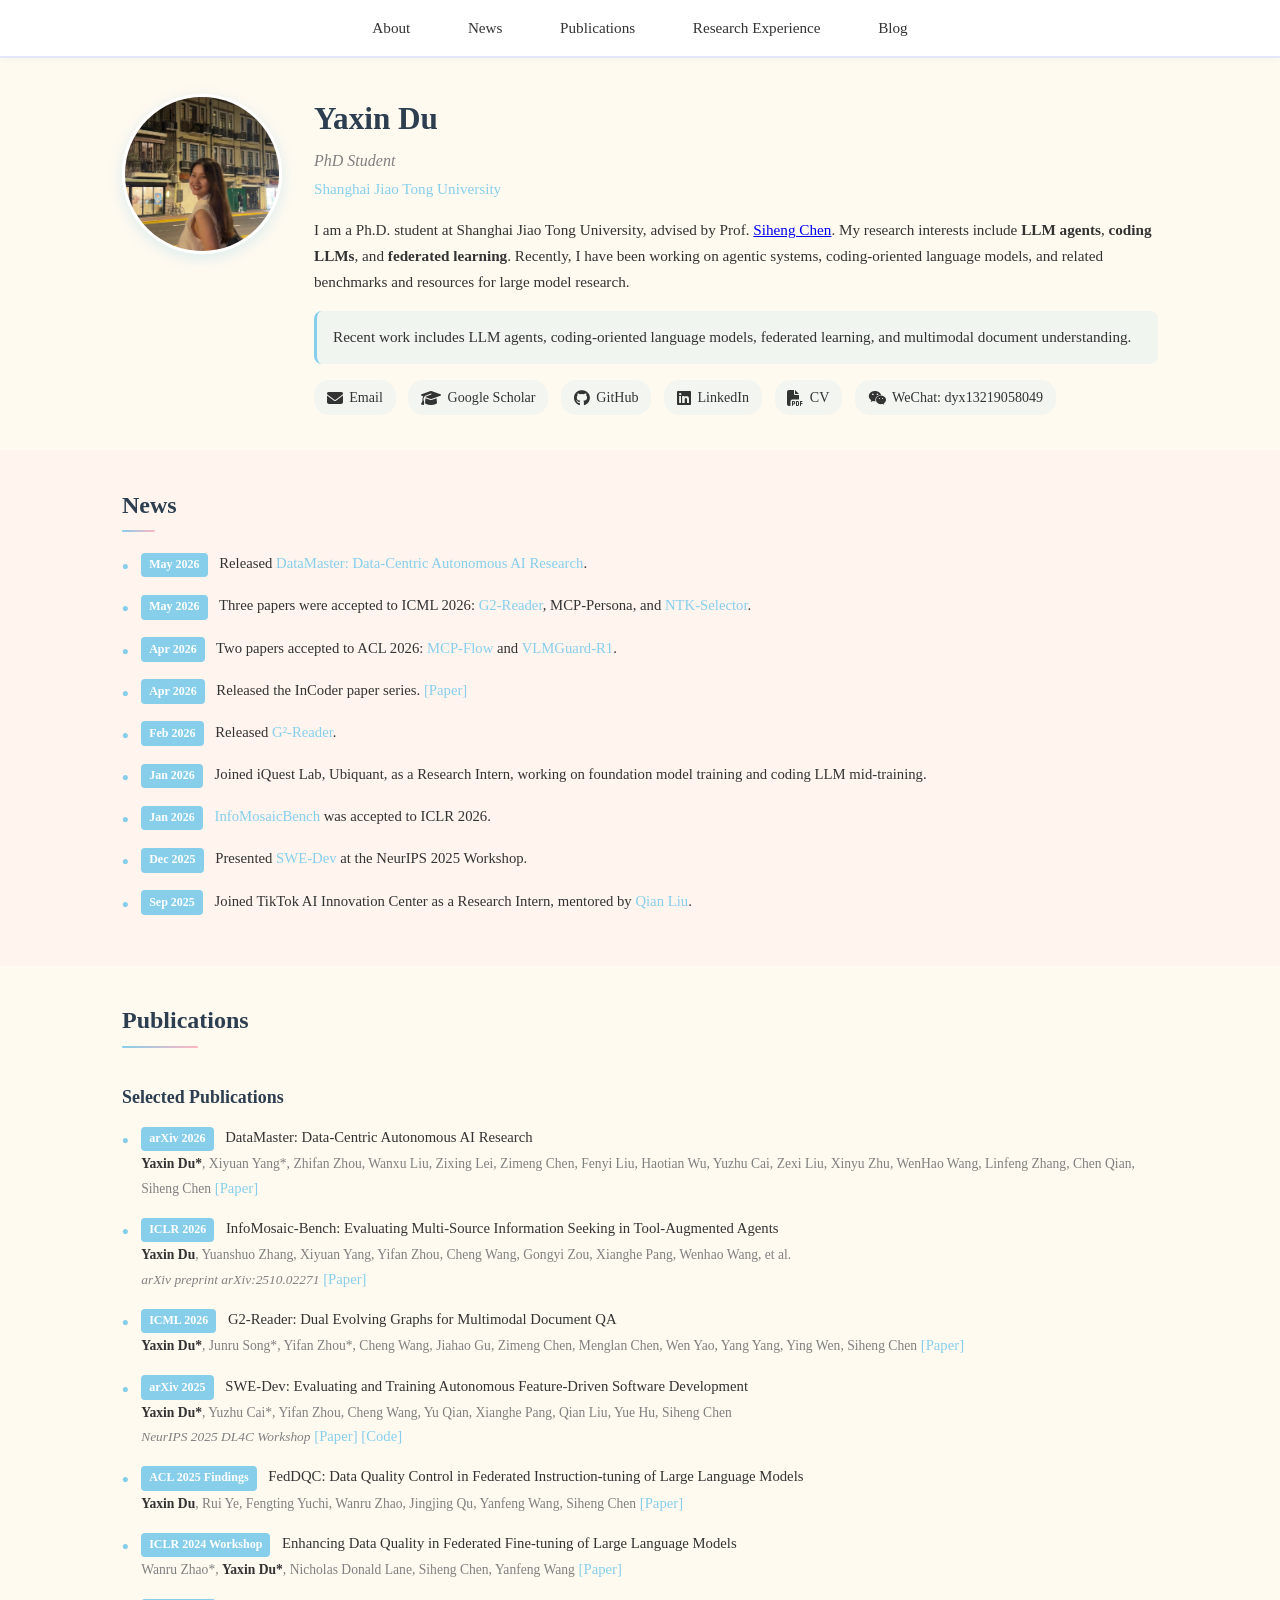
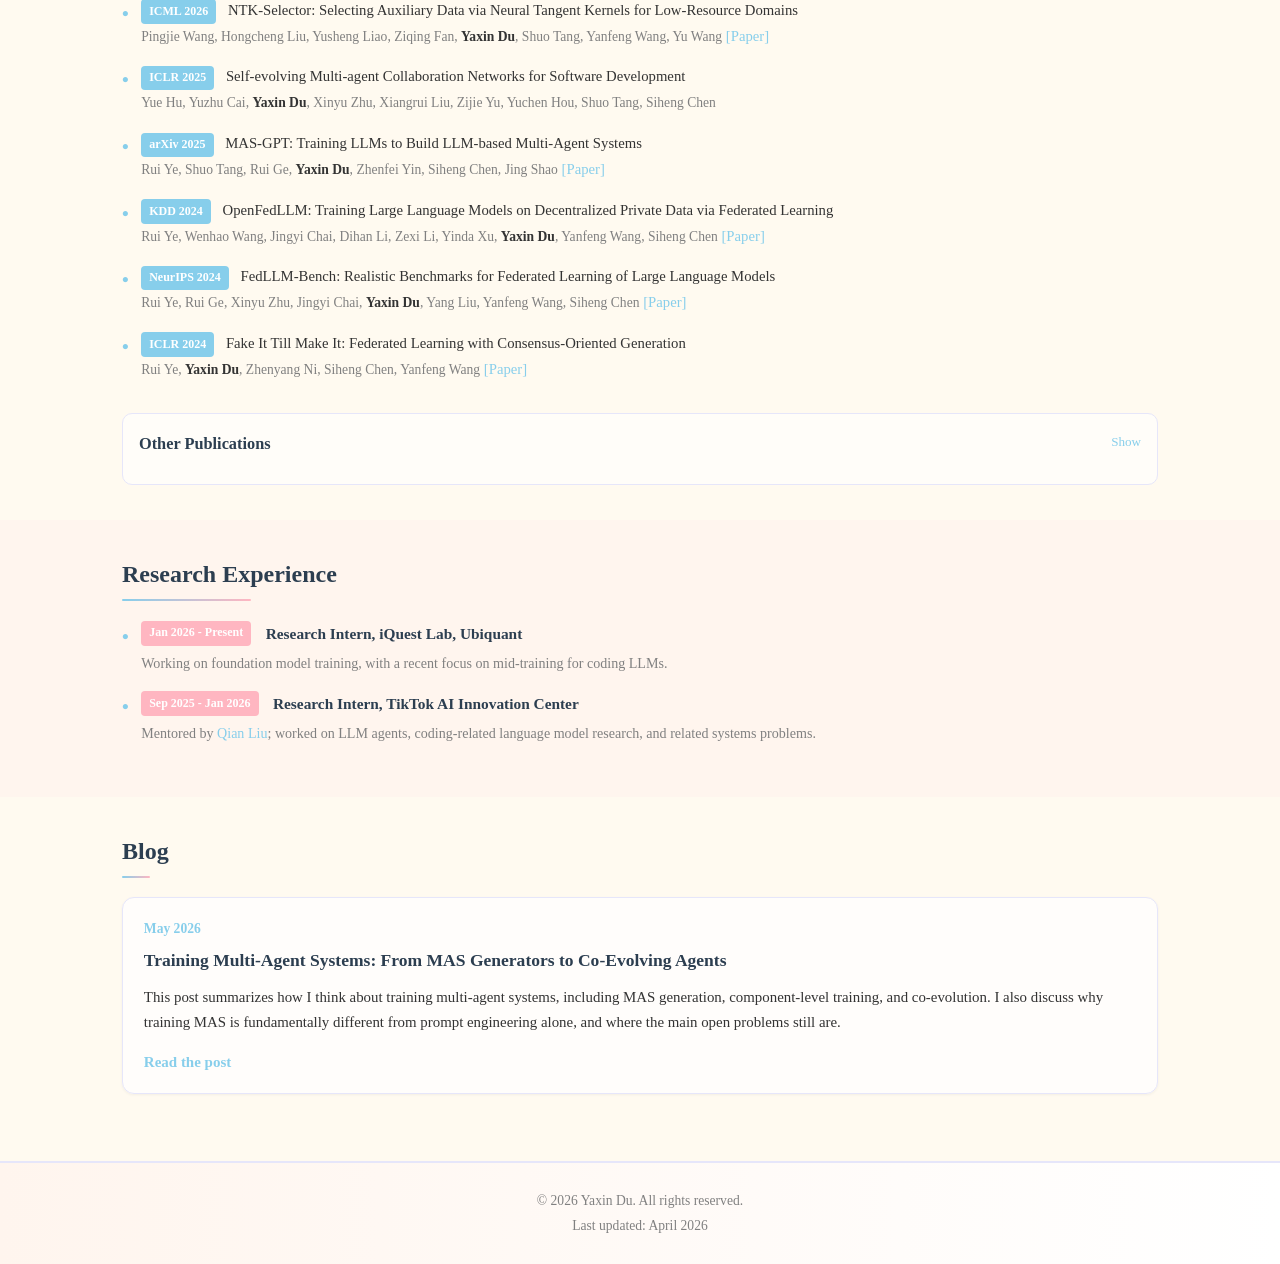
==== index.html @ 0b0bafc1 "Add blog post on multi-agent training" ====
<!DOCTYPE html>
<html lang="en">
<head>
    <meta charset="UTF-8">
    <meta name="viewport" content="width=device-width, initial-scale=1.0">
    <title>Yaxin Du - Academic Homepage</title>
    <link rel="stylesheet" href="style.css">
    <link rel="stylesheet" href="https://cdnjs.cloudflare.com/ajax/libs/font-awesome/6.4.0/css/all.min.css">
</head>
<body>
    <header>
        <nav>
            <ul>
                <li><a href="#about">About</a></li>
                <li><a href="#news">News</a></li>
                <li><a href="#publications">Publications</a></li>
                <li><a href="#experience">Research Experience</a></li>
                <li><a href="#blog">Blog</a></li>
            </ul>
        </nav>
    </header>

    <main>
        <section id="about" class="section">
            <div class="container">
                <div class="about-content">
                    <div class="profile-image">
                        <img src="profile.jpeg" alt="Yaxin Du">
                    </div>
                    <div class="profile-info">
                        <h1>Yaxin Du</h1>
                        <p class="title">PhD Student</p>
                        <p class="affiliation">Shanghai Jiao Tong University</p>
                        <p class="bio">
                            I am a Ph.D. student at Shanghai Jiao Tong University, advised by Prof.
                            <a href="https://siheng-chen.github.io/" target="_blank" rel="noopener noreferrer">Siheng Chen</a>.
                            My research interests include <strong>LLM agents</strong>, <strong>coding LLMs</strong>,
                            and <strong>federated learning</strong>. Recently, I have been working on agentic systems,
                            coding-oriented language models, and related benchmarks and resources for large model research.
                        </p>
                        <p class="conference-note">
                            Recent work includes LLM agents, coding-oriented language models, federated learning, and multimodal document understanding.
                        </p>
                        <div class="social-links">
                            <a href="mailto:dorothydu@sjtu.edu.cn">
                                <i class="fas fa-envelope"></i> Email
                            </a>
                            <a href="https://scholar.google.com/citations?user=i_7WSl0AAAAJ&hl=en" target="_blank" rel="noopener noreferrer">
                                <i class="fas fa-graduation-cap"></i> Google Scholar
                            </a>
                            <a href="https://github.com/DorothyDUUU" target="_blank" rel="noopener noreferrer">
                                <i class="fab fa-github"></i> GitHub
                            </a>
                            <a href="https://www.linkedin.com/in/yaxin-du-44197320b/" target="_blank" rel="noopener noreferrer">
                                <i class="fab fa-linkedin"></i> LinkedIn
                            </a>
                            <a href="files/Yaxin_Du_CV_2027.pdf" target="_blank" rel="noopener noreferrer">
                                <i class="fas fa-file-pdf"></i> CV
                            </a>
                            <span class="social-wechat">
                                <i class="fab fa-weixin"></i> WeChat: dyx13219058049
                            </span>
                        </div>
                    </div>
                </div>
            </div>
        </section>

        <section id="news" class="section">
            <div class="container">
                <h2>News</h2>
                <ul class="news-list">
                    <li>
                        <span class="news-date">May 2026</span>
                        Released
                        <a href="https://arxiv.org/abs/2605.10906" target="_blank" rel="noopener noreferrer">DataMaster: Data-Centric Autonomous AI Research</a>.
                    </li>
                    <li>
                        <span class="news-date">May 2026</span>
                        Three papers were accepted to ICML 2026:
                        <a href="https://arxiv.org/pdf/2601.22055" target="_blank" rel="noopener noreferrer">G2-Reader</a>,
                        MCP-Persona, and
                        <a href="https://arxiv.org/pdf/2511.07380" target="_blank" rel="noopener noreferrer">NTK-Selector</a>.
                    </li>
                    <li>
                        <span class="news-date">Apr 2026</span>
                        Two papers accepted to ACL 2026:
                        <a href="https://arxiv.org/pdf/2510.24284" target="_blank" rel="noopener noreferrer">MCP-Flow</a>
                        and
                        <a href="https://arxiv.org/pdf/2504.12661" target="_blank" rel="noopener noreferrer">VLMGuard-R1</a>.
                    </li>
                    <li>
                        <span class="news-date">Apr 2026</span>
                        Released the InCoder paper series.
                        <a href="https://huggingface.co/papers/2603.16790" target="_blank" rel="noopener noreferrer">[Paper]</a>
                    </li>
                    <li>
                        <span class="news-date">Feb 2026</span>
                        Released
                        <a href="https://arxiv.org/pdf/2601.22055" target="_blank" rel="noopener noreferrer">G²-Reader</a>.
                    </li>
                    <li>
                        <span class="news-date">Jan 2026</span>
                        Joined iQuest Lab, Ubiquant, as a Research Intern, working on foundation model training and coding LLM mid-training.
                    </li>
                    <li>
                        <span class="news-date">Jan 2026</span>
                        <a href="https://arxiv.org/pdf/2510.02271" target="_blank" rel="noopener noreferrer">InfoMosaicBench</a>
                        was accepted to ICLR 2026.
                    </li>
                    <li>
                        <span class="news-date">Dec 2025</span>
                        Presented
                        <a href="https://arxiv.org/pdf/2505.16975" target="_blank" rel="noopener noreferrer">SWE-Dev</a>
                        at the NeurIPS 2025 Workshop.
                    </li>
                    <li>
                        <span class="news-date">Sep 2025</span>
                        Joined TikTok AI Innovation Center as a Research Intern, mentored by
                        <a href="https://scholar.google.com/citations?user=bcbeUo0AAAAJ&hl=en&oi=ao" target="_blank" rel="noopener noreferrer">Qian Liu</a>.
                    </li>
                </ul>
            </div>
        </section>

        <section id="publications" class="section">
            <div class="container">
                <h2>Publications</h2>

                <div class="publication-group">
                    <h3>Selected Publications</h3>
                    <ul class="publications-list-simple">
                        <li>
                            <span class="venue">arXiv 2026</span> DataMaster: Data-Centric Autonomous AI Research<br>
                            <span class="authors"><strong>Yaxin Du*</strong>, Xiyuan Yang*, Zhifan Zhou, Wanxu Liu, Zixing Lei, Zimeng Chen, Fenyi Liu, Haotian Wu, Yuzhu Cai, Zexi Liu, Xinyu Zhu, WenHao Wang, Linfeng Zhang, Chen Qian, Siheng Chen</span>
                            <a href="https://arxiv.org/abs/2605.10906" target="_blank" rel="noopener noreferrer">[Paper]</a>
                        </li>
                        <li>
                            <span class="venue">ICLR 2026</span> InfoMosaic-Bench: Evaluating Multi-Source Information Seeking in Tool-Augmented Agents<br>
                            <span class="authors"><strong>Yaxin Du</strong>, Yuanshuo Zhang, Xiyuan Yang, Yifan Zhou, Cheng Wang, Gongyi Zou, Xianghe Pang, Wenhao Wang, et al.</span><br>
                            <span class="citation-note">arXiv preprint arXiv:2510.02271</span>
                            <a href="https://arxiv.org/pdf/2510.02271" target="_blank" rel="noopener noreferrer">[Paper]</a>
                        </li>
                        <li>
                            <span class="venue">ICML 2026</span> G2-Reader: Dual Evolving Graphs for Multimodal Document QA<br>
                            <span class="authors"><strong>Yaxin Du*</strong>, Junru Song*, Yifan Zhou*, Cheng Wang, Jiahao Gu, Zimeng Chen, Menglan Chen, Wen Yao, Yang Yang, Ying Wen, Siheng Chen</span>
                            <a href="https://arxiv.org/pdf/2601.22055" target="_blank" rel="noopener noreferrer">[Paper]</a>
                        </li>
                        <li>
                            <span class="venue">arXiv 2025</span> SWE-Dev: Evaluating and Training Autonomous Feature-Driven Software Development<br>
                            <span class="authors"><strong>Yaxin Du*</strong>, Yuzhu Cai*, Yifan Zhou, Cheng Wang, Yu Qian, Xianghe Pang, Qian Liu, Yue Hu, Siheng Chen</span><br>
                            <span class="citation-note">NeurIPS 2025 DL4C Workshop</span>
                            <a href="https://arxiv.org/pdf/2505.16975" target="_blank" rel="noopener noreferrer">[Paper]</a>
                            <a href="https://github.com/DorothyDUUU/SWE-Dev" target="_blank" rel="noopener noreferrer">[Code]</a>
                        </li>
                        <li>
                            <span class="venue">ACL 2025 Findings</span> FedDQC: Data Quality Control in Federated Instruction-tuning of Large Language Models<br>
                            <span class="authors"><strong>Yaxin Du</strong>, Rui Ye, Fengting Yuchi, Wanru Zhao, Jingjing Qu, Yanfeng Wang, Siheng Chen</span>
                            <a href="https://aclanthology.org/2025.findings-acl.791.pdf" target="_blank" rel="noopener noreferrer">[Paper]</a>
                        </li>
                        <li>
                            <span class="venue">ICLR 2024 Workshop</span> Enhancing Data Quality in Federated Fine-tuning of Large Language Models<br>
                            <span class="authors">Wanru Zhao*, <strong>Yaxin Du*</strong>, Nicholas Donald Lane, Siheng Chen, Yanfeng Wang</span>
                            <a href="https://arxiv.org/pdf/2403.04529" target="_blank" rel="noopener noreferrer">[Paper]</a>
                        </li>
                        <li>
                            <span class="venue">ICML 2026</span> NTK-Selector: Selecting Auxiliary Data via Neural Tangent Kernels for Low-Resource Domains<br>
                            <span class="authors">Pingjie Wang, Hongcheng Liu, Yusheng Liao, Ziqing Fan, <strong>Yaxin Du</strong>, Shuo Tang, Yanfeng Wang, Yu Wang</span>
                            <a href="https://arxiv.org/pdf/2511.07380" target="_blank" rel="noopener noreferrer">[Paper]</a>
                        </li>
                        <li>
                            <span class="venue">ICLR 2025</span> Self-evolving Multi-agent Collaboration Networks for Software Development<br>
                            <span class="authors">Yue Hu, Yuzhu Cai, <strong>Yaxin Du</strong>, Xinyu Zhu, Xiangrui Liu, Zijie Yu, Yuchen Hou, Shuo Tang, Siheng Chen</span>
                        </li>
                        <li>
                            <span class="venue">arXiv 2025</span> MAS-GPT: Training LLMs to Build LLM-based Multi-Agent Systems<br>
                            <span class="authors">Rui Ye, Shuo Tang, Rui Ge, <strong>Yaxin Du</strong>, Zhenfei Yin, Siheng Chen, Jing Shao</span>
                            <a href="https://arxiv.org/abs/2503.03686" target="_blank" rel="noopener noreferrer">[Paper]</a>
                        </li>
                        <li>
                            <span class="venue">KDD 2024</span> OpenFedLLM: Training Large Language Models on Decentralized Private Data via Federated Learning<br>
                            <span class="authors">Rui Ye, Wenhao Wang, Jingyi Chai, Dihan Li, Zexi Li, Yinda Xu, <strong>Yaxin Du</strong>, Yanfeng Wang, Siheng Chen</span>
                            <a href="https://dl.acm.org/doi/pdf/10.1145/3637528.3671582" target="_blank" rel="noopener noreferrer">[Paper]</a>
                        </li>
                        <li>
                            <span class="venue">NeurIPS 2024</span> FedLLM-Bench: Realistic Benchmarks for Federated Learning of Large Language Models<br>
                            <span class="authors">Rui Ye, Rui Ge, Xinyu Zhu, Jingyi Chai, <strong>Yaxin Du</strong>, Yang Liu, Yanfeng Wang, Siheng Chen</span>
                            <a href="https://proceedings.neurips.cc/paper_files/paper/2024/file/c8cdab0e890c59255c27977072fdb0f0-Paper-Datasets_and_Benchmarks_Track.pdf" target="_blank" rel="noopener noreferrer">[Paper]</a>
                        </li>
                        <li>
                            <span class="venue">ICLR 2024</span> Fake It Till Make It: Federated Learning with Consensus-Oriented Generation<br>
                            <span class="authors">Rui Ye, <strong>Yaxin Du</strong>, Zhenyang Ni, Siheng Chen, Yanfeng Wang</span>
                            <a href="https://arxiv.org/pdf/2312.05966" target="_blank" rel="noopener noreferrer">[Paper]</a>
                        </li>
                    </ul>
                </div>

                <div class="publication-group">
                    <details class="publication-details">
                        <summary>Other Publications</summary>
                        <ul class="publications-list-simple muted-list">
                            <li>
                                <span class="venue">arXiv 2025</span> VLMGuard-R1: Proactive Safety Alignment for VLMs via Reasoning-Driven Prompt Optimization<br>
                                <span class="authors">M. Chen, X. Pang, J. Dong, W. H. Wang, <strong>Y. Du</strong>, S. Chen</span>
                                <a href="https://arxiv.org/pdf/2504.12661" target="_blank" rel="noopener noreferrer">[Paper]</a>
                            </li>
                            <li>
                                <span class="venue">arXiv 2025</span> BrowseMaster: Towards Scalable Web Browsing via Tool-Augmented Programmatic Agent Pair<br>
                                <span class="authors">X. Pang, S. Tang, R. Ye, <strong>Y. Du</strong>, <strong>Y. Du</strong>, S. Chen</span>
                                <a href="https://arxiv.org/abs/2508.09129" target="_blank" rel="noopener noreferrer">[Paper]</a>
                            </li>
                            <li>
                                <span class="venue">ACL 2026</span> MCP-Flow: Facilitating LLM Agents to Master Real-World, Diverse and Scaling MCP Tools<br>
                                <span class="authors">W. Wang, P. Niu, Z. Xu, Z. Chen, J. Du, <strong>Y. Du</strong>, X. Pang, K. Huang, Y. Wang, et al.</span>
                                <a href="https://arxiv.org/pdf/2510.24284" target="_blank" rel="noopener noreferrer">[Paper]</a>
                            </li>
                            <li>
                                <span class="venue">arXiv 2025</span> Federated Instruction Tuning of LLMs with Domain Coverage Augmentation<br>
                                <span class="authors">Z. Wang, <strong>Y. Du</strong>, Z. Qian, S. Chen</span>
                            </li>
                            <li>
                                <span class="venue">IET RSN 2024</span> Radar-based Human Activity Recognition Using Denoising Techniques to Enhance Classification Accuracy<br>
                                <span class="authors">R. Yu, <strong>Y. Du</strong>, J. Li, A. Napolitano, J. Le Kernec</span>
                            </li>
                            <li>
                                <span class="venue">arXiv 2026</span> InCoder-32B: Code Foundation Model for Industrial Scenarios<br>
                                <span class="authors">J. Yang, W. Zhang, J. Wu, J. Cheng, S. Guo, H. Wang, W. Gu, <strong>Y. Du</strong>, J. Li, F. Xu, et al.</span>
                                <a href="https://huggingface.co/papers/2603.16790" target="_blank" rel="noopener noreferrer">[Paper]</a>
                            </li>
                            <li>
                                <span class="venue">arXiv 2026</span> InCoder-32B-Thinking: Industrial Code World Model for Thinking<br>
                                <span class="authors">J. Yang, W. Zhang, J. Wu, J. Cheng, T. Zheng, F. Xu, W. Gu, L. Jing, <strong>Y. Du</strong>, J. Li, et al.</span>
                                <a href="https://arxiv.org/abs/2604.03144" target="_blank" rel="noopener noreferrer">[Paper]</a>
                            </li>
                            <li>
                                <span class="venue">RadarConf 2022</span> A ViT Approach for Short-range Behaviour Recognition Using Radar Signals<br>
                                <span class="authors"><strong>Y. Du</strong>, B. Li, J. Li, F. Fioranelli, J. Le Kernec</span>
                            </li>
                            <li>
                                <span class="venue">CIE Radar 2021</span> Radar-based Human Activity Classification with Cyclostationarity<br>
                                <span class="authors"><strong>Y. Du</strong>, J. Li, Z. Li, R. Yu, A. Napolitano, F. Fioranelli, J. Le Kernec</span>
                            </li>
                        </ul>
                    </details>
                </div>
            </div>
        </section>

        <section id="experience" class="section">
            <div class="container">
                <h2>Research Experience</h2>
                <ul class="internship-list">
                    <li>
                        <div class="experience-header">
                            <span class="intern-period">Jan 2026 - Present</span>
                            <span class="intern-company">Research Intern, iQuest Lab, Ubiquant</span>
                        </div>
                        <span class="intern-role">Working on foundation model training, with a recent focus on mid-training for coding LLMs.</span>
                    </li>
                    <li>
                        <div class="experience-header">
                            <span class="intern-period">Sep 2025 - Jan 2026</span>
                            <span class="intern-company">Research Intern, TikTok AI Innovation Center</span>
                        </div>
                        <span class="intern-role">
                            Mentored by
                            <a href="https://scholar.google.com/citations?user=bcbeUo0AAAAJ&hl=en&oi=ao" target="_blank" rel="noopener noreferrer">Qian Liu</a>;
                            worked on LLM agents, coding-related language model research, and related systems problems.
                        </span>
                    </li>
                </ul>
            </div>
        </section>

        <section id="blog" class="section">
            <div class="container">
                <h2>Blog</h2>
                <div class="blog-card">
                    <p class="blog-meta">May 2026</p>
                    <h3>Training Multi-Agent Systems: From MAS Generators to Co-Evolving Agents</h3>
                    <p class="blog-summary">
                        This post summarizes how I think about training multi-agent systems, including MAS generation,
                        component-level training, and co-evolution. I also discuss why training MAS is fundamentally
                        different from prompt engineering alone, and where the main open problems still are.
                    </p>
                    <a class="blog-link" href="blog/multi-agent-training.html">Read the post</a>
                </div>
            </div>
        </section>
    </main>

    <footer>
        <div class="container">
            <p>&copy; 2026 Yaxin Du. All rights reserved.</p>
            <p>Last updated: April 2026</p>
        </div>
    </footer>
</body>
</html>
---- style.css ----
/* Reset and Base Styles */
* {
    margin: 0;
    padding: 0;
    box-sizing: border-box;
}

:root {
    --primary-color: #2c3e50;
    --secondary-color: #87ceeb;
    --accent-color: #ffb6c1;
    --text-color: #333333;
    --text-light: #808080;
    --bg-color: #fffaf0;
    --bg-light: #fff5ee;
    --border-color: #e6e6fa;
    --shadow: 0 1px 3px rgba(0, 0, 0, 0.05);
}

body {
    font-family: 'Georgia', 'Times New Roman', serif, -apple-system, BlinkMacSystemFont, 'Segoe UI', 'Roboto';
    line-height: 1.6;
    color: var(--text-color);
    background-color: var(--bg-color);
    font-size: 15px;
}

header {
    background-color: white;
    padding: 1rem 0;
    position: sticky;
    top: 0;
    z-index: 1000;
    box-shadow: 0 2px 8px rgba(135, 206, 235, 0.1);
    border-bottom: 2px solid var(--border-color);
}

nav ul {
    display: flex;
    justify-content: center;
    list-style: none;
    gap: 2rem;
}

nav a {
    color: var(--text-color);
    text-decoration: none;
    font-weight: 500;
    transition: all 0.3s ease;
    padding: 0.4rem 0.8rem;
    font-size: 0.95rem;
    border-radius: 15px;
}

nav a:hover {
    color: var(--secondary-color);
    background-color: rgba(135, 206, 235, 0.1);
}

.container {
    max-width: 1100px;
    margin: 0 auto;
    padding: 0 2rem;
}

.section {
    padding: 2.2rem 0;
}

.section:nth-child(even) {
    background-color: var(--bg-light);
}

.section h2 {
    font-size: 1.5rem;
    margin-bottom: 1.2rem;
    color: var(--primary-color);
    font-weight: 600;
    position: relative;
    padding-bottom: 0.5rem;
    display: inline-block;
}

.section h2::after {
    content: '';
    position: absolute;
    bottom: 0;
    left: 0;
    width: 60%;
    height: 2px;
    background: linear-gradient(to right, var(--secondary-color), var(--accent-color));
    border-radius: 2px;
}

.about-content {
    display: flex;
    gap: 2rem;
    align-items: start;
}

.profile-image {
    flex-shrink: 0;
}

.profile-image img {
    width: 160px;
    height: 160px;
    border-radius: 50%;
    object-fit: cover;
    box-shadow: 0 4px 15px rgba(135, 206, 235, 0.3);
    border: 3px solid white;
    transition: transform 0.3s ease;
}

.profile-image img:hover {
    transform: scale(1.05);
}

.profile-info h1 {
    font-size: 1.95rem;
    color: var(--primary-color);
    margin-bottom: 0.3rem;
    font-weight: 600;
    font-family: 'Georgia', serif;
}

.profile-info .title {
    font-size: 1rem;
    color: var(--text-light);
    margin-bottom: 0.2rem;
    font-style: italic;
}

.profile-info .affiliation {
    font-size: 0.95rem;
    color: var(--secondary-color);
    margin-bottom: 1rem;
    font-weight: 500;
}

.profile-info .bio,
.conference-note {
    line-height: 1.7;
    margin-bottom: 1rem;
    font-size: 0.95rem;
}

.conference-note {
    padding: 0.85rem 1rem;
    background-color: rgba(135, 206, 235, 0.12);
    border-left: 3px solid var(--secondary-color);
    border-radius: 8px;
}

.social-links {
    display: flex;
    gap: 0.8rem;
    flex-wrap: wrap;
}

.social-links a,
.social-links .social-wechat {
    color: var(--text-color);
    text-decoration: none;
    font-size: 0.88rem;
    transition: all 0.3s ease;
    display: flex;
    align-items: center;
    gap: 0.4rem;
    padding: 0.4rem 0.8rem;
    border-radius: 15px;
    background-color: rgba(135, 206, 235, 0.1);
}

.social-links a:hover {
    color: white;
    background-color: var(--secondary-color);
    transform: translateY(-2px);
}

.social-links i {
    font-size: 1rem;
}

.news-list,
.publications-list-simple,
.internship-list {
    list-style: none;
    padding: 0;
    margin: 0;
}

.news-list li,
.publications-list-simple li,
.internship-list li {
    margin-bottom: 1rem;
    line-height: 1.65;
    font-size: 0.92rem;
    color: var(--text-color);
    padding-left: 1.2rem;
    position: relative;
}

.news-list li::before,
.publications-list-simple li::before,
.internship-list li::before {
    content: "•";
    position: absolute;
    left: 0;
    color: var(--secondary-color);
    font-weight: bold;
    font-size: 1.2rem;
}

.news-date,
.publications-list-simple .venue,
.internship-list .intern-period {
    display: inline-block;
    color: white;
    padding: 0.15rem 0.5rem;
    border-radius: 4px;
    font-size: 0.75rem;
    font-weight: 600;
    margin-right: 0.5rem;
}

.news-date,
.publications-list-simple .venue {
    background-color: var(--secondary-color);
}

.internship-list .intern-period {
    background-color: var(--accent-color);
}

.news-list a,
.publications-list-simple li a,
.internship-list .intern-role a {
    color: var(--secondary-color);
    text-decoration: none;
}

.news-list a:hover,
.publications-list-simple li a:hover,
.internship-list .intern-role a:hover {
    text-decoration: underline;
}

.publications-list-simple .authors {
    font-size: 0.85rem;
    color: var(--text-light);
}

.citation-note {
    font-size: 0.84rem;
    color: var(--text-light);
    font-style: italic;
}

.publications-list-simple .authors strong {
    font-weight: 600;
    color: var(--text-color);
}

.publication-group {
    margin-top: 1rem;
}

.publication-group + .publication-group {
    margin-top: 2rem;
}

.publication-group h3 {
    color: var(--primary-color);
    font-size: 1.12rem;
    margin-bottom: 0.85rem;
}

.publication-subgroup + .publication-subgroup {
    margin-top: 1.5rem;
}

.group-label {
    font-size: 0.82rem;
    text-transform: uppercase;
    letter-spacing: 0.08em;
    color: var(--text-light);
    margin-bottom: 0.75rem;
}

.muted-list li {
    opacity: 0.9;
}

.publication-details {
    margin-top: 1rem;
    border: 1px solid var(--border-color);
    border-radius: 10px;
    background: rgba(255, 255, 255, 0.65);
    padding: 0.2rem 1rem 0.8rem;
}

.publication-details summary {
    cursor: pointer;
    color: var(--primary-color);
    font-size: 1.02rem;
    font-weight: 600;
    padding: 0.85rem 0;
    list-style: none;
}

.publication-details summary::-webkit-details-marker {
    display: none;
}

.publication-details summary::after {
    content: 'Show';
    float: right;
    color: var(--secondary-color);
    font-size: 0.82rem;
    font-weight: 500;
}

.publication-details[open] summary::after {
    content: 'Hide';
}

.blog-card {
    background: rgba(255, 255, 255, 0.72);
    border: 1px solid var(--border-color);
    border-radius: 12px;
    padding: 1.2rem 1.3rem;
    box-shadow: var(--shadow);
}

.blog-card h3,
.blog-post h1 {
    color: var(--primary-color);
    margin-bottom: 0.65rem;
}

.blog-meta {
    color: var(--secondary-color);
    font-size: 0.85rem;
    font-weight: 600;
    margin-bottom: 0.45rem;
}

.blog-summary {
    color: var(--text-color);
    font-size: 0.93rem;
    line-height: 1.7;
    margin-bottom: 0.9rem;
}

.blog-link {
    display: inline-block;
    color: var(--secondary-color);
    text-decoration: none;
    font-weight: 600;
}

.blog-link:hover {
    text-decoration: underline;
}

.blog-post {
    max-width: 860px;
}

.blog-post h1 {
    font-size: 2rem;
    line-height: 1.25;
}

.blog-post h2 {
    display: block;
    margin-top: 1.8rem;
    margin-bottom: 0.8rem;
}

.blog-post p {
    margin-bottom: 1rem;
    line-height: 1.8;
    font-size: 0.98rem;
}

.blog-post code {
    font-family: ui-monospace, SFMono-Regular, Menlo, monospace;
    background: rgba(135, 206, 235, 0.14);
    padding: 0.1rem 0.35rem;
    border-radius: 5px;
}

.experience-header {
    display: flex;
    flex-wrap: wrap;
    align-items: center;
    gap: 0.4rem;
    margin-bottom: 0.3rem;
}

.internship-list .intern-company {
    font-size: 0.96rem;
    font-weight: 600;
    color: var(--primary-color);
}

.internship-list .intern-role {
    font-size: 0.88rem;
    color: var(--text-light);
}

footer {
    background: linear-gradient(to right, var(--bg-light), white);
    color: var(--text-light);
    text-align: center;
    padding: 1.5rem 0;
    margin-top: 2rem;
    border-top: 2px solid var(--border-color);
    font-size: 0.85rem;
}

footer p {
    margin: 0.2rem 0;
}

@media (max-width: 768px) {
    .about-content {
        flex-direction: column;
        align-items: center;
        text-align: center;
    }

    .profile-image img {
        width: 180px;
        height: 180px;
    }

    .social-links {
        justify-content: center;
    }

    nav ul {
        flex-wrap: wrap;
        gap: 1rem;
    }

    .experience-header {
        flex-direction: column;
        align-items: flex-start;
        gap: 0.35rem;
    }

    .section h2 {
        font-size: 1.6rem;
    }

    .profile-info h1 {
        font-size: 2rem;
    }

    .container {
        padding: 0 1.25rem;
    }
}
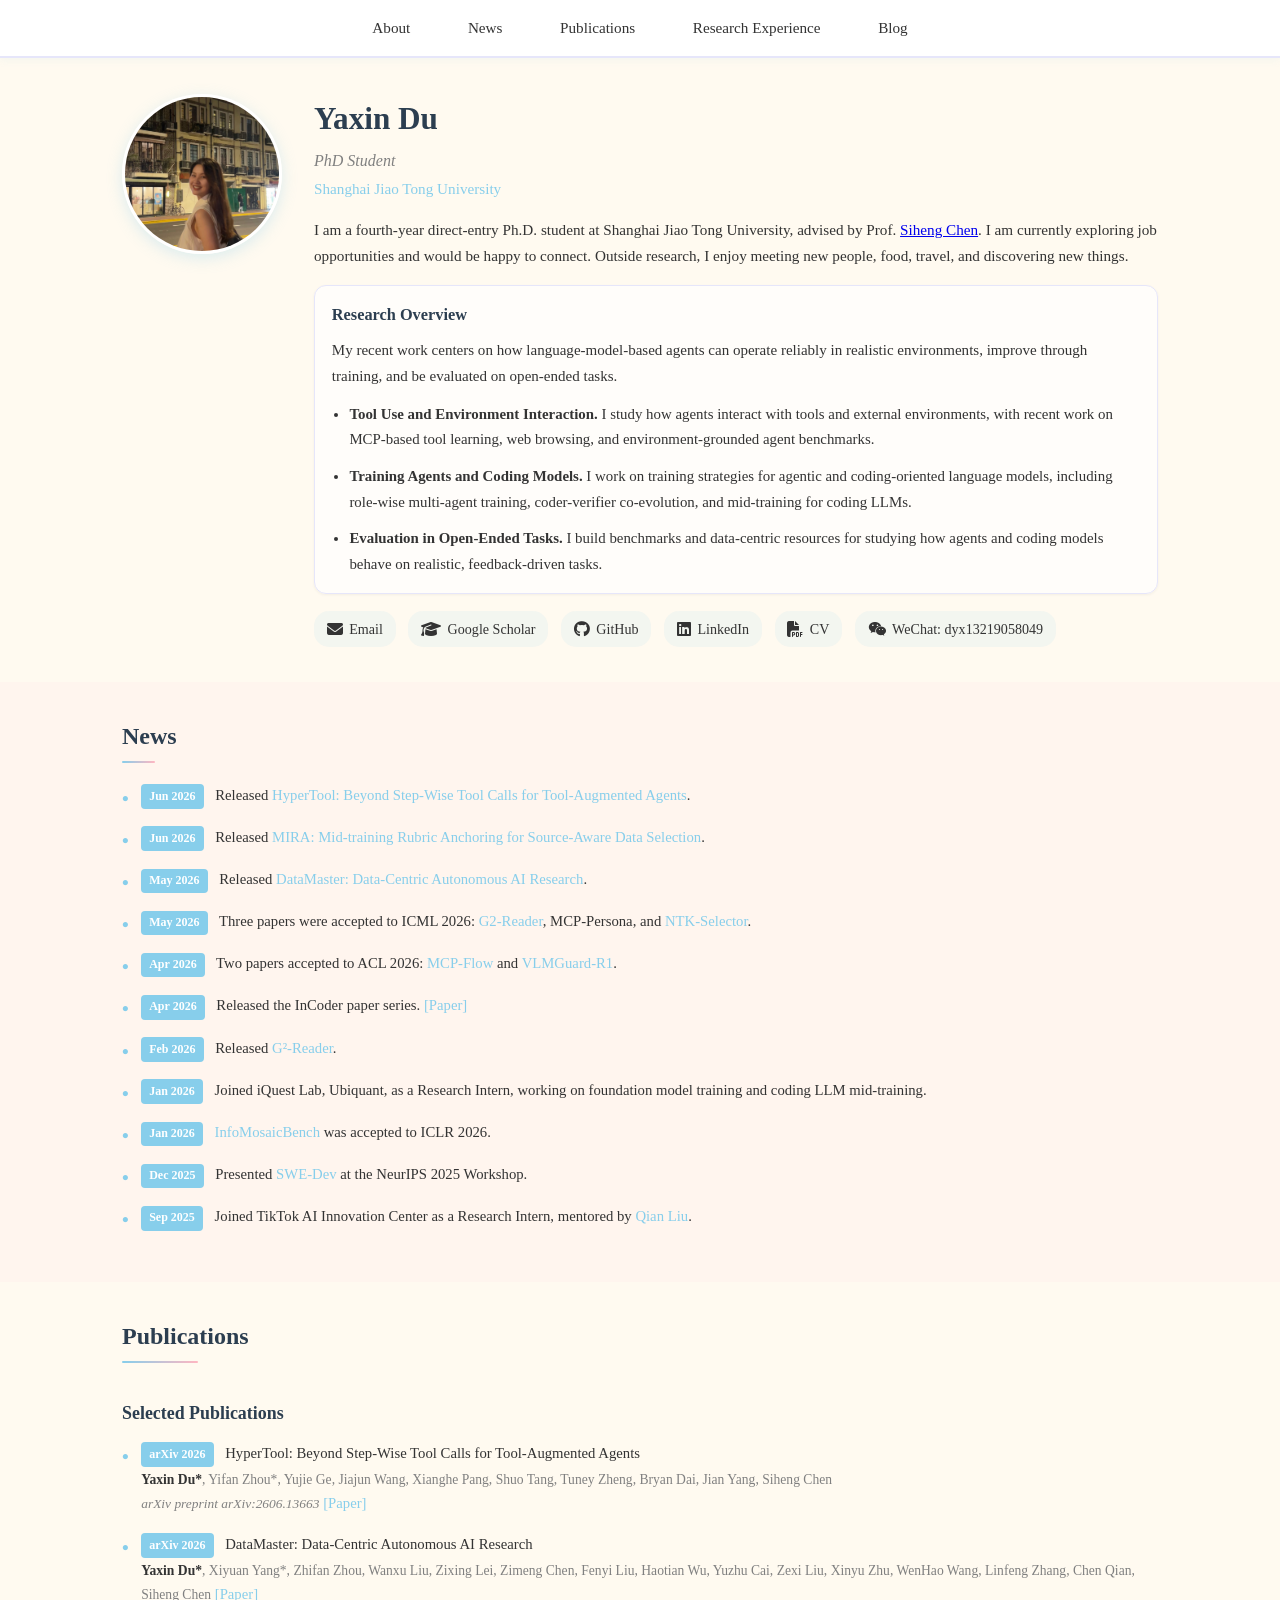
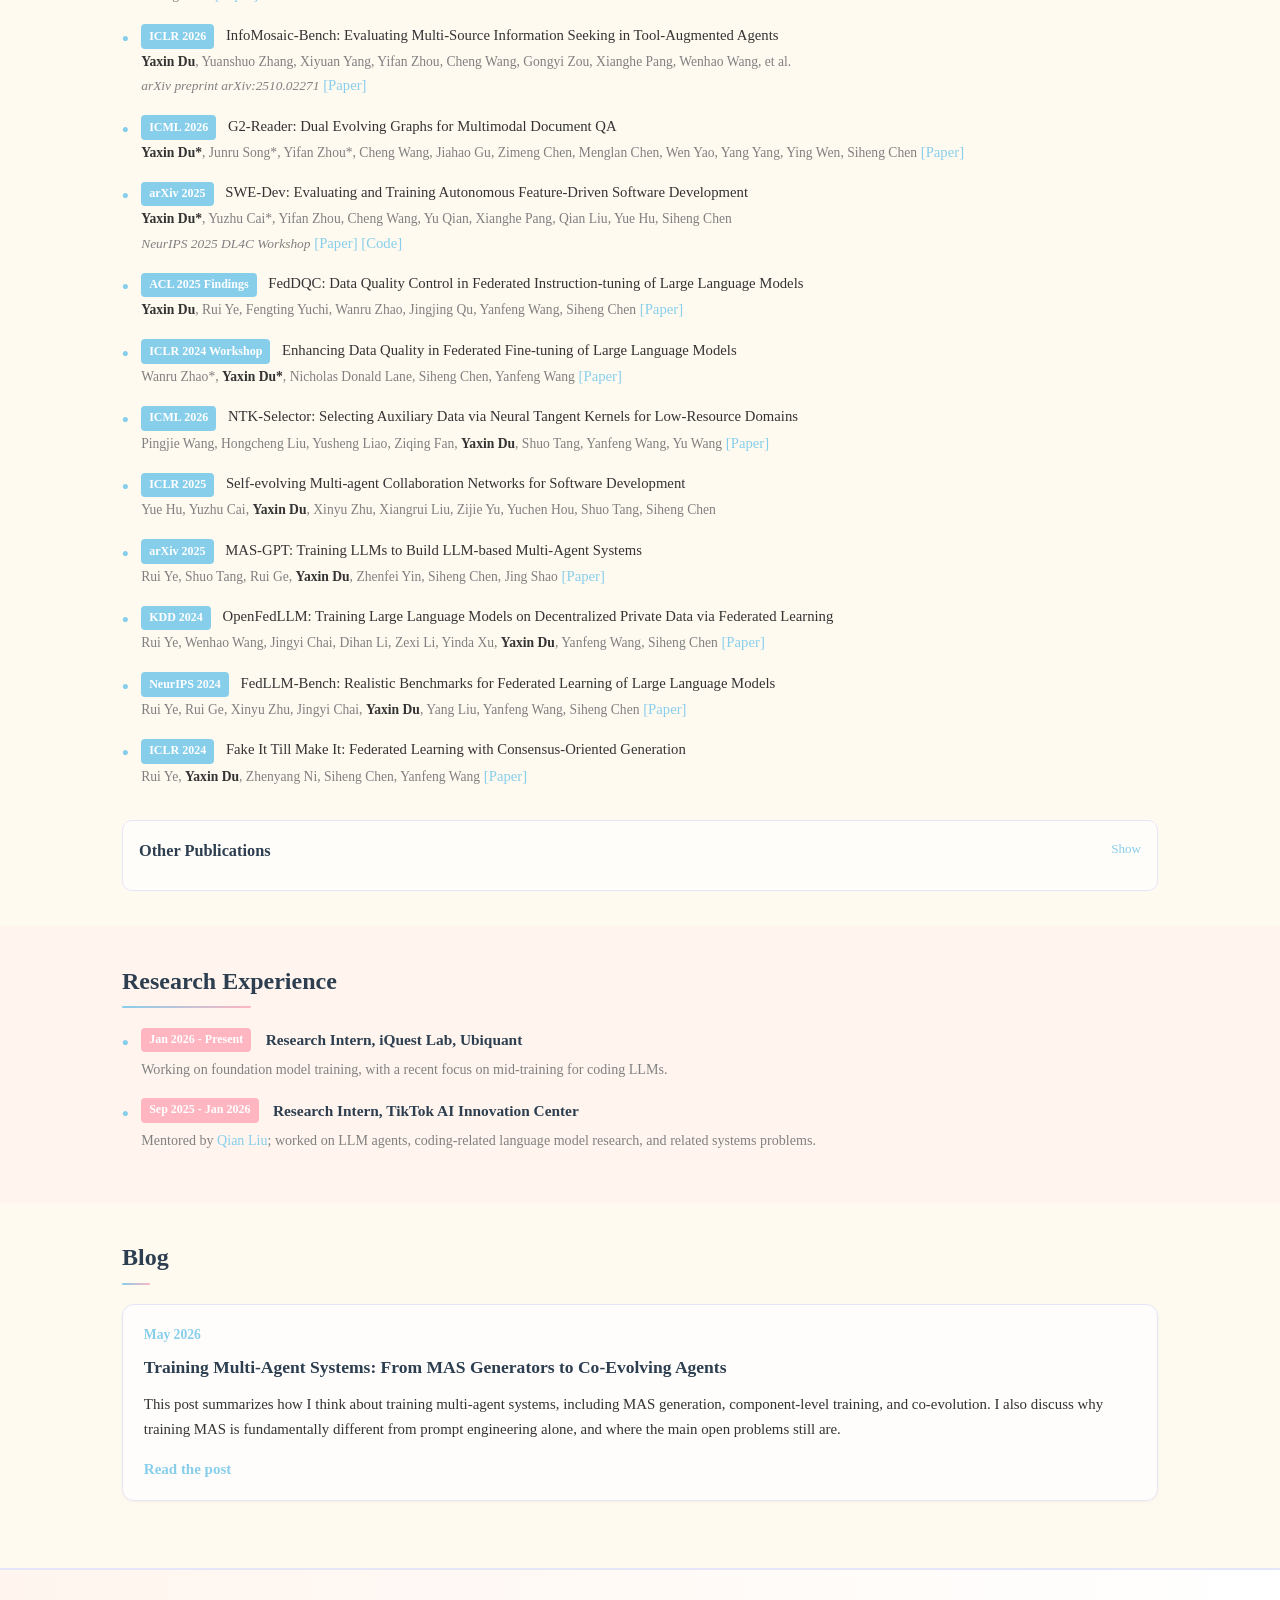
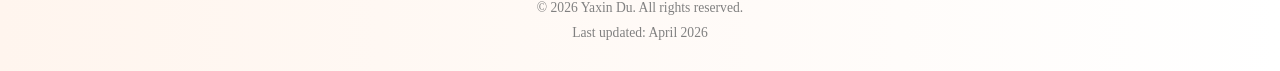
==== commit d77f9b4b: "Update homepage bio, overview, and publications" ====
--- a/index.html
+++ b/index.html
@@ -32,15 +32,35 @@
                         <p class="title">PhD Student</p>
                         <p class="affiliation">Shanghai Jiao Tong University</p>
                         <p class="bio">
-                            I am a Ph.D. student at Shanghai Jiao Tong University, advised by Prof.
+                            I am a fourth-year direct-entry Ph.D. student at Shanghai Jiao Tong University, advised by Prof.
                             <a href="https://siheng-chen.github.io/" target="_blank" rel="noopener noreferrer">Siheng Chen</a>.
-                            My research interests include <strong>LLM agents</strong>, <strong>coding LLMs</strong>,
-                            and <strong>federated learning</strong>. Recently, I have been working on agentic systems,
-                            coding-oriented language models, and related benchmarks and resources for large model research.
+                            I am currently exploring job opportunities and would be happy to connect. Outside research,
+                            I enjoy meeting new people, food, travel, and discovering new things.
                         </p>
-                        <p class="conference-note">
-                            Recent work includes LLM agents, coding-oriented language models, federated learning, and multimodal document understanding.
-                        </p>
+                        <div class="research-overview">
+                            <h3>Research Overview</h3>
+                            <p>
+                                My recent work centers on how language-model-based agents can operate reliably in
+                                realistic environments, improve through training, and be evaluated on open-ended tasks.
+                            </p>
+                            <ul class="research-overview-list">
+                                <li>
+                                    <strong>Tool Use and Environment Interaction.</strong> I study how agents interact
+                                    with tools and external environments, with recent work on MCP-based tool learning,
+                                    web browsing, and environment-grounded agent benchmarks.
+                                </li>
+                                <li>
+                                    <strong>Training Agents and Coding Models.</strong> I work on training strategies
+                                    for agentic and coding-oriented language models, including role-wise multi-agent
+                                    training, coder-verifier co-evolution, and mid-training for coding LLMs.
+                                </li>
+                                <li>
+                                    <strong>Evaluation in Open-Ended Tasks.</strong> I build benchmarks and data-centric
+                                    resources for studying how agents and coding models behave on realistic,
+                                    feedback-driven tasks.
+                                </li>
+                            </ul>
+                        </div>
                         <div class="social-links">
                             <a href="mailto:dorothydu@sjtu.edu.cn">
                                 <i class="fas fa-envelope"></i> Email
@@ -71,6 +91,16 @@
                 <h2>News</h2>
                 <ul class="news-list">
                     <li>
+                        <span class="news-date">Jun 2026</span>
+                        Released
+                        <a href="https://arxiv.org/pdf/2606.13663" target="_blank" rel="noopener noreferrer">HyperTool: Beyond Step-Wise Tool Calls for Tool-Augmented Agents</a>.
+                    </li>
+                    <li>
+                        <span class="news-date">Jun 2026</span>
+                        Released
+                        <a href="https://arxiv.org/abs/2605.30288" target="_blank" rel="noopener noreferrer">MIRA: Mid-training Rubric Anchoring for Source-Aware Data Selection</a>.
+                    </li>
+                    <li>
                         <span class="news-date">May 2026</span>
                         Released
                         <a href="https://arxiv.org/abs/2605.10906" target="_blank" rel="noopener noreferrer">DataMaster: Data-Centric Autonomous AI Research</a>.
@@ -131,6 +161,12 @@
                     <h3>Selected Publications</h3>
                     <ul class="publications-list-simple">
                         <li>
+                            <span class="venue">arXiv 2026</span> HyperTool: Beyond Step-Wise Tool Calls for Tool-Augmented Agents<br>
+                            <span class="authors"><strong>Yaxin Du*</strong>, Yifan Zhou*, Yujie Ge, Jiajun Wang, Xianghe Pang, Shuo Tang, Tuney Zheng, Bryan Dai, Jian Yang, Siheng Chen</span><br>
+                            <span class="citation-note">arXiv preprint arXiv:2606.13663</span>
+                            <a href="https://arxiv.org/pdf/2606.13663" target="_blank" rel="noopener noreferrer">[Paper]</a>
+                        </li>
+                        <li>
                             <span class="venue">arXiv 2026</span> DataMaster: Data-Centric Autonomous AI Research<br>
                             <span class="authors"><strong>Yaxin Du*</strong>, Xiyuan Yang*, Zhifan Zhou, Wanxu Liu, Zixing Lei, Zimeng Chen, Fenyi Liu, Haotian Wu, Yuzhu Cai, Zexi Liu, Xinyu Zhu, WenHao Wang, Linfeng Zhang, Chen Qian, Siheng Chen</span>
                             <a href="https://arxiv.org/abs/2605.10906" target="_blank" rel="noopener noreferrer">[Paper]</a>
@@ -199,6 +235,16 @@
                     <details class="publication-details">
                         <summary>Other Publications</summary>
                         <ul class="publications-list-simple muted-list">
+                            <li>
+                                <span class="venue">arXiv 2026</span> MIRA: Mid-training Rubric Anchoring for Source-Aware Data Selection<br>
+                                <span class="authors">H. Wang, <strong>Y. Du</strong>, J. Yang, J. Wu, S. Liu, Y. Zhang, P. Wang, S. Chen, T. Zheng, M. Zhou, X. Liu</span>
+                                <a href="https://arxiv.org/abs/2605.30288" target="_blank" rel="noopener noreferrer">[Paper]</a>
+                            </li>
+                            <li>
+                                <span class="venue">arXiv 2026</span> EvoMaster: A Foundational Agent Framework for Building Evolving Autonomous Scientific Agents at Scale<br>
+                                <span class="authors">X. Zhu, Y. Cai, Z. Liu, C. Wang, F. Li, W. Jin, W. Liu, Z. Bing, B. Zheng, J. Chai, S. Tang, R. Ye, Y. Du, X. Pang, <strong>Y. Du</strong>, T. Miao, Y. Zhang, R. Liao, Z. Ding, L. Zhang, Y. Wang, W. E, S. Chen</span>
+                                <a href="https://arxiv.org/abs/2604.17406" target="_blank" rel="noopener noreferrer">[Paper]</a>
+                            </li>
                             <li>
                                 <span class="venue">arXiv 2025</span> VLMGuard-R1: Proactive Safety Alignment for VLMs via Reasoning-Driven Prompt Optimization<br>
                                 <span class="authors">M. Chen, X. Pang, J. Dong, W. H. Wang, <strong>Y. Du</strong>, S. Chen</span>
--- a/style.css
+++ b/style.css
@@ -152,6 +152,43 @@
     border-radius: 8px;
 }
 
+.research-overview {
+    margin-bottom: 1.1rem;
+    padding: 1rem 1.05rem 0.95rem;
+    background: rgba(255, 255, 255, 0.66);
+    border: 1px solid var(--border-color);
+    border-radius: 12px;
+    box-shadow: var(--shadow);
+}
+
+.research-overview h3 {
+    color: var(--primary-color);
+    font-size: 1.02rem;
+    margin-bottom: 0.65rem;
+}
+
+.research-overview p {
+    line-height: 1.7;
+    margin-bottom: 0.75rem;
+    font-size: 0.94rem;
+}
+
+.research-overview-list {
+    margin: 0;
+    padding-left: 1.1rem;
+}
+
+.research-overview-list li {
+    margin-bottom: 0.7rem;
+    line-height: 1.72;
+    font-size: 0.93rem;
+    color: var(--text-color);
+}
+
+.research-overview-list li:last-child {
+    margin-bottom: 0;
+}
+
 .social-links {
     display: flex;
     gap: 0.8rem;
@@ -392,6 +429,92 @@
     border-radius: 5px;
 }
 
+.blog-figure {
+    margin: 1.4rem 0 1.7rem;
+    padding: 0.9rem;
+    background: rgba(255, 255, 255, 0.68);
+    border: 1px solid var(--border-color);
+    border-radius: 14px;
+    box-shadow: var(--shadow);
+}
+
+.blog-figure img {
+    display: block;
+    width: 100%;
+    border-radius: 10px;
+}
+
+.blog-figure figcaption {
+    margin-top: 0.75rem;
+    color: var(--text-color);
+    font-size: 0.9rem;
+    line-height: 1.6;
+}
+
+.blog-figure.compact {
+    max-width: 560px;
+    margin-left: auto;
+    margin-right: auto;
+}
+
+.blog-figure.narrow {
+    max-width: 420px;
+    margin-left: auto;
+    margin-right: auto;
+}
+
+.blog-figure-grid {
+    display: grid;
+    grid-template-columns: repeat(2, minmax(0, 1fr));
+    gap: 1rem;
+    margin: 1.1rem 0 1.7rem;
+    align-items: start;
+}
+
+.blog-figure-grid .blog-figure {
+    margin: 0;
+}
+
+.blog-figure-group {
+    margin: 1.2rem 0 1.8rem;
+    padding: 1rem;
+    border: 1px solid var(--border-color);
+    border-radius: 16px;
+    background: rgba(255, 255, 255, 0.45);
+}
+
+.blog-figure-group-title {
+    margin: 0 0 0.8rem;
+    color: var(--primary-color);
+    font-size: 0.95rem;
+    font-weight: 700;
+    letter-spacing: 0.02em;
+}
+
+.blog-note {
+    font-size: 0.92rem;
+    color: var(--text-light);
+    margin-top: -0.2rem;
+    margin-bottom: 1rem;
+}
+
+.blog-gallery {
+    display: grid;
+    grid-template-columns: repeat(auto-fit, minmax(240px, 1fr));
+    gap: 1rem;
+    margin-top: 1rem;
+}
+
+.blog-gallery .blog-figure {
+    margin: 0;
+}
+
+@media (max-width: 760px) {
+    .blog-figure-grid {
+        grid-template-columns: 1fr;
+    }
+}
+
 .experience-header {
     display: flex;
     flex-wrap: wrap;
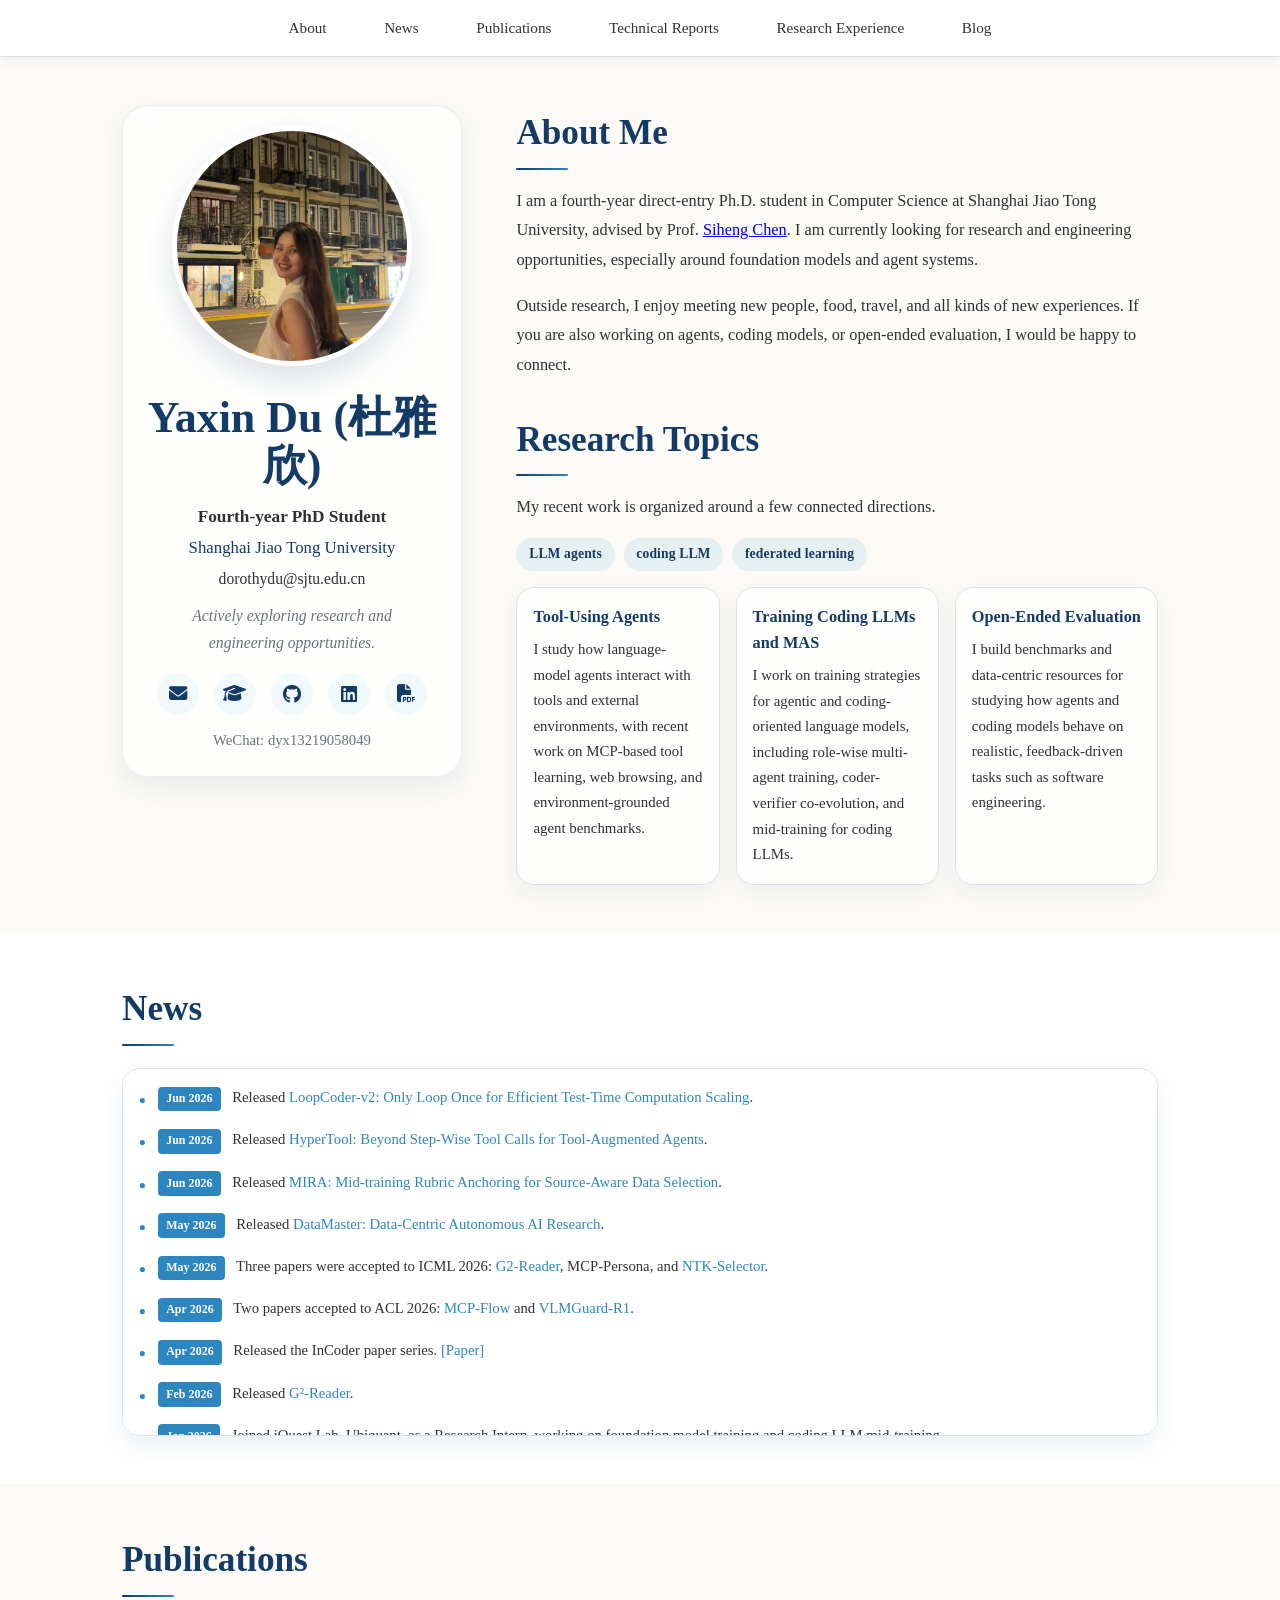
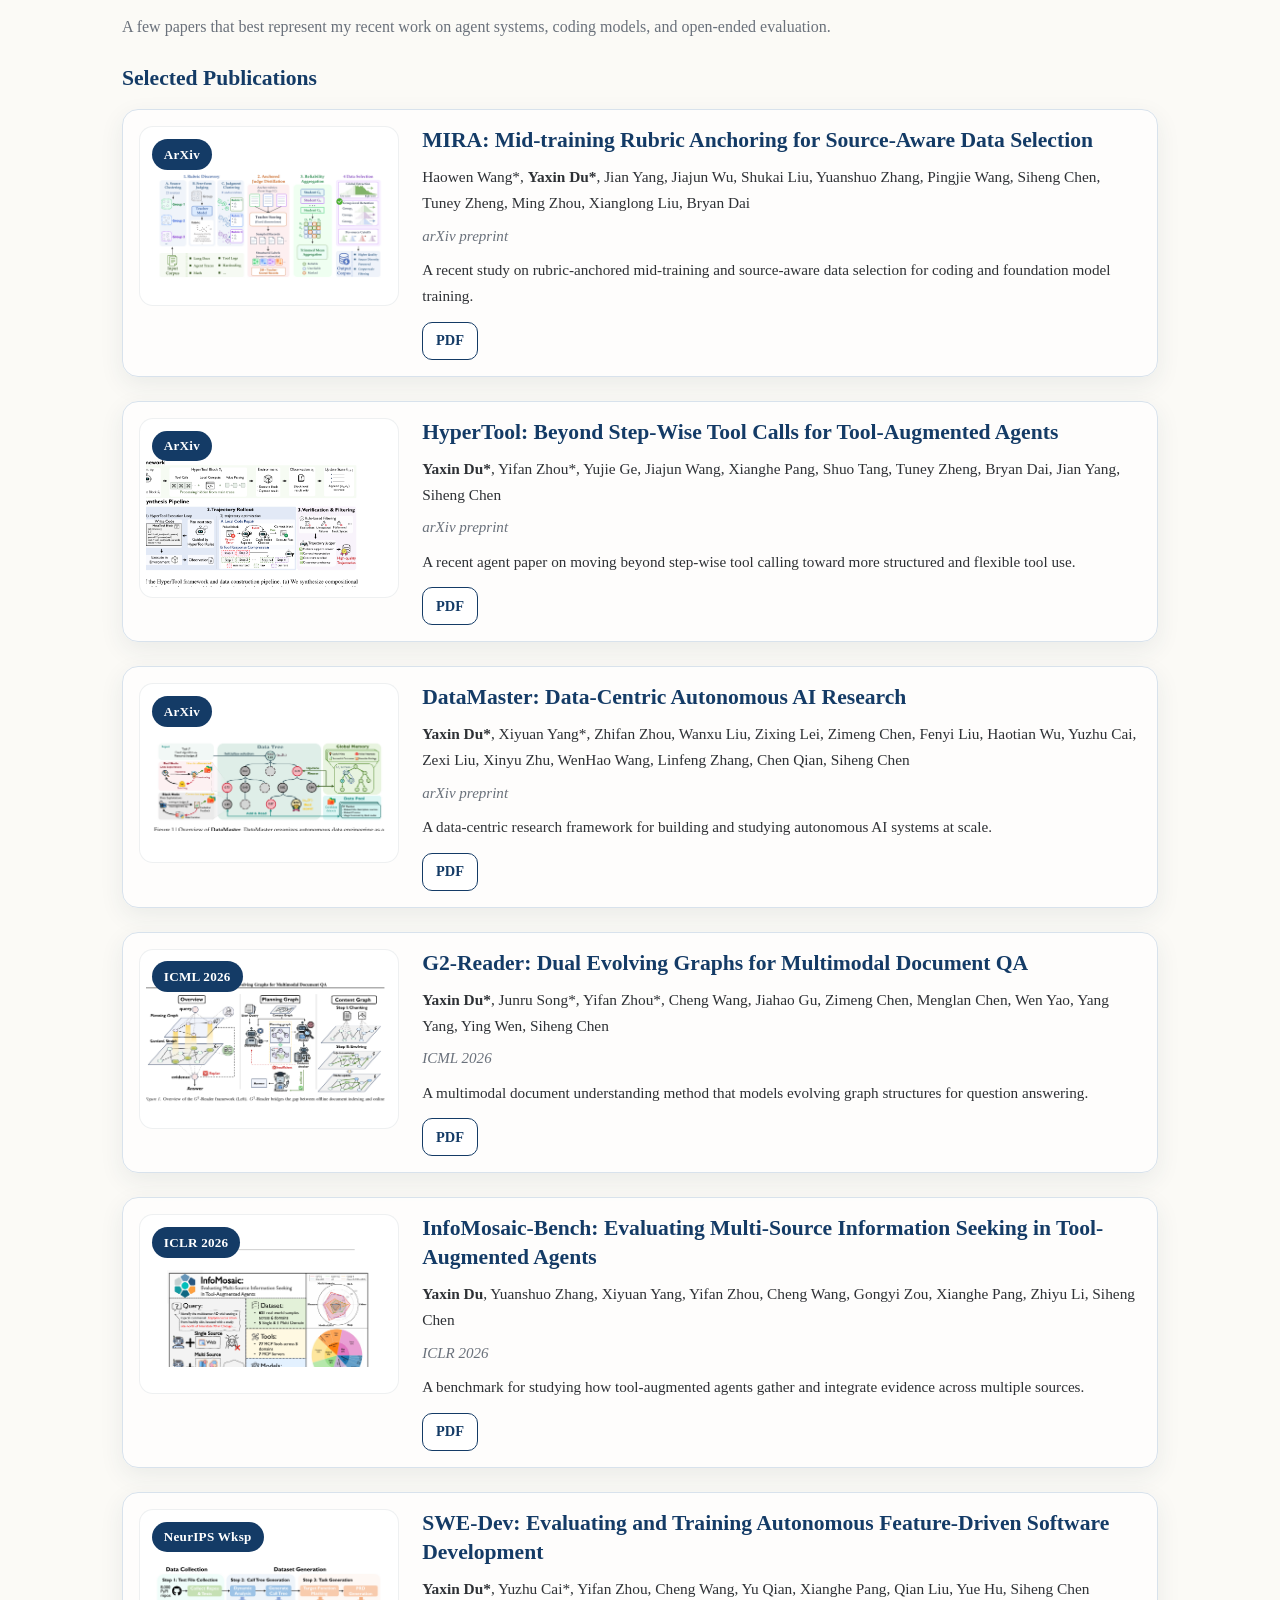
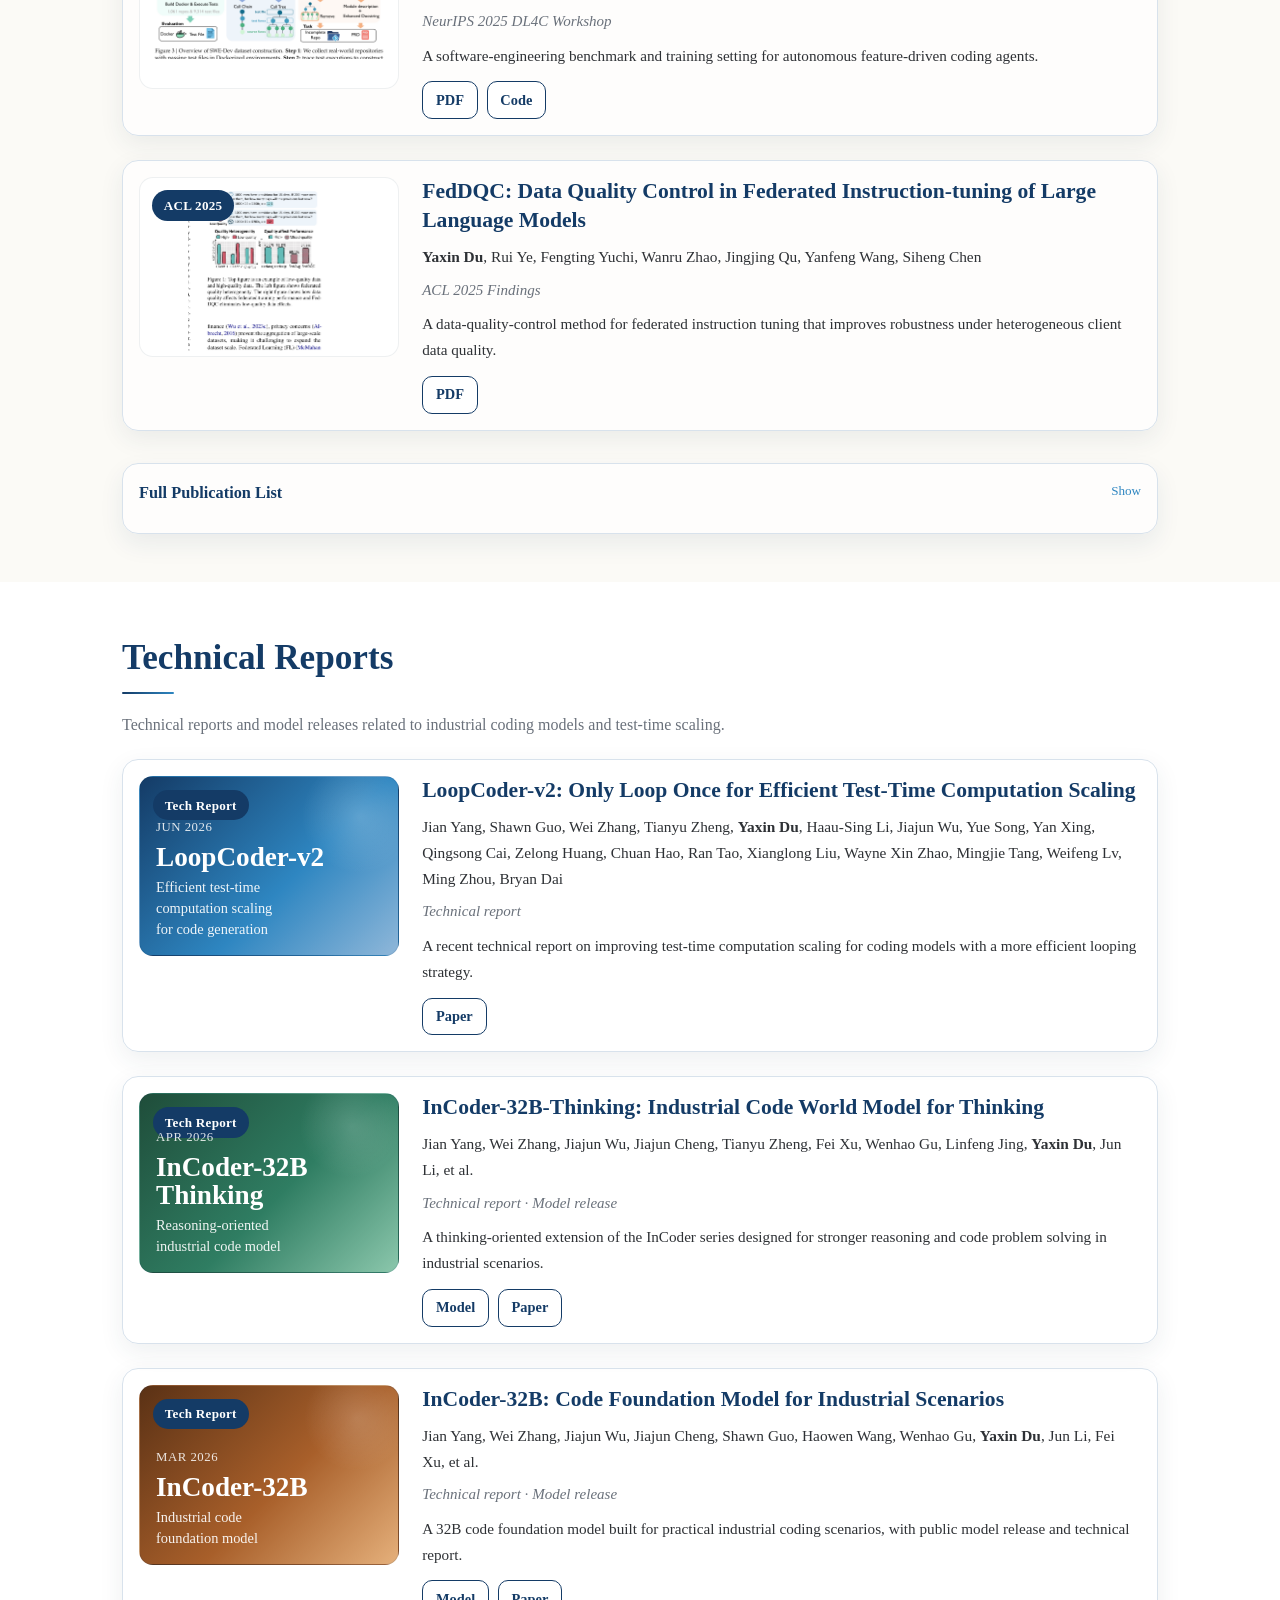
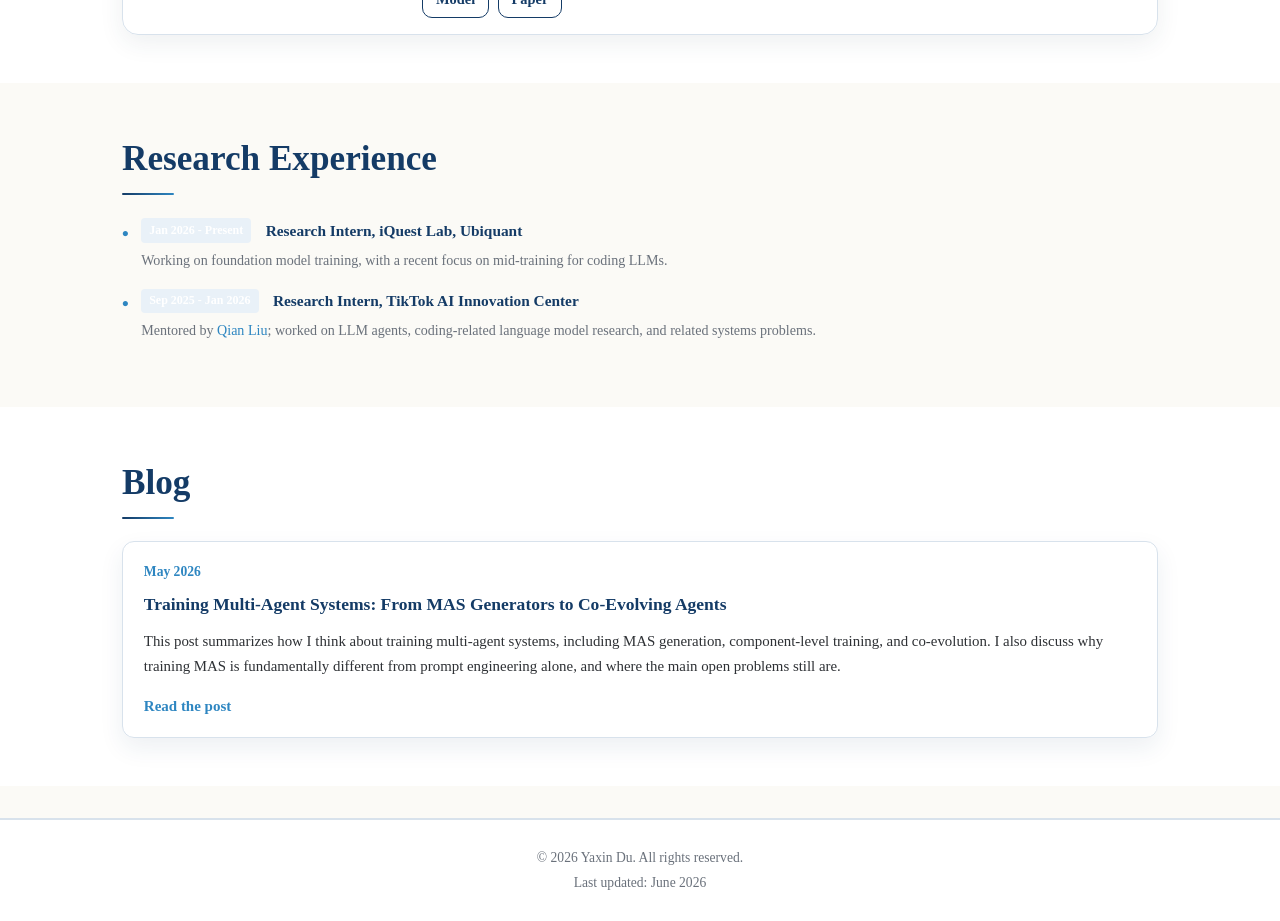
==== commit 18441dd7: "Refresh homepage layout and add technical reports" ====
--- a/index.html
+++ b/index.html
@@ -14,6 +14,7 @@
                 <li><a href="#about">About</a></li>
                 <li><a href="#news">News</a></li>
                 <li><a href="#publications">Publications</a></li>
+                <li><a href="#reports">Technical Reports</a></li>
                 <li><a href="#experience">Research Experience</a></li>
                 <li><a href="#blog">Blog</a></li>
             </ul>
@@ -23,63 +24,90 @@
     <main>
         <section id="about" class="section">
             <div class="container">
-                <div class="about-content">
-                    <div class="profile-image">
-                        <img src="profile.jpeg" alt="Yaxin Du">
-                    </div>
-                    <div class="profile-info">
-                        <h1>Yaxin Du</h1>
-                        <p class="title">PhD Student</p>
-                        <p class="affiliation">Shanghai Jiao Tong University</p>
-                        <p class="bio">
-                            I am a fourth-year direct-entry Ph.D. student at Shanghai Jiao Tong University, advised by Prof.
-                            <a href="https://siheng-chen.github.io/" target="_blank" rel="noopener noreferrer">Siheng Chen</a>.
-                            I am currently exploring job opportunities and would be happy to connect. Outside research,
-                            I enjoy meeting new people, food, travel, and discovering new things.
-                        </p>
-                        <div class="research-overview">
-                            <h3>Research Overview</h3>
-                            <p>
-                                My recent work centers on how language-model-based agents can operate reliably in
-                                realistic environments, improve through training, and be evaluated on open-ended tasks.
+                <div class="about-layout">
+                    <aside class="about-sidebar">
+                        <div class="about-profile-card">
+                            <div class="profile-image">
+                                <img src="profile.jpeg" alt="Yaxin Du">
+                            </div>
+                            <h1>Yaxin Du (杜雅欣)</h1>
+                            <p class="about-role">Fourth-year PhD Student</p>
+                            <p class="about-school">Shanghai Jiao Tong University</p>
+                            <p class="about-email">
+                                <a href="mailto:dorothydu@sjtu.edu.cn">dorothydu@sjtu.edu.cn</a>
                             </p>
-                            <ul class="research-overview-list">
-                                <li>
-                                    <strong>Tool Use and Environment Interaction.</strong> I study how agents interact
-                                    with tools and external environments, with recent work on MCP-based tool learning,
-                                    web browsing, and environment-grounded agent benchmarks.
-                                </li>
-                                <li>
-                                    <strong>Training Agents and Coding Models.</strong> I work on training strategies
-                                    for agentic and coding-oriented language models, including role-wise multi-agent
-                                    training, coder-verifier co-evolution, and mid-training for coding LLMs.
-                                </li>
-                                <li>
-                                    <strong>Evaluation in Open-Ended Tasks.</strong> I build benchmarks and data-centric
-                                    resources for studying how agents and coding models behave on realistic,
-                                    feedback-driven tasks.
-                                </li>
-                            </ul>
-                        </div>
-                        <div class="social-links">
-                            <a href="mailto:dorothydu@sjtu.edu.cn">
-                                <i class="fas fa-envelope"></i> Email
-                            </a>
-                            <a href="https://scholar.google.com/citations?user=i_7WSl0AAAAJ&hl=en" target="_blank" rel="noopener noreferrer">
-                                <i class="fas fa-graduation-cap"></i> Google Scholar
-                            </a>
-                            <a href="https://github.com/DorothyDUUU" target="_blank" rel="noopener noreferrer">
-                                <i class="fab fa-github"></i> GitHub
-                            </a>
-                            <a href="https://www.linkedin.com/in/yaxin-du-44197320b/" target="_blank" rel="noopener noreferrer">
-                                <i class="fab fa-linkedin"></i> LinkedIn
-                            </a>
-                            <a href="files/Yaxin_Du_CV_2027.pdf" target="_blank" rel="noopener noreferrer">
-                                <i class="fas fa-file-pdf"></i> CV
-                            </a>
-                            <span class="social-wechat">
-                                <i class="fab fa-weixin"></i> WeChat: dyx13219058049
-                            </span>
+                            <p class="about-status">Actively exploring research and engineering opportunities.</p>
+                            <div class="about-icon-links">
+                                <a href="mailto:dorothydu@sjtu.edu.cn" aria-label="Email" title="Email">
+                                    <i class="fas fa-envelope"></i>
+                                </a>
+                                <a href="https://scholar.google.com/citations?user=i_7WSl0AAAAJ&hl=en" target="_blank" rel="noopener noreferrer" aria-label="Google Scholar" title="Google Scholar">
+                                    <i class="fas fa-graduation-cap"></i>
+                                </a>
+                                <a href="https://github.com/DorothyDUUU" target="_blank" rel="noopener noreferrer" aria-label="GitHub" title="GitHub">
+                                    <i class="fab fa-github"></i>
+                                </a>
+                                <a href="https://www.linkedin.com/in/yaxin-du-44197320b/" target="_blank" rel="noopener noreferrer" aria-label="LinkedIn" title="LinkedIn">
+                                    <i class="fab fa-linkedin"></i>
+                                </a>
+                                <a href="files/Yaxin_Du_CV_2027.pdf" target="_blank" rel="noopener noreferrer" aria-label="CV" title="CV">
+                                    <i class="fas fa-file-pdf"></i>
+                                </a>
+                            </div>
+                            <p class="about-wechat">WeChat: dyx13219058049</p>
+                        </div>
+                    </aside>
+                    <div class="about-main">
+                        <div class="about-block">
+                            <h2>About Me</h2>
+                            <p class="bio">
+                                I am a fourth-year direct-entry Ph.D. student in Computer Science at Shanghai Jiao Tong
+                                University, advised by Prof.
+                                <a href="https://siheng-chen.github.io/" target="_blank" rel="noopener noreferrer">Siheng Chen</a>.
+                                I am currently looking for research and engineering opportunities, especially around foundation
+                                models and agent systems.
+                            </p>
+                            <p class="bio">
+                                Outside research, I enjoy meeting new people, food, travel, and all kinds of new experiences.
+                                If you are also working on agents, coding models, or open-ended evaluation, I would be happy
+                                to connect.
+                            </p>
+                        </div>
+                        <div class="about-block">
+                            <h2>Research Topics</h2>
+                            <p class="about-topic-intro">
+                                My recent work is organized around a few connected directions.
+                            </p>
+                            <div class="interest-chips">
+                                <span>LLM agents</span>
+                                <span>coding LLM</span>
+                                <span>federated learning</span>
+                            </div>
+                            <div class="research-topic-grid">
+                                <article class="research-topic-card">
+                                    <h3>Tool-Using Agents</h3>
+                                    <p>
+                                        I study how language-model agents interact with tools and external environments,
+                                        with recent work on MCP-based tool learning, web browsing, and environment-grounded
+                                        agent benchmarks.
+                                    </p>
+                                </article>
+                                <article class="research-topic-card">
+                                    <h3>Training Coding LLMs and MAS</h3>
+                                    <p>
+                                        I work on training strategies for agentic and coding-oriented language models,
+                                        including role-wise multi-agent training, coder-verifier co-evolution, and
+                                        mid-training for coding LLMs.
+                                    </p>
+                                </article>
+                                <article class="research-topic-card">
+                                    <h3>Open-Ended Evaluation</h3>
+                                    <p>
+                                        I build benchmarks and data-centric resources for studying how agents and coding
+                                        models behave on realistic, feedback-driven tasks such as software engineering.
+                                    </p>
+                                </article>
+                            </div>
                         </div>
                     </div>
                 </div>
@@ -89,178 +117,324 @@
         <section id="news" class="section">
             <div class="container">
                 <h2>News</h2>
-                <ul class="news-list">
-                    <li>
-                        <span class="news-date">Jun 2026</span>
-                        Released
-                        <a href="https://arxiv.org/pdf/2606.13663" target="_blank" rel="noopener noreferrer">HyperTool: Beyond Step-Wise Tool Calls for Tool-Augmented Agents</a>.
-                    </li>
-                    <li>
-                        <span class="news-date">Jun 2026</span>
-                        Released
-                        <a href="https://arxiv.org/abs/2605.30288" target="_blank" rel="noopener noreferrer">MIRA: Mid-training Rubric Anchoring for Source-Aware Data Selection</a>.
-                    </li>
-                    <li>
-                        <span class="news-date">May 2026</span>
-                        Released
-                        <a href="https://arxiv.org/abs/2605.10906" target="_blank" rel="noopener noreferrer">DataMaster: Data-Centric Autonomous AI Research</a>.
-                    </li>
-                    <li>
-                        <span class="news-date">May 2026</span>
-                        Three papers were accepted to ICML 2026:
-                        <a href="https://arxiv.org/pdf/2601.22055" target="_blank" rel="noopener noreferrer">G2-Reader</a>,
-                        MCP-Persona, and
-                        <a href="https://arxiv.org/pdf/2511.07380" target="_blank" rel="noopener noreferrer">NTK-Selector</a>.
-                    </li>
-                    <li>
-                        <span class="news-date">Apr 2026</span>
-                        Two papers accepted to ACL 2026:
-                        <a href="https://arxiv.org/pdf/2510.24284" target="_blank" rel="noopener noreferrer">MCP-Flow</a>
-                        and
-                        <a href="https://arxiv.org/pdf/2504.12661" target="_blank" rel="noopener noreferrer">VLMGuard-R1</a>.
-                    </li>
-                    <li>
-                        <span class="news-date">Apr 2026</span>
-                        Released the InCoder paper series.
-                        <a href="https://huggingface.co/papers/2603.16790" target="_blank" rel="noopener noreferrer">[Paper]</a>
-                    </li>
-                    <li>
-                        <span class="news-date">Feb 2026</span>
-                        Released
-                        <a href="https://arxiv.org/pdf/2601.22055" target="_blank" rel="noopener noreferrer">G²-Reader</a>.
-                    </li>
-                    <li>
-                        <span class="news-date">Jan 2026</span>
-                        Joined iQuest Lab, Ubiquant, as a Research Intern, working on foundation model training and coding LLM mid-training.
-                    </li>
-                    <li>
-                        <span class="news-date">Jan 2026</span>
-                        <a href="https://arxiv.org/pdf/2510.02271" target="_blank" rel="noopener noreferrer">InfoMosaicBench</a>
-                        was accepted to ICLR 2026.
-                    </li>
-                    <li>
-                        <span class="news-date">Dec 2025</span>
-                        Presented
-                        <a href="https://arxiv.org/pdf/2505.16975" target="_blank" rel="noopener noreferrer">SWE-Dev</a>
-                        at the NeurIPS 2025 Workshop.
-                    </li>
-                    <li>
-                        <span class="news-date">Sep 2025</span>
-                        Joined TikTok AI Innovation Center as a Research Intern, mentored by
-                        <a href="https://scholar.google.com/citations?user=bcbeUo0AAAAJ&hl=en&oi=ao" target="_blank" rel="noopener noreferrer">Qian Liu</a>.
-                    </li>
-                </ul>
+                <div class="news-scroll">
+                    <ul class="news-list">
+                        <li>
+                            <span class="news-date">Jun 2026</span>
+                            Released
+                            <a href="https://arxiv.org/abs/2606.18023" target="_blank" rel="noopener noreferrer">LoopCoder-v2: Only Loop Once for Efficient Test-Time Computation Scaling</a>.
+                        </li>
+                        <li>
+                            <span class="news-date">Jun 2026</span>
+                            Released
+                            <a href="https://arxiv.org/pdf/2606.13663" target="_blank" rel="noopener noreferrer">HyperTool: Beyond Step-Wise Tool Calls for Tool-Augmented Agents</a>.
+                        </li>
+                        <li>
+                            <span class="news-date">Jun 2026</span>
+                            Released
+                            <a href="https://arxiv.org/pdf/2605.30288" target="_blank" rel="noopener noreferrer">MIRA: Mid-training Rubric Anchoring for Source-Aware Data Selection</a>.
+                        </li>
+                        <li>
+                            <span class="news-date">May 2026</span>
+                            Released
+                            <a href="https://arxiv.org/pdf/2605.10906" target="_blank" rel="noopener noreferrer">DataMaster: Data-Centric Autonomous AI Research</a>.
+                        </li>
+                        <li>
+                            <span class="news-date">May 2026</span>
+                            Three papers were accepted to ICML 2026:
+                            <a href="https://arxiv.org/pdf/2601.22055" target="_blank" rel="noopener noreferrer">G2-Reader</a>,
+                            MCP-Persona, and
+                            <a href="https://arxiv.org/pdf/2511.07380" target="_blank" rel="noopener noreferrer">NTK-Selector</a>.
+                        </li>
+                        <li>
+                            <span class="news-date">Apr 2026</span>
+                            Two papers accepted to ACL 2026:
+                            <a href="https://arxiv.org/pdf/2510.24284" target="_blank" rel="noopener noreferrer">MCP-Flow</a>
+                            and
+                            <a href="https://arxiv.org/pdf/2504.12661" target="_blank" rel="noopener noreferrer">VLMGuard-R1</a>.
+                        </li>
+                        <li>
+                            <span class="news-date">Apr 2026</span>
+                            Released the InCoder paper series.
+                            <a href="https://huggingface.co/papers/2603.16790" target="_blank" rel="noopener noreferrer">[Paper]</a>
+                        </li>
+                        <li>
+                            <span class="news-date">Feb 2026</span>
+                            Released
+                            <a href="https://arxiv.org/pdf/2601.22055" target="_blank" rel="noopener noreferrer">G²-Reader</a>.
+                        </li>
+                        <li>
+                            <span class="news-date">Jan 2026</span>
+                            Joined iQuest Lab, Ubiquant, as a Research Intern, working on foundation model training and coding LLM mid-training.
+                        </li>
+                        <li>
+                            <span class="news-date">Jan 2026</span>
+                            <a href="https://arxiv.org/pdf/2510.02271" target="_blank" rel="noopener noreferrer">InfoMosaicBench</a>
+                            was accepted to ICLR 2026.
+                        </li>
+                        <li>
+                            <span class="news-date">Dec 2025</span>
+                            Presented
+                            <a href="https://arxiv.org/pdf/2505.16975" target="_blank" rel="noopener noreferrer">SWE-Dev</a>
+                            at the NeurIPS 2025 Workshop.
+                        </li>
+                        <li>
+                            <span class="news-date">Sep 2025</span>
+                            Joined TikTok AI Innovation Center as a Research Intern, mentored by
+                            <a href="https://scholar.google.com/citations?user=bcbeUo0AAAAJ&hl=en&oi=ao" target="_blank" rel="noopener noreferrer">Qian Liu</a>.
+                        </li>
+                    </ul>
+                </div>
             </div>
         </section>
 
         <section id="publications" class="section">
             <div class="container">
                 <h2>Publications</h2>
+                <p class="publication-lead">
+                    A few papers that best represent my recent work on agent systems, coding models, and open-ended evaluation.
+                </p>
 
                 <div class="publication-group">
                     <h3>Selected Publications</h3>
-                    <ul class="publications-list-simple">
-                        <li>
-                            <span class="venue">arXiv 2026</span> HyperTool: Beyond Step-Wise Tool Calls for Tool-Augmented Agents<br>
-                            <span class="authors"><strong>Yaxin Du*</strong>, Yifan Zhou*, Yujie Ge, Jiajun Wang, Xianghe Pang, Shuo Tang, Tuney Zheng, Bryan Dai, Jian Yang, Siheng Chen</span><br>
-                            <span class="citation-note">arXiv preprint arXiv:2606.13663</span>
-                            <a href="https://arxiv.org/pdf/2606.13663" target="_blank" rel="noopener noreferrer">[Paper]</a>
-                        </li>
-                        <li>
-                            <span class="venue">arXiv 2026</span> DataMaster: Data-Centric Autonomous AI Research<br>
-                            <span class="authors"><strong>Yaxin Du*</strong>, Xiyuan Yang*, Zhifan Zhou, Wanxu Liu, Zixing Lei, Zimeng Chen, Fenyi Liu, Haotian Wu, Yuzhu Cai, Zexi Liu, Xinyu Zhu, WenHao Wang, Linfeng Zhang, Chen Qian, Siheng Chen</span>
-                            <a href="https://arxiv.org/abs/2605.10906" target="_blank" rel="noopener noreferrer">[Paper]</a>
-                        </li>
-                        <li>
-                            <span class="venue">ICLR 2026</span> InfoMosaic-Bench: Evaluating Multi-Source Information Seeking in Tool-Augmented Agents<br>
-                            <span class="authors"><strong>Yaxin Du</strong>, Yuanshuo Zhang, Xiyuan Yang, Yifan Zhou, Cheng Wang, Gongyi Zou, Xianghe Pang, Wenhao Wang, et al.</span><br>
-                            <span class="citation-note">arXiv preprint arXiv:2510.02271</span>
-                            <a href="https://arxiv.org/pdf/2510.02271" target="_blank" rel="noopener noreferrer">[Paper]</a>
-                        </li>
-                        <li>
-                            <span class="venue">ICML 2026</span> G2-Reader: Dual Evolving Graphs for Multimodal Document QA<br>
-                            <span class="authors"><strong>Yaxin Du*</strong>, Junru Song*, Yifan Zhou*, Cheng Wang, Jiahao Gu, Zimeng Chen, Menglan Chen, Wen Yao, Yang Yang, Ying Wen, Siheng Chen</span>
-                            <a href="https://arxiv.org/pdf/2601.22055" target="_blank" rel="noopener noreferrer">[Paper]</a>
-                        </li>
-                        <li>
-                            <span class="venue">arXiv 2025</span> SWE-Dev: Evaluating and Training Autonomous Feature-Driven Software Development<br>
-                            <span class="authors"><strong>Yaxin Du*</strong>, Yuzhu Cai*, Yifan Zhou, Cheng Wang, Yu Qian, Xianghe Pang, Qian Liu, Yue Hu, Siheng Chen</span><br>
-                            <span class="citation-note">NeurIPS 2025 DL4C Workshop</span>
-                            <a href="https://arxiv.org/pdf/2505.16975" target="_blank" rel="noopener noreferrer">[Paper]</a>
-                            <a href="https://github.com/DorothyDUUU/SWE-Dev" target="_blank" rel="noopener noreferrer">[Code]</a>
-                        </li>
-                        <li>
-                            <span class="venue">ACL 2025 Findings</span> FedDQC: Data Quality Control in Federated Instruction-tuning of Large Language Models<br>
-                            <span class="authors"><strong>Yaxin Du</strong>, Rui Ye, Fengting Yuchi, Wanru Zhao, Jingjing Qu, Yanfeng Wang, Siheng Chen</span>
-                            <a href="https://aclanthology.org/2025.findings-acl.791.pdf" target="_blank" rel="noopener noreferrer">[Paper]</a>
-                        </li>
-                        <li>
-                            <span class="venue">ICLR 2024 Workshop</span> Enhancing Data Quality in Federated Fine-tuning of Large Language Models<br>
-                            <span class="authors">Wanru Zhao*, <strong>Yaxin Du*</strong>, Nicholas Donald Lane, Siheng Chen, Yanfeng Wang</span>
-                            <a href="https://arxiv.org/pdf/2403.04529" target="_blank" rel="noopener noreferrer">[Paper]</a>
-                        </li>
-                        <li>
-                            <span class="venue">ICML 2026</span> NTK-Selector: Selecting Auxiliary Data via Neural Tangent Kernels for Low-Resource Domains<br>
-                            <span class="authors">Pingjie Wang, Hongcheng Liu, Yusheng Liao, Ziqing Fan, <strong>Yaxin Du</strong>, Shuo Tang, Yanfeng Wang, Yu Wang</span>
-                            <a href="https://arxiv.org/pdf/2511.07380" target="_blank" rel="noopener noreferrer">[Paper]</a>
-                        </li>
-                        <li>
-                            <span class="venue">ICLR 2025</span> Self-evolving Multi-agent Collaboration Networks for Software Development<br>
-                            <span class="authors">Yue Hu, Yuzhu Cai, <strong>Yaxin Du</strong>, Xinyu Zhu, Xiangrui Liu, Zijie Yu, Yuchen Hou, Shuo Tang, Siheng Chen</span>
-                        </li>
-                        <li>
-                            <span class="venue">arXiv 2025</span> MAS-GPT: Training LLMs to Build LLM-based Multi-Agent Systems<br>
-                            <span class="authors">Rui Ye, Shuo Tang, Rui Ge, <strong>Yaxin Du</strong>, Zhenfei Yin, Siheng Chen, Jing Shao</span>
-                            <a href="https://arxiv.org/abs/2503.03686" target="_blank" rel="noopener noreferrer">[Paper]</a>
-                        </li>
-                        <li>
-                            <span class="venue">KDD 2024</span> OpenFedLLM: Training Large Language Models on Decentralized Private Data via Federated Learning<br>
-                            <span class="authors">Rui Ye, Wenhao Wang, Jingyi Chai, Dihan Li, Zexi Li, Yinda Xu, <strong>Yaxin Du</strong>, Yanfeng Wang, Siheng Chen</span>
-                            <a href="https://dl.acm.org/doi/pdf/10.1145/3637528.3671582" target="_blank" rel="noopener noreferrer">[Paper]</a>
-                        </li>
-                        <li>
-                            <span class="venue">NeurIPS 2024</span> FedLLM-Bench: Realistic Benchmarks for Federated Learning of Large Language Models<br>
-                            <span class="authors">Rui Ye, Rui Ge, Xinyu Zhu, Jingyi Chai, <strong>Yaxin Du</strong>, Yang Liu, Yanfeng Wang, Siheng Chen</span>
-                            <a href="https://proceedings.neurips.cc/paper_files/paper/2024/file/c8cdab0e890c59255c27977072fdb0f0-Paper-Datasets_and_Benchmarks_Track.pdf" target="_blank" rel="noopener noreferrer">[Paper]</a>
-                        </li>
-                        <li>
-                            <span class="venue">ICLR 2024</span> Fake It Till Make It: Federated Learning with Consensus-Oriented Generation<br>
-                            <span class="authors">Rui Ye, <strong>Yaxin Du</strong>, Zhenyang Ni, Siheng Chen, Yanfeng Wang</span>
-                            <a href="https://arxiv.org/pdf/2312.05966" target="_blank" rel="noopener noreferrer">[Paper]</a>
-                        </li>
-                    </ul>
+                    <div class="featured-publications">
+                        <article class="featured-paper">
+                            <div class="featured-paper-media">
+                                <img src="assets/publications/mira.png" alt="MIRA main figure">
+                                <span class="featured-paper-tag">ArXiv</span>
+                            </div>
+                            <div class="featured-paper-body">
+                                <h4>MIRA: Mid-training Rubric Anchoring for Source-Aware Data Selection</h4>
+                                <p class="featured-paper-authors">Haowen Wang*, <strong>Yaxin Du*</strong>, Jian Yang, Jiajun Wu, Shukai Liu, Yuanshuo Zhang, Pingjie Wang, Siheng Chen, Tuney Zheng, Ming Zhou, Xianglong Liu, Bryan Dai</p>
+                                <p class="featured-paper-note">arXiv preprint</p>
+                                <p class="featured-paper-summary">A recent study on rubric-anchored mid-training and source-aware data selection for coding and foundation model training.</p>
+                                <div class="featured-paper-links">
+                                    <a href="https://arxiv.org/pdf/2605.30288" target="_blank" rel="noopener noreferrer">PDF</a>
+                                </div>
+                            </div>
+                        </article>
+
+                        <article class="featured-paper">
+                            <div class="featured-paper-media">
+                                <img src="assets/publications/hypertool.png" alt="HyperTool main figure">
+                                <span class="featured-paper-tag">ArXiv</span>
+                            </div>
+                            <div class="featured-paper-body">
+                                <h4>HyperTool: Beyond Step-Wise Tool Calls for Tool-Augmented Agents</h4>
+                                <p class="featured-paper-authors"><strong>Yaxin Du*</strong>, Yifan Zhou*, Yujie Ge, Jiajun Wang, Xianghe Pang, Shuo Tang, Tuney Zheng, Bryan Dai, Jian Yang, Siheng Chen</p>
+                                <p class="featured-paper-note">arXiv preprint</p>
+                                <p class="featured-paper-summary">A recent agent paper on moving beyond step-wise tool calling toward more structured and flexible tool use.</p>
+                                <div class="featured-paper-links">
+                                    <a href="https://arxiv.org/pdf/2606.13663" target="_blank" rel="noopener noreferrer">PDF</a>
+                                </div>
+                            </div>
+                        </article>
+
+                        <article class="featured-paper">
+                            <div class="featured-paper-media">
+                                <img src="assets/publications/datamaster.png" alt="DataMaster main figure">
+                                <span class="featured-paper-tag">ArXiv</span>
+                            </div>
+                            <div class="featured-paper-body">
+                                <h4>DataMaster: Data-Centric Autonomous AI Research</h4>
+                                <p class="featured-paper-authors"><strong>Yaxin Du*</strong>, Xiyuan Yang*, Zhifan Zhou, Wanxu Liu, Zixing Lei, Zimeng Chen, Fenyi Liu, Haotian Wu, Yuzhu Cai, Zexi Liu, Xinyu Zhu, WenHao Wang, Linfeng Zhang, Chen Qian, Siheng Chen</p>
+                                <p class="featured-paper-note">arXiv preprint</p>
+                                <p class="featured-paper-summary">A data-centric research framework for building and studying autonomous AI systems at scale.</p>
+                                <div class="featured-paper-links">
+                                    <a href="https://arxiv.org/pdf/2605.10906" target="_blank" rel="noopener noreferrer">PDF</a>
+                                </div>
+                            </div>
+                        </article>
+
+                        <article class="featured-paper">
+                            <div class="featured-paper-media">
+                                <img src="assets/publications/g2reader.png" alt="G2-Reader main figure">
+                                <span class="featured-paper-tag">ICML 2026</span>
+                            </div>
+                            <div class="featured-paper-body">
+                                <h4>G2-Reader: Dual Evolving Graphs for Multimodal Document QA</h4>
+                                <p class="featured-paper-authors"><strong>Yaxin Du*</strong>, Junru Song*, Yifan Zhou*, Cheng Wang, Jiahao Gu, Zimeng Chen, Menglan Chen, Wen Yao, Yang Yang, Ying Wen, Siheng Chen</p>
+                                <p class="featured-paper-note">ICML 2026</p>
+                                <p class="featured-paper-summary">A multimodal document understanding method that models evolving graph structures for question answering.</p>
+                                <div class="featured-paper-links">
+                                    <a href="https://arxiv.org/pdf/2601.22055" target="_blank" rel="noopener noreferrer">PDF</a>
+                                </div>
+                            </div>
+                        </article>
+
+                        <article class="featured-paper">
+                            <div class="featured-paper-media">
+                                <img src="assets/publications/infomosaic.png" alt="InfoMosaic-Bench main figure">
+                                <span class="featured-paper-tag">ICLR 2026</span>
+                            </div>
+                            <div class="featured-paper-body">
+                                <h4>InfoMosaic-Bench: Evaluating Multi-Source Information Seeking in Tool-Augmented Agents</h4>
+                                <p class="featured-paper-authors"><strong>Yaxin Du</strong>, Yuanshuo Zhang, Xiyuan Yang, Yifan Zhou, Cheng Wang, Gongyi Zou, Xianghe Pang, Zhiyu Li, Siheng Chen</p>
+                                <p class="featured-paper-note">ICLR 2026</p>
+                                <p class="featured-paper-summary">A benchmark for studying how tool-augmented agents gather and integrate evidence across multiple sources.</p>
+                                <div class="featured-paper-links">
+                                    <a href="https://arxiv.org/pdf/2510.02271" target="_blank" rel="noopener noreferrer">PDF</a>
+                                </div>
+                            </div>
+                        </article>
+
+                        <article class="featured-paper">
+                            <div class="featured-paper-media">
+                                <img src="assets/publications/swedev.png" alt="SWE-Dev main figure">
+                                <span class="featured-paper-tag">NeurIPS Wksp</span>
+                            </div>
+                            <div class="featured-paper-body">
+                                <h4>SWE-Dev: Evaluating and Training Autonomous Feature-Driven Software Development</h4>
+                                <p class="featured-paper-authors"><strong>Yaxin Du*</strong>, Yuzhu Cai*, Yifan Zhou, Cheng Wang, Yu Qian, Xianghe Pang, Qian Liu, Yue Hu, Siheng Chen</p>
+                                <p class="featured-paper-note">NeurIPS 2025 DL4C Workshop</p>
+                                <p class="featured-paper-summary">A software-engineering benchmark and training setting for autonomous feature-driven coding agents.</p>
+                                <div class="featured-paper-links">
+                                    <a href="https://arxiv.org/pdf/2505.16975" target="_blank" rel="noopener noreferrer">PDF</a>
+                                    <a href="https://github.com/DorothyDUUU/SWE-Dev" target="_blank" rel="noopener noreferrer">Code</a>
+                                </div>
+                            </div>
+                        </article>
+
+                        <article class="featured-paper">
+                            <div class="featured-paper-media">
+                                <img src="assets/publications/feddqc.png" alt="FedDQC main figure">
+                                <span class="featured-paper-tag">ACL 2025</span>
+                            </div>
+                            <div class="featured-paper-body">
+                                <h4>FedDQC: Data Quality Control in Federated Instruction-tuning of Large Language Models</h4>
+                                <p class="featured-paper-authors"><strong>Yaxin Du</strong>, Rui Ye, Fengting Yuchi, Wanru Zhao, Jingjing Qu, Yanfeng Wang, Siheng Chen</p>
+                                <p class="featured-paper-note">ACL 2025 Findings</p>
+                                <p class="featured-paper-summary">A data-quality-control method for federated instruction tuning that improves robustness under heterogeneous client data quality.</p>
+                                <div class="featured-paper-links">
+                                    <a href="https://aclanthology.org/2025.findings-acl.791.pdf" target="_blank" rel="noopener noreferrer">PDF</a>
+                                </div>
+                            </div>
+                        </article>
+                    </div>
                 </div>
 
                 <div class="publication-group">
                     <details class="publication-details">
-                        <summary>Other Publications</summary>
-                        <ul class="publications-list-simple muted-list">
-                            <li>
-                                <span class="venue">arXiv 2026</span> MIRA: Mid-training Rubric Anchoring for Source-Aware Data Selection<br>
-                                <span class="authors">H. Wang, <strong>Y. Du</strong>, J. Yang, J. Wu, S. Liu, Y. Zhang, P. Wang, S. Chen, T. Zheng, M. Zhou, X. Liu</span>
-                                <a href="https://arxiv.org/abs/2605.30288" target="_blank" rel="noopener noreferrer">[Paper]</a>
-                            </li>
+                        <summary>Full Publication List</summary>
+                        <div class="publication-subgroup">
+                            <p class="group-label">Recent and Selected</p>
+                            <ul class="publications-list-simple">
+                                <li>
+                                    <span class="venue">arXiv 2026</span> MIRA: Mid-training Rubric Anchoring for Source-Aware Data Selection<br>
+                                    <span class="authors">Haowen Wang*, <strong>Yaxin Du*</strong>, Jian Yang, Jiajun Wu, Shukai Liu, Yuanshuo Zhang, Pingjie Wang, Siheng Chen, Tuney Zheng, Ming Zhou, Xianglong Liu, Bryan Dai</span><br>
+                                    <span class="citation-note">arXiv preprint</span>
+                                    <a href="https://arxiv.org/pdf/2605.30288" target="_blank" rel="noopener noreferrer">[Paper]</a>
+                                </li>
+                                <li>
+                                    <span class="venue">arXiv 2026</span> LoopCoder-v2: Only Loop Once for Efficient Test-Time Computation Scaling<br>
+                                    <span class="authors">Jian Yang, Shawn Guo, Wei Zhang, Tianyu Zheng, <strong>Yaxin Du</strong>, Haau-Sing Li, Jiajun Wu, Yue Song, Yan Xing, Qingsong Cai, Zelong Huang, Chuan Hao, Ran Tao, Xianglong Liu, Wayne Xin Zhao, Mingjie Tang, Weifeng Lv, Ming Zhou, Bryan Dai</span><br>
+                                    <span class="citation-note">arXiv preprint</span>
+                                    <a href="https://arxiv.org/abs/2606.18023" target="_blank" rel="noopener noreferrer">[Paper]</a>
+                                </li>
+                                <li>
+                                    <span class="venue">arXiv 2026</span> HyperTool: Beyond Step-Wise Tool Calls for Tool-Augmented Agents<br>
+                                    <span class="authors"><strong>Yaxin Du*</strong>, Yifan Zhou*, Yujie Ge, Jiajun Wang, Xianghe Pang, Shuo Tang, Tuney Zheng, Bryan Dai, Jian Yang, Siheng Chen</span><br>
+                                    <span class="citation-note">arXiv preprint</span>
+                                    <a href="https://arxiv.org/pdf/2606.13663" target="_blank" rel="noopener noreferrer">[Paper]</a>
+                                </li>
+                                <li>
+                                    <span class="venue">arXiv 2026</span> DataMaster: Data-Centric Autonomous AI Research<br>
+                                    <span class="authors"><strong>Yaxin Du*</strong>, Xiyuan Yang*, Zhifan Zhou, Wanxu Liu, Zixing Lei, Zimeng Chen, Fenyi Liu, Haotian Wu, Yuzhu Cai, Zexi Liu, Xinyu Zhu, Wenhao Wang, Linfeng Zhang, Chen Qian, Siheng Chen</span><br>
+                                    <span class="citation-note">arXiv preprint</span>
+                                    <a href="https://arxiv.org/pdf/2605.10906" target="_blank" rel="noopener noreferrer">[Paper]</a>
+                                </li>
+                                <li>
+                                    <span class="venue">ICML 2026</span> G2-Reader: Dual Evolving Graphs for Multimodal Document QA<br>
+                                    <span class="authors"><strong>Yaxin Du*</strong>, Junru Song*, Yifan Zhou*, Cheng Wang, Jiahao Gu, Zimeng Chen, Menglan Chen, Wen Yao, Yang Yang, Ying Wen, Siheng Chen</span>
+                                    <a href="https://arxiv.org/pdf/2601.22055" target="_blank" rel="noopener noreferrer">[Paper]</a>
+                                </li>
+                                <li>
+                                    <span class="venue">ICML 2026</span> NTK-Selector: Selecting Auxiliary Data via Neural Tangent Kernels for Low-Resource Domains<br>
+                                    <span class="authors">Pingjie Wang, Hongcheng Liu, Yusheng Liao, Ziqing Fan, <strong>Yaxin Du</strong>, Shuo Tang, Yanfeng Wang, Yu Wang</span>
+                                    <a href="https://arxiv.org/pdf/2511.07380" target="_blank" rel="noopener noreferrer">[Paper]</a>
+                                </li>
+                                <li>
+                                    <span class="venue">ICLR 2026</span> InfoMosaic-Bench: Evaluating Multi-Source Information Seeking in Tool-Augmented Agents<br>
+                                    <span class="authors"><strong>Yaxin Du</strong>, Yuanshuo Zhang, Xiyuan Yang, Yifan Zhou, Cheng Wang, Gongyi Zou, Xianghe Pang, Zhiyu Li, Siheng Chen</span>
+                                    <a href="https://arxiv.org/pdf/2510.02271" target="_blank" rel="noopener noreferrer">[Paper]</a>
+                                </li>
+                                <li>
+                                    <span class="venue">arXiv 2025</span> SWE-Dev: Evaluating and Training Autonomous Feature-Driven Software Development<br>
+                                    <span class="authors"><strong>Yaxin Du*</strong>, Yuzhu Cai*, Yifan Zhou, Cheng Wang, Yu Qian, Xianghe Pang, Qian Liu, Yue Hu, Siheng Chen</span><br>
+                                    <span class="citation-note">NeurIPS 2025 DL4C Workshop</span>
+                                    <a href="https://arxiv.org/pdf/2505.16975" target="_blank" rel="noopener noreferrer">[Paper]</a>
+                                    <a href="https://github.com/DorothyDUUU/SWE-Dev" target="_blank" rel="noopener noreferrer">[Code]</a>
+                                </li>
+                                <li>
+                                    <span class="venue">ICLR 2025</span> Self-evolving Multi-agent Collaboration Networks for Software Development<br>
+                                    <span class="authors">Yue Hu, Yuzhu Cai, <strong>Yaxin Du</strong>, Xinyu Zhu, Xiangrui Liu, Zijie Yu, Yuchen Hou, Shuo Tang, Siheng Chen</span>
+                                </li>
+                                <li>
+                                    <span class="venue">arXiv 2025</span> MAS-GPT: Training LLMs to Build LLM-based Multi-Agent Systems<br>
+                                    <span class="authors">Rui Ye, Shuo Tang, Rui Ge, <strong>Yaxin Du</strong>, Zhenfei Yin, Siheng Chen, Jing Shao</span>
+                                    <a href="https://arxiv.org/abs/2503.03686" target="_blank" rel="noopener noreferrer">[Paper]</a>
+                                </li>
+                                <li>
+                                    <span class="venue">ACL 2025 Findings</span> FedDQC: Data Quality Control in Federated Instruction-tuning of Large Language Models<br>
+                                    <span class="authors"><strong>Yaxin Du</strong>, Rui Ye, Fengting Yuchi, Wanru Zhao, Jingjing Qu, Yanfeng Wang, Siheng Chen</span>
+                                    <a href="https://aclanthology.org/2025.findings-acl.791.pdf" target="_blank" rel="noopener noreferrer">[Paper]</a>
+                                </li>
+                                <li>
+                                    <span class="venue">KDD 2024</span> OpenFedLLM: Training Large Language Models on Decentralized Private Data via Federated Learning<br>
+                                    <span class="authors">Rui Ye, Wenhao Wang, Jingyi Chai, Dihan Li, Zexi Li, Yinda Xu, <strong>Yaxin Du</strong>, Yanfeng Wang, Siheng Chen</span>
+                                    <a href="https://dl.acm.org/doi/pdf/10.1145/3637528.3671582" target="_blank" rel="noopener noreferrer">[Paper]</a>
+                                </li>
+                                <li>
+                                    <span class="venue">NeurIPS 2024</span> FedLLM-Bench: Realistic Benchmarks for Federated Learning of Large Language Models<br>
+                                    <span class="authors">Rui Ye, Rui Ge, Xinyu Zhu, Jingyi Chai, <strong>Yaxin Du</strong>, Yang Liu, Yanfeng Wang, Siheng Chen</span>
+                                    <a href="https://proceedings.neurips.cc/paper_files/paper/2024/file/c8cdab0e890c59255c27977072fdb0f0-Paper-Datasets_and_Benchmarks_Track.pdf" target="_blank" rel="noopener noreferrer">[Paper]</a>
+                                </li>
+                                <li>
+                                    <span class="venue">ICLR 2024 Workshop</span> Enhancing Data Quality in Federated Fine-tuning of Large Language Models<br>
+                                    <span class="authors">Wanru Zhao*, <strong>Yaxin Du*</strong>, Nicholas Donald Lane, Siheng Chen, Yanfeng Wang</span>
+                                    <a href="https://arxiv.org/pdf/2403.04529" target="_blank" rel="noopener noreferrer">[Paper]</a>
+                                </li>
+                                <li>
+                                    <span class="venue">ICLR 2024</span> Fake It Till Make It: Federated Learning with Consensus-Oriented Generation<br>
+                                    <span class="authors">Rui Ye, <strong>Yaxin Du</strong>, Zhenyang Ni, Siheng Chen, Yanfeng Wang</span>
+                                    <a href="https://arxiv.org/pdf/2312.05966" target="_blank" rel="noopener noreferrer">[Paper]</a>
+                                </li>
+                            </ul>
+                        </div>
+                        <div class="publication-subgroup">
+                            <p class="group-label">Other Publications</p>
+                            <ul class="publications-list-simple muted-list">
                             <li>
                                 <span class="venue">arXiv 2026</span> EvoMaster: A Foundational Agent Framework for Building Evolving Autonomous Scientific Agents at Scale<br>
                                 <span class="authors">X. Zhu, Y. Cai, Z. Liu, C. Wang, F. Li, W. Jin, W. Liu, Z. Bing, B. Zheng, J. Chai, S. Tang, R. Ye, Y. Du, X. Pang, <strong>Y. Du</strong>, T. Miao, Y. Zhang, R. Liao, Z. Ding, L. Zhang, Y. Wang, W. E, S. Chen</span>
                                 <a href="https://arxiv.org/abs/2604.17406" target="_blank" rel="noopener noreferrer">[Paper]</a>
                             </li>
                             <li>
+                                <span class="venue">arXiv 2026</span> InCoder-32B-Thinking: Industrial Code World Model for Thinking<br>
+                                <span class="authors">J. Yang, W. Zhang, J. Wu, J. Cheng, T. Zheng, F. Xu, W. Gu, L. Jing, <strong>Y. Du</strong>, J. Li, et al.</span>
+                                <a href="https://arxiv.org/abs/2604.03144" target="_blank" rel="noopener noreferrer">[Paper]</a>
+                            </li>
+                            <li>
+                                <span class="venue">arXiv 2026</span> InCoder-32B: Code Foundation Model for Industrial Scenarios<br>
+                                <span class="authors">J. Yang, W. Zhang, J. Wu, J. Cheng, S. Guo, H. Wang, W. Gu, <strong>Y. Du</strong>, J. Li, F. Xu, et al.</span>
+                                <a href="https://huggingface.co/papers/2603.16790" target="_blank" rel="noopener noreferrer">[Paper]</a>
+                            </li>
+                            <li>
+                                <span class="venue">ACL 2026</span> MCP-Flow: Facilitating LLM Agents to Master Real-World, Diverse and Scaling MCP Tools<br>
+                                <span class="authors">W. Wang, P. Niu, Z. Xu, Z. Chen, J. Du, <strong>Y. Du</strong>, X. Pang, K. Huang, Y. Wang, et al.</span>
+                                <a href="https://arxiv.org/pdf/2510.24284" target="_blank" rel="noopener noreferrer">[Paper]</a>
+                            </li>
+                            <li>
+                                <span class="venue">arXiv 2025</span> BrowseMaster: Towards Scalable Web Browsing via Tool-Augmented Programmatic Agent Pair<br>
+                                <span class="authors">X. Pang, S. Tang, R. Ye, <strong>Y. Du</strong>, <strong>Y. Du</strong>, S. Chen</span>
+                                <a href="https://arxiv.org/abs/2508.09129" target="_blank" rel="noopener noreferrer">[Paper]</a>
+                            </li>
+                            <li>
                                 <span class="venue">arXiv 2025</span> VLMGuard-R1: Proactive Safety Alignment for VLMs via Reasoning-Driven Prompt Optimization<br>
                                 <span class="authors">M. Chen, X. Pang, J. Dong, W. H. Wang, <strong>Y. Du</strong>, S. Chen</span>
                                 <a href="https://arxiv.org/pdf/2504.12661" target="_blank" rel="noopener noreferrer">[Paper]</a>
                             </li>
                             <li>
-                                <span class="venue">arXiv 2025</span> BrowseMaster: Towards Scalable Web Browsing via Tool-Augmented Programmatic Agent Pair<br>
-                                <span class="authors">X. Pang, S. Tang, R. Ye, <strong>Y. Du</strong>, <strong>Y. Du</strong>, S. Chen</span>
-                                <a href="https://arxiv.org/abs/2508.09129" target="_blank" rel="noopener noreferrer">[Paper]</a>
-                            </li>
-                            <li>
-                                <span class="venue">ACL 2026</span> MCP-Flow: Facilitating LLM Agents to Master Real-World, Diverse and Scaling MCP Tools<br>
-                                <span class="authors">W. Wang, P. Niu, Z. Xu, Z. Chen, J. Du, <strong>Y. Du</strong>, X. Pang, K. Huang, Y. Wang, et al.</span>
-                                <a href="https://arxiv.org/pdf/2510.24284" target="_blank" rel="noopener noreferrer">[Paper]</a>
-                            </li>
-                            <li>
                                 <span class="venue">arXiv 2025</span> Federated Instruction Tuning of LLMs with Domain Coverage Augmentation<br>
                                 <span class="authors">Z. Wang, <strong>Y. Du</strong>, Z. Qian, S. Chen</span>
                             </li>
@@ -269,16 +443,6 @@
                                 <span class="authors">R. Yu, <strong>Y. Du</strong>, J. Li, A. Napolitano, J. Le Kernec</span>
                             </li>
                             <li>
-                                <span class="venue">arXiv 2026</span> InCoder-32B: Code Foundation Model for Industrial Scenarios<br>
-                                <span class="authors">J. Yang, W. Zhang, J. Wu, J. Cheng, S. Guo, H. Wang, W. Gu, <strong>Y. Du</strong>, J. Li, F. Xu, et al.</span>
-                                <a href="https://huggingface.co/papers/2603.16790" target="_blank" rel="noopener noreferrer">[Paper]</a>
-                            </li>
-                            <li>
-                                <span class="venue">arXiv 2026</span> InCoder-32B-Thinking: Industrial Code World Model for Thinking<br>
-                                <span class="authors">J. Yang, W. Zhang, J. Wu, J. Cheng, T. Zheng, F. Xu, W. Gu, L. Jing, <strong>Y. Du</strong>, J. Li, et al.</span>
-                                <a href="https://arxiv.org/abs/2604.03144" target="_blank" rel="noopener noreferrer">[Paper]</a>
-                            </li>
-                            <li>
                                 <span class="venue">RadarConf 2022</span> A ViT Approach for Short-range Behaviour Recognition Using Radar Signals<br>
                                 <span class="authors"><strong>Y. Du</strong>, B. Li, J. Li, F. Fioranelli, J. Le Kernec</span>
                             </li>
@@ -286,8 +450,76 @@
                                 <span class="venue">CIE Radar 2021</span> Radar-based Human Activity Classification with Cyclostationarity<br>
                                 <span class="authors"><strong>Y. Du</strong>, J. Li, Z. Li, R. Yu, A. Napolitano, F. Fioranelli, J. Le Kernec</span>
                             </li>
-                        </ul>
+                            </ul>
+                        </div>
                     </details>
+                </div>
+            </div>
+        </section>
+
+        <section id="reports" class="section">
+            <div class="container">
+                <h2>Technical Reports</h2>
+                <p class="publication-lead">
+                    Technical reports and model releases related to industrial coding models and test-time scaling.
+                </p>
+
+                <div class="featured-publications">
+                    <article class="featured-paper">
+                        <div class="featured-paper-media report-cover report-cover-loopcoder">
+                            <span class="featured-paper-tag">Tech Report</span>
+                            <p class="report-cover-date">Jun 2026</p>
+                            <h4 class="report-cover-title">LoopCoder-v2</h4>
+                            <p class="report-cover-subtitle">Efficient test-time computation scaling for code generation</p>
+                        </div>
+                        <div class="featured-paper-body">
+                            <h4>LoopCoder-v2: Only Loop Once for Efficient Test-Time Computation Scaling</h4>
+                            <p class="featured-paper-authors">Jian Yang, Shawn Guo, Wei Zhang, Tianyu Zheng, <strong>Yaxin Du</strong>, Haau-Sing Li, Jiajun Wu, Yue Song, Yan Xing, Qingsong Cai, Zelong Huang, Chuan Hao, Ran Tao, Xianglong Liu, Wayne Xin Zhao, Mingjie Tang, Weifeng Lv, Ming Zhou, Bryan Dai</p>
+                            <p class="featured-paper-note">Technical report</p>
+                            <p class="featured-paper-summary">A recent technical report on improving test-time computation scaling for coding models with a more efficient looping strategy.</p>
+                            <div class="featured-paper-links">
+                                <a href="https://arxiv.org/abs/2606.18023" target="_blank" rel="noopener noreferrer">Paper</a>
+                            </div>
+                        </div>
+                    </article>
+
+                    <article class="featured-paper">
+                        <div class="featured-paper-media report-cover report-cover-incoder-thinking">
+                            <span class="featured-paper-tag">Tech Report</span>
+                            <p class="report-cover-date">Apr 2026</p>
+                            <h4 class="report-cover-title">InCoder-32B Thinking</h4>
+                            <p class="report-cover-subtitle">Reasoning-oriented industrial code model</p>
+                        </div>
+                        <div class="featured-paper-body">
+                            <h4>InCoder-32B-Thinking: Industrial Code World Model for Thinking</h4>
+                            <p class="featured-paper-authors">Jian Yang, Wei Zhang, Jiajun Wu, Jiajun Cheng, Tianyu Zheng, Fei Xu, Wenhao Gu, Linfeng Jing, <strong>Yaxin Du</strong>, Jun Li, et al.</p>
+                            <p class="featured-paper-note">Technical report · Model release</p>
+                            <p class="featured-paper-summary">A thinking-oriented extension of the InCoder series designed for stronger reasoning and code problem solving in industrial scenarios.</p>
+                            <div class="featured-paper-links">
+                                <a href="https://huggingface.co/Multilingual-Multimodal-NLP/IndustrialCoder-Thinking-32B-FP8" target="_blank" rel="noopener noreferrer">Model</a>
+                                <a href="https://arxiv.org/abs/2604.03144" target="_blank" rel="noopener noreferrer">Paper</a>
+                            </div>
+                        </div>
+                    </article>
+
+                    <article class="featured-paper">
+                        <div class="featured-paper-media report-cover report-cover-incoder">
+                            <span class="featured-paper-tag">Tech Report</span>
+                            <p class="report-cover-date">Mar 2026</p>
+                            <h4 class="report-cover-title">InCoder-32B</h4>
+                            <p class="report-cover-subtitle">Industrial code foundation model</p>
+                        </div>
+                        <div class="featured-paper-body">
+                            <h4>InCoder-32B: Code Foundation Model for Industrial Scenarios</h4>
+                            <p class="featured-paper-authors">Jian Yang, Wei Zhang, Jiajun Wu, Jiajun Cheng, Shawn Guo, Haowen Wang, Wenhao Gu, <strong>Yaxin Du</strong>, Jun Li, Fei Xu, et al.</p>
+                            <p class="featured-paper-note">Technical report · Model release</p>
+                            <p class="featured-paper-summary">A 32B code foundation model built for practical industrial coding scenarios, with public model release and technical report.</p>
+                            <div class="featured-paper-links">
+                                <a href="https://huggingface.co/Multilingual-Multimodal-NLP/IndustrialCoder" target="_blank" rel="noopener noreferrer">Model</a>
+                                <a href="https://huggingface.co/papers/2603.16790" target="_blank" rel="noopener noreferrer">Paper</a>
+                            </div>
+                        </div>
+                    </article>
                 </div>
             </div>
         </section>
@@ -338,7 +570,7 @@
     <footer>
         <div class="container">
             <p>&copy; 2026 Yaxin Du. All rights reserved.</p>
-            <p>Last updated: April 2026</p>
+            <p>Last updated: June 2026</p>
         </div>
     </footer>
 </body>
--- a/style.css
+++ b/style.css
@@ -6,15 +6,15 @@
 }
 
 :root {
-    --primary-color: #2c3e50;
-    --secondary-color: #87ceeb;
-    --accent-color: #ffb6c1;
-    --text-color: #333333;
-    --text-light: #808080;
-    --bg-color: #fffaf0;
-    --bg-light: #fff5ee;
-    --border-color: #e6e6fa;
-    --shadow: 0 1px 3px rgba(0, 0, 0, 0.05);
+    --primary-color: #143b66;
+    --secondary-color: #2e86c1;
+    --accent-color: #e9f1f8;
+    --text-color: #2e3135;
+    --text-light: #6a717b;
+    --bg-color: #fbfaf6;
+    --bg-light: #ffffff;
+    --border-color: #d8e2ec;
+    --shadow: 0 10px 24px rgba(20, 59, 102, 0.08);
 }
 
 body {
@@ -26,13 +26,14 @@
 }
 
 header {
-    background-color: white;
+    background-color: rgba(255, 255, 255, 0.94);
     padding: 1rem 0;
     position: sticky;
     top: 0;
     z-index: 1000;
-    box-shadow: 0 2px 8px rgba(135, 206, 235, 0.1);
-    border-bottom: 2px solid var(--border-color);
+    backdrop-filter: blur(12px);
+    box-shadow: 0 2px 12px rgba(20, 59, 102, 0.08);
+    border-bottom: 1px solid var(--border-color);
 }
 
 nav ul {
@@ -64,7 +65,7 @@
 }
 
 .section {
-    padding: 2.2rem 0;
+    padding: 3rem 0;
 }
 
 .section:nth-child(even) {
@@ -72,10 +73,10 @@
 }
 
 .section h2 {
-    font-size: 1.5rem;
-    margin-bottom: 1.2rem;
-    color: var(--primary-color);
-    font-weight: 600;
+    font-size: 2.2rem;
+    margin-bottom: 1.4rem;
+    color: var(--primary-color);
+    font-weight: 700;
     position: relative;
     padding-bottom: 0.5rem;
     display: inline-block;
@@ -86,137 +87,195 @@
     position: absolute;
     bottom: 0;
     left: 0;
-    width: 60%;
+    width: 52px;
     height: 2px;
-    background: linear-gradient(to right, var(--secondary-color), var(--accent-color));
+    background: linear-gradient(to right, var(--primary-color), var(--secondary-color));
     border-radius: 2px;
 }
 
-.about-content {
-    display: flex;
-    gap: 2rem;
+.about-sidebar {
+    position: sticky;
+    top: 5.5rem;
+}
+
+.about-layout {
+    display: grid;
+    grid-template-columns: minmax(260px, 340px) minmax(0, 1fr);
+    gap: 3.4rem;
     align-items: start;
 }
 
+.about-profile-card {
+    text-align: center;
+    padding: 1.2rem 1rem 1.4rem;
+    background: rgba(255, 255, 255, 0.76);
+    border: 1px solid rgba(20, 59, 102, 0.08);
+    border-radius: 26px;
+    box-shadow: var(--shadow);
+}
+
 .profile-image {
-    flex-shrink: 0;
+    margin: 0 auto 1.35rem;
+    width: fit-content;
 }
 
 .profile-image img {
-    width: 160px;
-    height: 160px;
+    width: 240px;
+    height: 240px;
     border-radius: 50%;
     object-fit: cover;
-    box-shadow: 0 4px 15px rgba(135, 206, 235, 0.3);
-    border: 3px solid white;
+    box-shadow: 0 14px 30px rgba(20, 59, 102, 0.14);
+    border: 5px solid white;
     transition: transform 0.3s ease;
 }
 
 .profile-image img:hover {
-    transform: scale(1.05);
-}
-
-.profile-info h1 {
-    font-size: 1.95rem;
-    color: var(--primary-color);
-    margin-bottom: 0.3rem;
+    transform: scale(1.03);
+}
+
+.about-profile-card h1 {
+    font-size: 2.75rem;
+    color: var(--primary-color);
+    margin-bottom: 0.7rem;
+    font-weight: 700;
+    line-height: 1.1;
+}
+
+.about-role,
+.about-school,
+.about-email,
+.about-status,
+.about-wechat {
+    font-size: 0.98rem;
+    line-height: 1.7;
+    color: var(--text-color);
+}
+
+.about-role {
+    font-size: 1.08rem;
     font-weight: 600;
-    font-family: 'Georgia', serif;
-}
-
-.profile-info .title {
-    font-size: 1rem;
-    color: var(--text-light);
+    margin-bottom: 0.15rem;
+}
+
+.about-school {
+    font-size: 1.05rem;
+    color: var(--primary-color);
     margin-bottom: 0.2rem;
+}
+
+.about-email {
+    margin-bottom: 0.2rem;
+}
+
+.about-email a {
+    color: var(--text-color);
+    text-decoration: none;
+}
+
+.about-email a:hover {
+    text-decoration: underline;
+}
+
+.about-status {
+    margin: 0.7rem auto 1rem;
+    max-width: 260px;
+    color: var(--text-light);
     font-style: italic;
 }
 
-.profile-info .affiliation {
-    font-size: 0.95rem;
-    color: var(--secondary-color);
+.about-icon-links {
+    display: flex;
+    justify-content: center;
+    gap: 0.95rem;
+    margin: 1rem 0 0.85rem;
+}
+
+.about-icon-links a {
+    width: 42px;
+    height: 42px;
+    display: inline-flex;
+    align-items: center;
+    justify-content: center;
+    color: var(--primary-color);
+    background: rgba(135, 206, 235, 0.1);
+    border-radius: 999px;
+    text-decoration: none;
+    transition: all 0.25s ease;
+}
+
+.about-icon-links a:hover {
+    color: white;
+    background: var(--secondary-color);
+    transform: translateY(-2px);
+}
+
+.about-icon-links i {
+    font-size: 1.15rem;
+}
+
+.about-wechat {
+    color: var(--text-light);
+    font-size: 0.92rem;
+}
+
+.about-main .bio,
+.about-topic-intro {
+    line-height: 1.82;
     margin-bottom: 1rem;
-    font-weight: 500;
-}
-
-.profile-info .bio,
-.conference-note {
-    line-height: 1.7;
+    font-size: 1.02rem;
+}
+
+.about-block + .about-block {
+    margin-top: 2rem;
+}
+
+.about-block h2 {
     margin-bottom: 1rem;
-    font-size: 0.95rem;
-}
-
-.conference-note {
-    padding: 0.85rem 1rem;
-    background-color: rgba(135, 206, 235, 0.12);
-    border-left: 3px solid var(--secondary-color);
-    border-radius: 8px;
-}
-
-.research-overview {
-    margin-bottom: 1.1rem;
-    padding: 1rem 1.05rem 0.95rem;
-    background: rgba(255, 255, 255, 0.66);
+}
+
+.interest-chips {
+    display: flex;
+    flex-wrap: wrap;
+    gap: 0.55rem;
+    margin-bottom: 1rem;
+}
+
+.interest-chips span {
+    display: inline-flex;
+    align-items: center;
+    padding: 0.35rem 0.8rem;
+    border-radius: 999px;
+    background: rgba(46, 134, 193, 0.1);
+    color: var(--primary-color);
+    font-size: 0.85rem;
+    font-weight: 700;
+    letter-spacing: 0.01em;
+}
+
+.research-topic-grid {
+    display: grid;
+    grid-template-columns: repeat(3, minmax(0, 1fr));
+    gap: 1rem;
+}
+
+.research-topic-card {
+    padding: 1rem 1rem 1.05rem;
+    background: rgba(255, 255, 255, 0.78);
     border: 1px solid var(--border-color);
-    border-radius: 12px;
-    box-shadow: var(--shadow);
-}
-
-.research-overview h3 {
+    border-radius: 18px;
+    box-shadow: 0 8px 22px rgba(20, 59, 102, 0.06);
+}
+
+.research-topic-card h3 {
     color: var(--primary-color);
     font-size: 1.02rem;
-    margin-bottom: 0.65rem;
-}
-
-.research-overview p {
-    line-height: 1.7;
-    margin-bottom: 0.75rem;
-    font-size: 0.94rem;
-}
-
-.research-overview-list {
-    margin: 0;
-    padding-left: 1.1rem;
-}
-
-.research-overview-list li {
-    margin-bottom: 0.7rem;
+    margin-bottom: 0.45rem;
+}
+
+.research-topic-card p {
+    font-size: 0.93rem;
     line-height: 1.72;
-    font-size: 0.93rem;
-    color: var(--text-color);
-}
-
-.research-overview-list li:last-child {
-    margin-bottom: 0;
-}
-
-.social-links {
-    display: flex;
-    gap: 0.8rem;
-    flex-wrap: wrap;
-}
-
-.social-links a,
-.social-links .social-wechat {
-    color: var(--text-color);
-    text-decoration: none;
-    font-size: 0.88rem;
-    transition: all 0.3s ease;
-    display: flex;
-    align-items: center;
-    gap: 0.4rem;
-    padding: 0.4rem 0.8rem;
-    border-radius: 15px;
-    background-color: rgba(135, 206, 235, 0.1);
-}
-
-.social-links a:hover {
-    color: white;
-    background-color: var(--secondary-color);
-    transform: translateY(-2px);
-}
-
-.social-links i {
-    font-size: 1rem;
+    color: var(--text-color);
 }
 
 .news-list,
@@ -225,6 +284,36 @@
     list-style: none;
     padding: 0;
     margin: 0;
+}
+
+.news-scroll {
+    max-height: 23rem;
+    overflow-y: auto;
+    padding: 1rem 1rem 0.15rem;
+    padding-right: 0.65rem;
+    scroll-behavior: smooth;
+    background: rgba(255, 255, 255, 0.72);
+    border: 1px solid var(--border-color);
+    border-radius: 18px;
+    box-shadow: var(--shadow);
+}
+
+.news-scroll::-webkit-scrollbar {
+    width: 8px;
+}
+
+.news-scroll::-webkit-scrollbar-track {
+    background: rgba(135, 206, 235, 0.08);
+    border-radius: 999px;
+}
+
+.news-scroll::-webkit-scrollbar-thumb {
+    background: rgba(70, 130, 180, 0.38);
+    border-radius: 999px;
+}
+
+.news-scroll::-webkit-scrollbar-thumb:hover {
+    background: rgba(70, 130, 180, 0.58);
 }
 
 .news-list li,
@@ -309,8 +398,177 @@
 
 .publication-group h3 {
     color: var(--primary-color);
-    font-size: 1.12rem;
+    font-size: 1.35rem;
     margin-bottom: 0.85rem;
+}
+
+.publication-lead {
+    margin: -0.35rem 0 1.25rem;
+    max-width: 760px;
+    color: var(--text-light);
+    font-size: 1rem;
+    line-height: 1.75;
+}
+
+.featured-publications {
+    display: grid;
+    gap: 1.5rem;
+}
+
+.featured-paper {
+    display: grid;
+    grid-template-columns: 260px minmax(0, 1fr);
+    gap: 1.45rem;
+    align-items: start;
+    padding: 1rem;
+    background: rgba(255, 255, 255, 0.72);
+    border: 1px solid var(--border-color);
+    border-radius: 16px;
+    box-shadow: 0 8px 24px rgba(44, 62, 80, 0.08);
+    transition: transform 0.22s ease, box-shadow 0.22s ease;
+}
+
+.featured-paper:hover {
+    transform: translateY(-2px);
+    box-shadow: 0 14px 32px rgba(20, 59, 102, 0.12);
+}
+
+.featured-paper-media {
+    position: relative;
+}
+
+.featured-paper-media img {
+    display: block;
+    width: 100%;
+    height: 180px;
+    object-fit: contain;
+    background: white;
+    padding: 0.35rem;
+    border-radius: 14px;
+    border: 1px solid rgba(44, 62, 80, 0.08);
+}
+
+.report-cover {
+    display: flex;
+    flex-direction: column;
+    justify-content: flex-end;
+    min-height: 180px;
+    padding: 1rem 1rem 0.95rem;
+    border-radius: 14px;
+    border: 1px solid rgba(20, 59, 102, 0.12);
+    overflow: hidden;
+    color: white;
+}
+
+.report-cover-loopcoder {
+    background:
+        radial-gradient(circle at 85% 22%, rgba(255, 255, 255, 0.22), transparent 22%),
+        linear-gradient(135deg, #143b66 0%, #2e86c1 58%, #8fb7d9 100%);
+}
+
+.report-cover-incoder-thinking {
+    background:
+        radial-gradient(circle at 82% 18%, rgba(255, 255, 255, 0.18), transparent 20%),
+        linear-gradient(135deg, #1f4d3a 0%, #2f7d62 55%, #8bc7ac 100%);
+}
+
+.report-cover-incoder {
+    background:
+        radial-gradient(circle at 84% 18%, rgba(255, 255, 255, 0.18), transparent 20%),
+        linear-gradient(135deg, #5a3115 0%, #a85f2a 55%, #e5b07b 100%);
+}
+
+.report-cover-date {
+    margin-top: auto;
+    margin-bottom: 0.35rem;
+    font-size: 0.8rem;
+    letter-spacing: 0.04em;
+    text-transform: uppercase;
+    opacity: 0.86;
+}
+
+.report-cover-title {
+    color: white;
+    font-size: 1.7rem;
+    line-height: 1.05;
+    margin: 0 0 0.35rem;
+}
+
+.report-cover-subtitle {
+    font-size: 0.9rem;
+    line-height: 1.45;
+    margin: 0;
+    max-width: 18ch;
+    opacity: 0.92;
+}
+
+.featured-paper-tag {
+    position: absolute;
+    top: 0.8rem;
+    left: 0.8rem;
+    background: var(--primary-color);
+    color: white;
+    font-size: 0.82rem;
+    font-weight: 700;
+    padding: 0.3rem 0.75rem;
+    border-radius: 999px;
+    letter-spacing: 0.02em;
+}
+
+.featured-paper-body h4 {
+    color: var(--primary-color);
+    font-size: 1.35rem;
+    line-height: 1.35;
+    margin-bottom: 0.55rem;
+}
+
+.featured-paper-authors {
+    font-size: 0.96rem;
+    line-height: 1.7;
+    color: var(--text-color);
+    margin-bottom: 0.45rem;
+}
+
+.featured-paper-authors strong {
+    color: var(--text-color);
+}
+
+.featured-paper-note {
+    font-size: 0.94rem;
+    font-style: italic;
+    color: var(--text-light);
+    margin-bottom: 0.6rem;
+}
+
+.featured-paper-summary {
+    font-size: 0.95rem;
+    line-height: 1.7;
+    color: var(--text-color);
+    margin-bottom: 0.8rem;
+}
+
+.featured-paper-links {
+    display: flex;
+    flex-wrap: wrap;
+    gap: 0.55rem;
+}
+
+.featured-paper-links a {
+    display: inline-block;
+    padding: 0.4rem 0.8rem;
+    border: 1px solid var(--primary-color);
+    color: var(--primary-color);
+    text-decoration: none;
+    border-radius: 10px;
+    font-size: 0.9rem;
+    font-weight: 600;
+    transition: all 0.25s ease;
+    background: white;
+}
+
+.featured-paper-links a:hover {
+    background: var(--primary-color);
+    color: white;
 }
 
 .publication-subgroup + .publication-subgroup {
@@ -332,9 +590,10 @@
 .publication-details {
     margin-top: 1rem;
     border: 1px solid var(--border-color);
-    border-radius: 10px;
-    background: rgba(255, 255, 255, 0.65);
+    border-radius: 16px;
+    background: rgba(255, 255, 255, 0.7);
     padding: 0.2rem 1rem 0.8rem;
+    box-shadow: var(--shadow);
 }
 
 .publication-details summary {
@@ -549,19 +808,23 @@
 }
 
 @media (max-width: 768px) {
-    .about-content {
-        flex-direction: column;
-        align-items: center;
-        text-align: center;
+    .about-sidebar {
+        position: static;
+    }
+
+    .about-layout {
+        grid-template-columns: 1fr;
+        gap: 2rem;
+    }
+
+    .about-profile-card {
+        max-width: 360px;
+        margin: 0 auto;
     }
 
     .profile-image img {
-        width: 180px;
-        height: 180px;
-    }
-
-    .social-links {
-        justify-content: center;
+        width: 200px;
+        height: 200px;
     }
 
     nav ul {
@@ -579,8 +842,21 @@
         font-size: 1.6rem;
     }
 
-    .profile-info h1 {
+    .about-profile-card h1 {
         font-size: 2rem;
+    }
+
+    .featured-paper {
+        grid-template-columns: 1fr;
+    }
+
+    .research-topic-grid {
+        grid-template-columns: 1fr;
+    }
+
+    .featured-paper-media img {
+        height: auto;
+        aspect-ratio: 16 / 10;
     }
 
     .container {
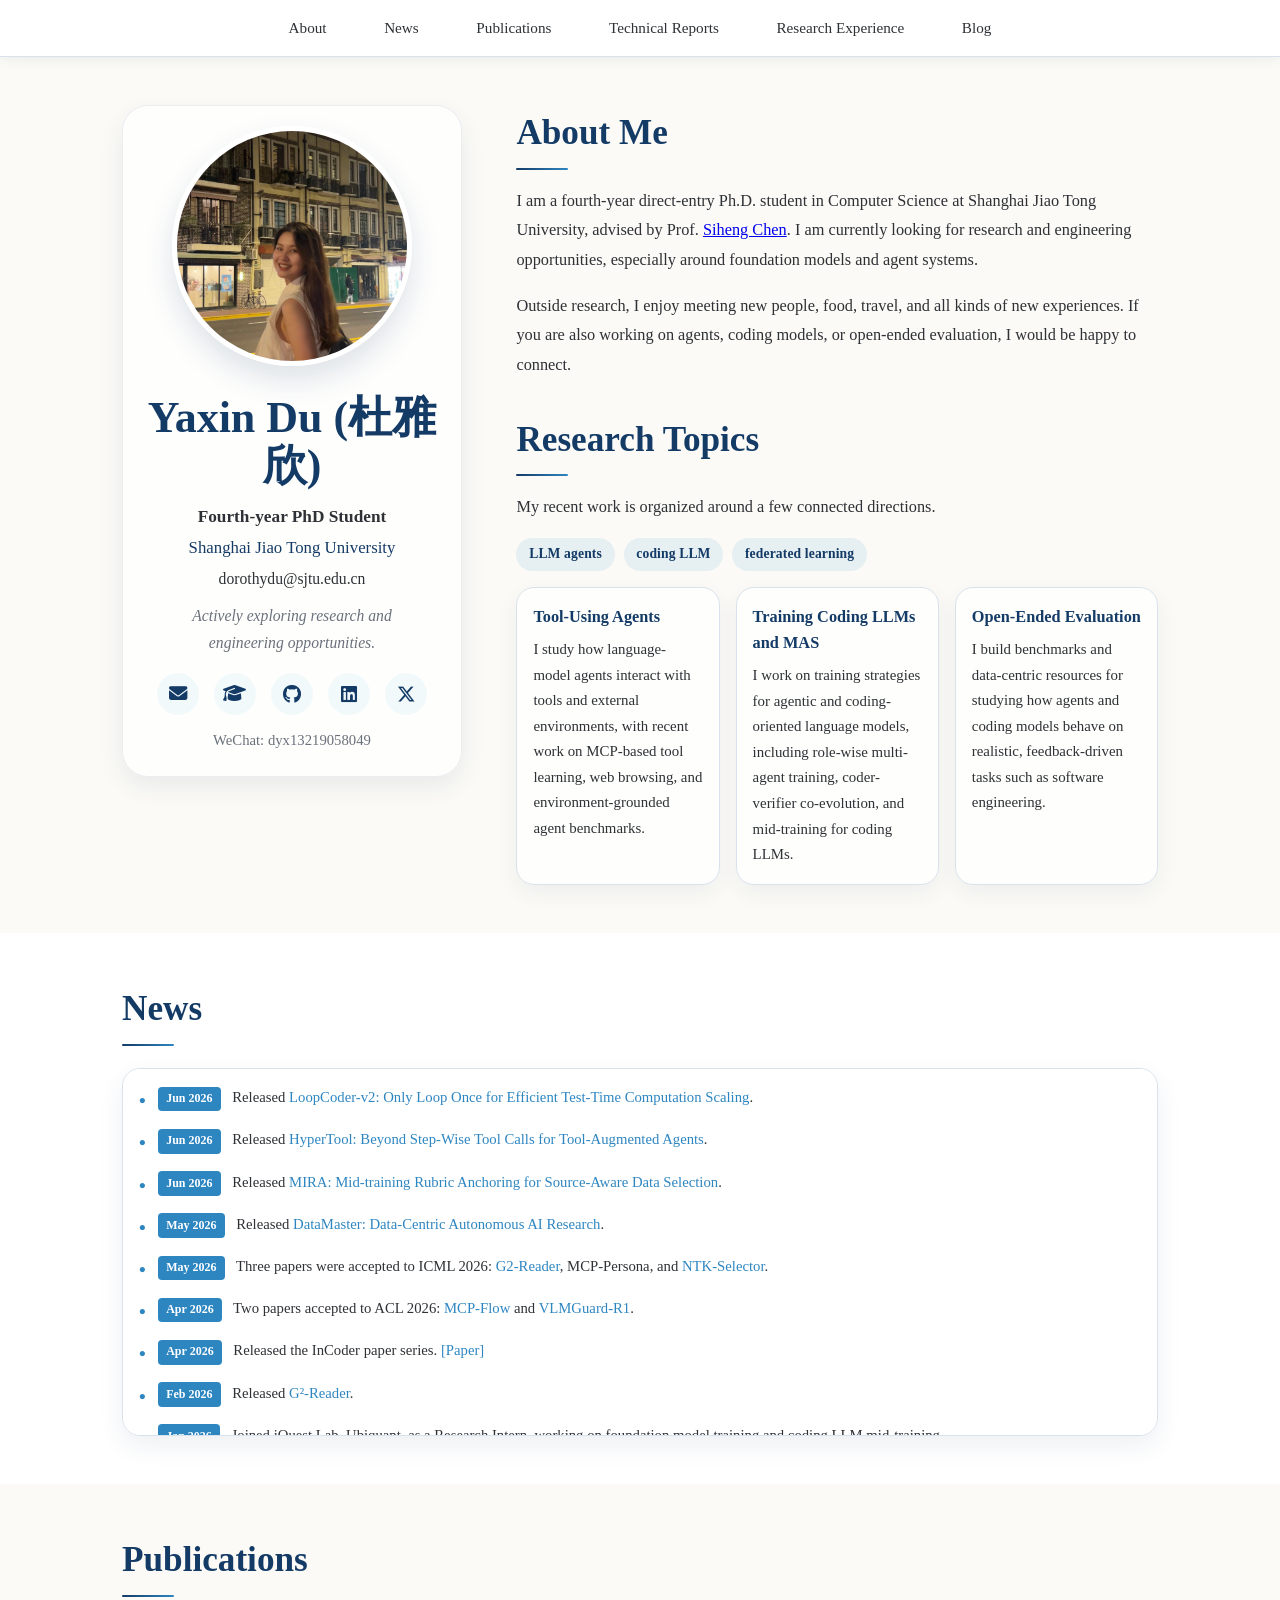
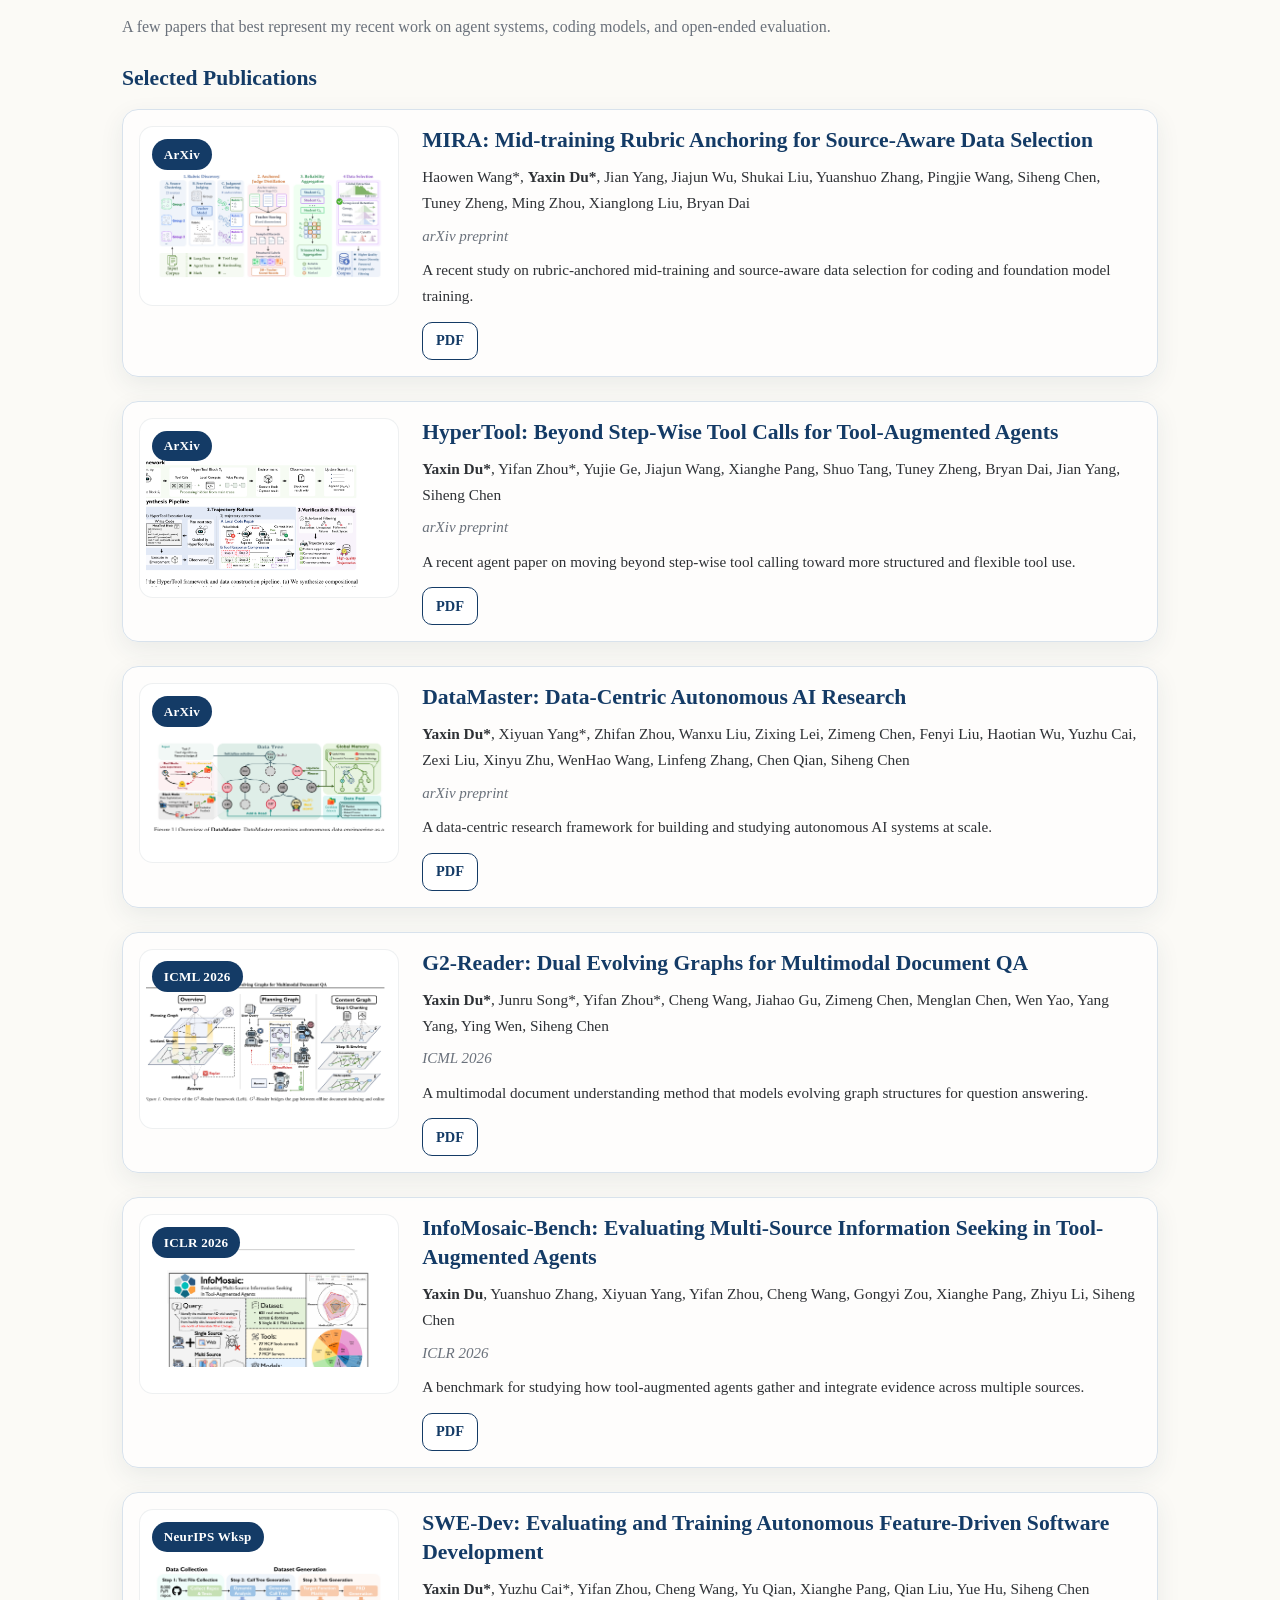
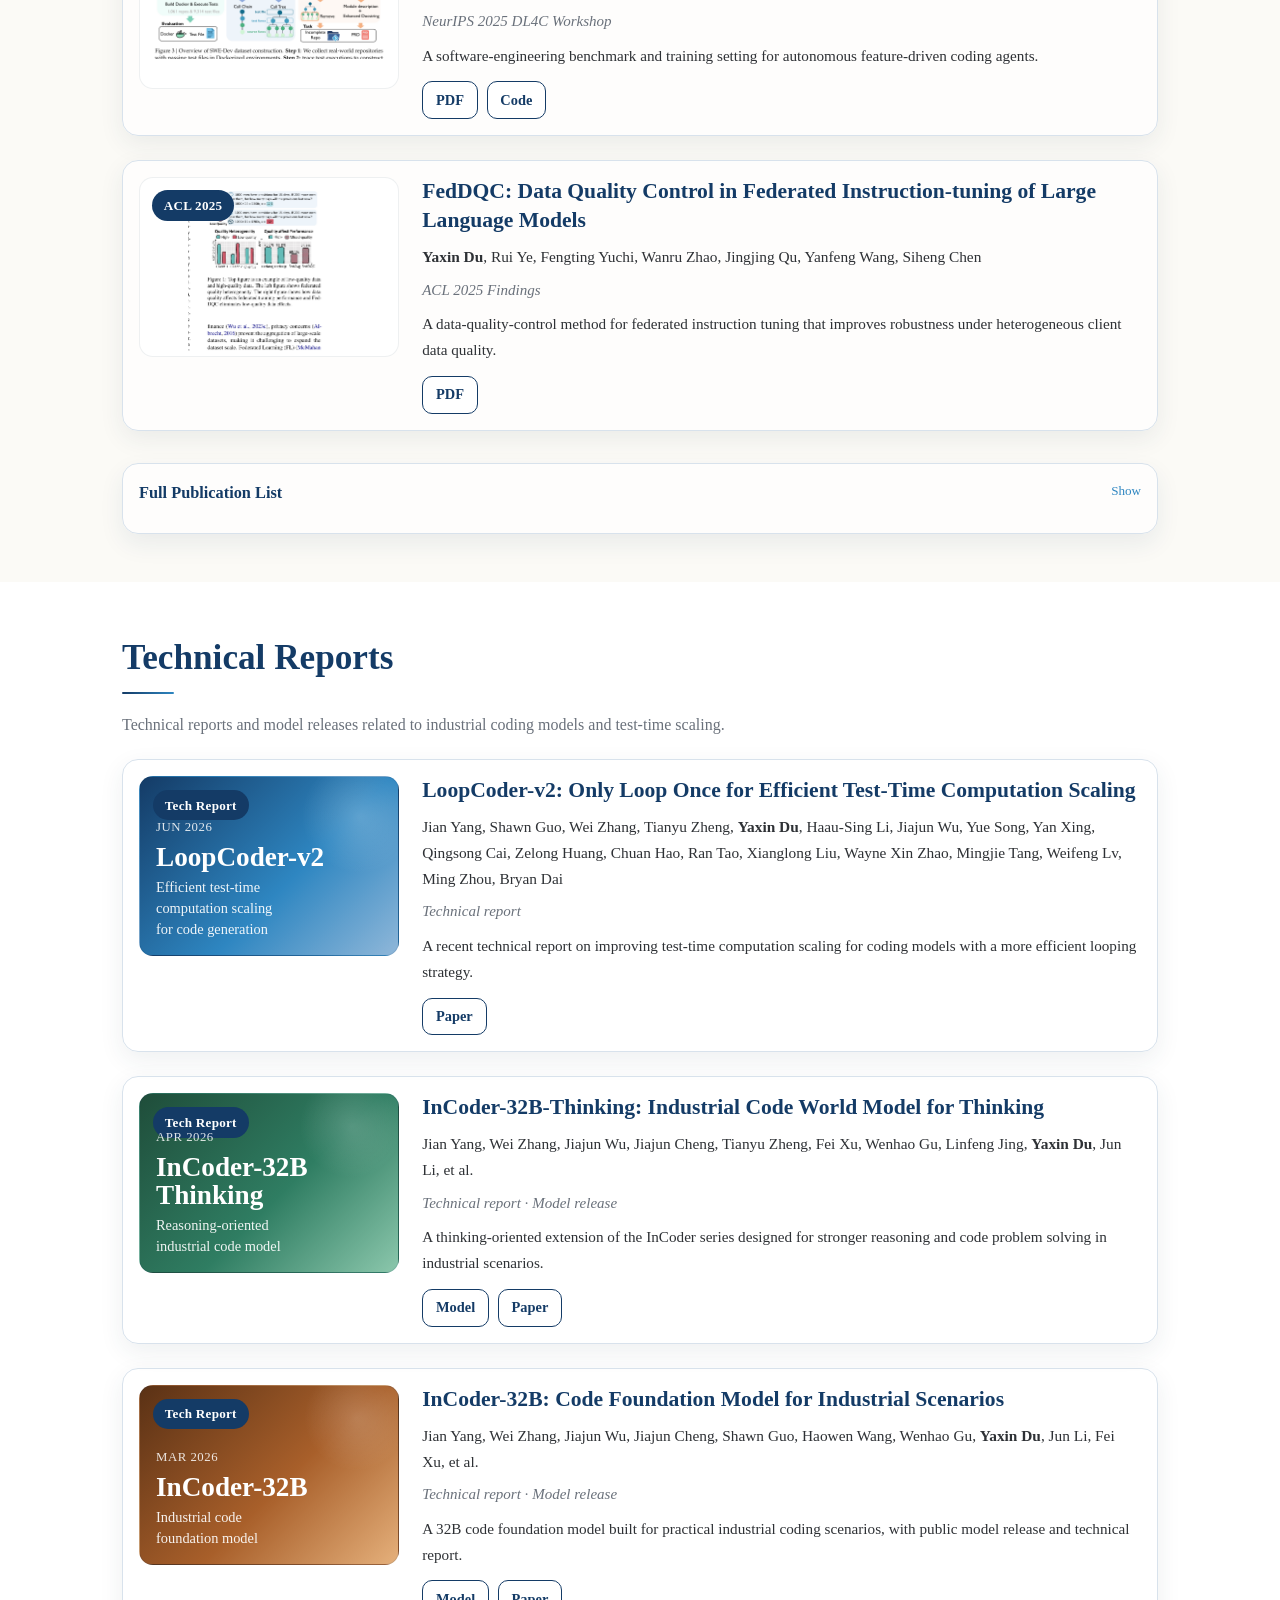
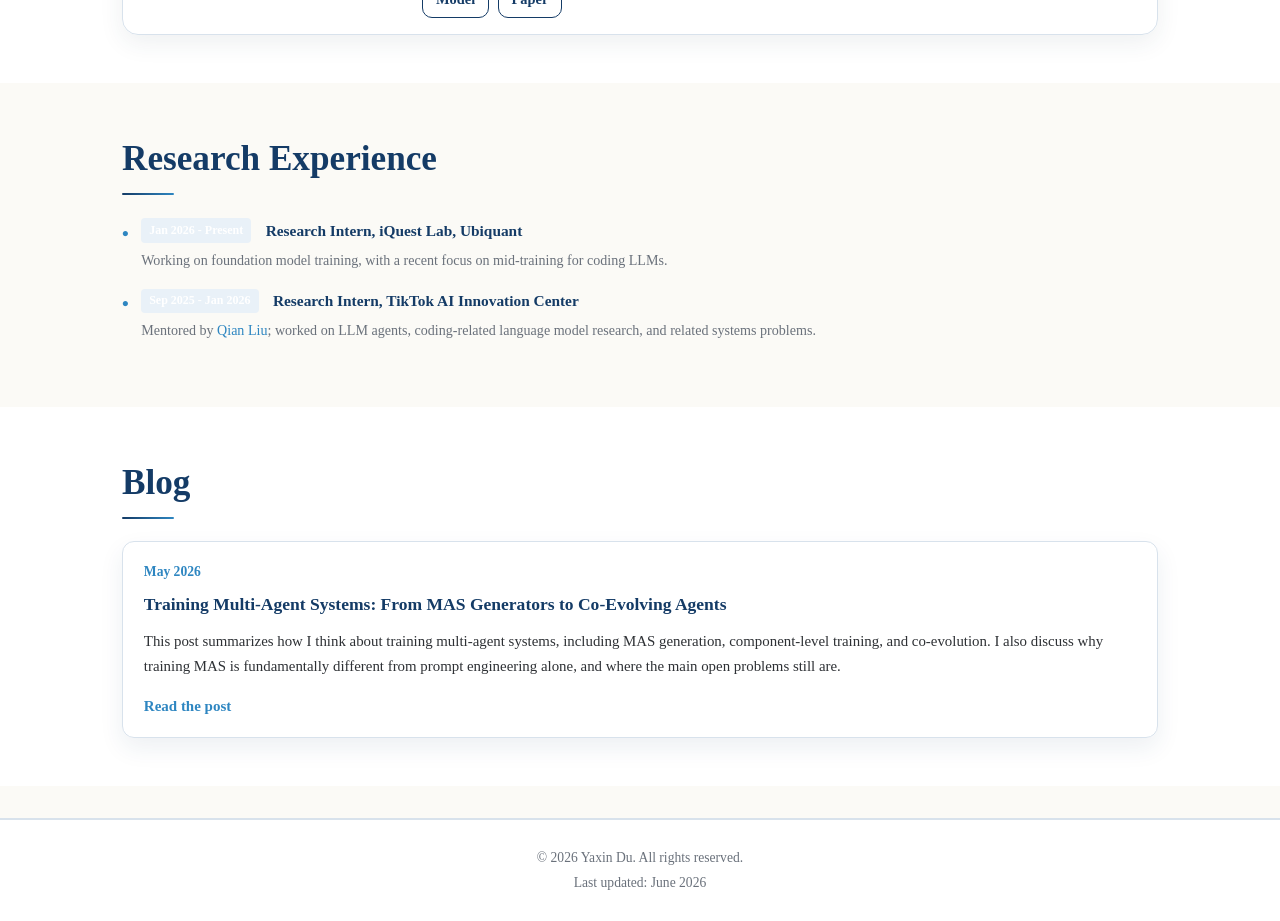
==== commit 119c4c7d: "Replace CV link with Twitter and remove public CV" ====
--- a/index.html
+++ b/index.html
@@ -50,8 +50,8 @@
                                 <a href="https://www.linkedin.com/in/yaxin-du-44197320b/" target="_blank" rel="noopener noreferrer" aria-label="LinkedIn" title="LinkedIn">
                                     <i class="fab fa-linkedin"></i>
                                 </a>
-                                <a href="files/Yaxin_Du_CV_2027.pdf" target="_blank" rel="noopener noreferrer" aria-label="CV" title="CV">
-                                    <i class="fas fa-file-pdf"></i>
+                                <a href="https://x.com/DorothyDDU" target="_blank" rel="noopener noreferrer" aria-label="Twitter" title="Twitter">
+                                    <i class="fa-brands fa-x-twitter"></i>
                                 </a>
                             </div>
                             <p class="about-wechat">WeChat: dyx13219058049</p>
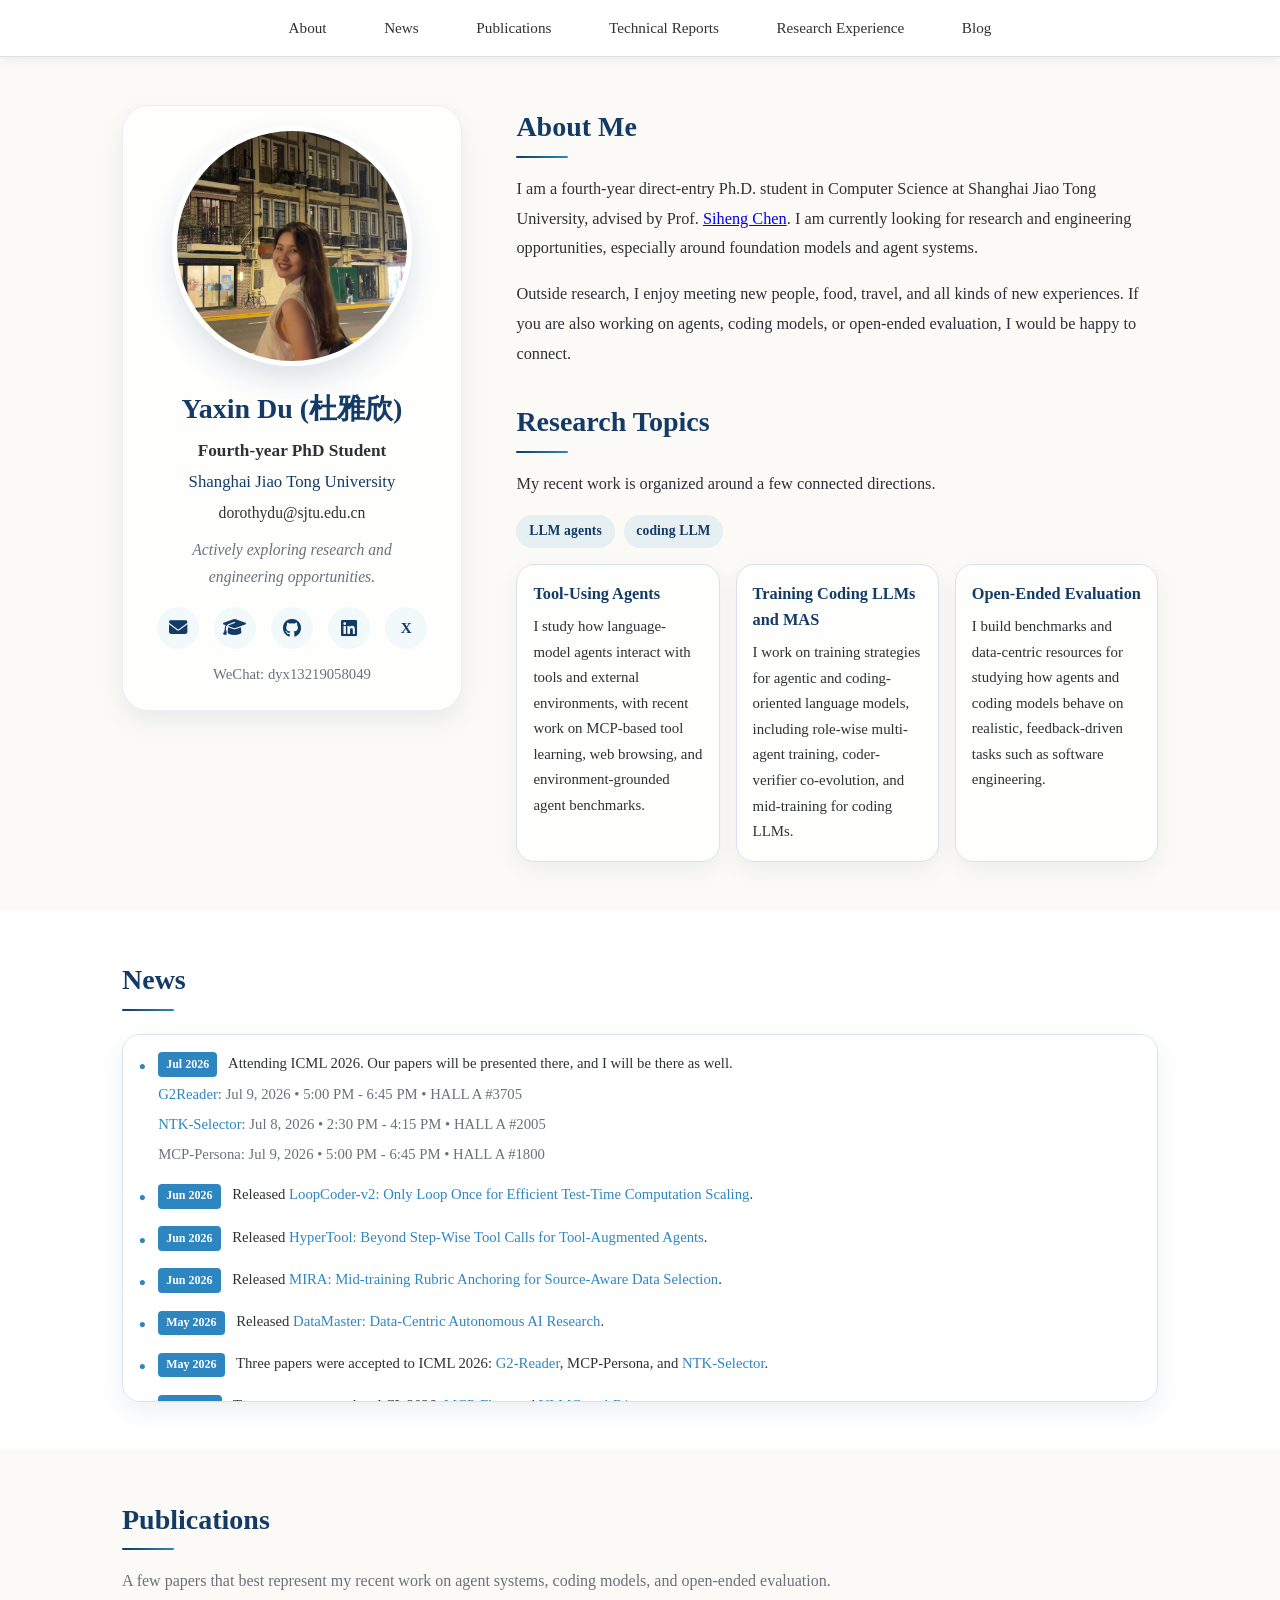
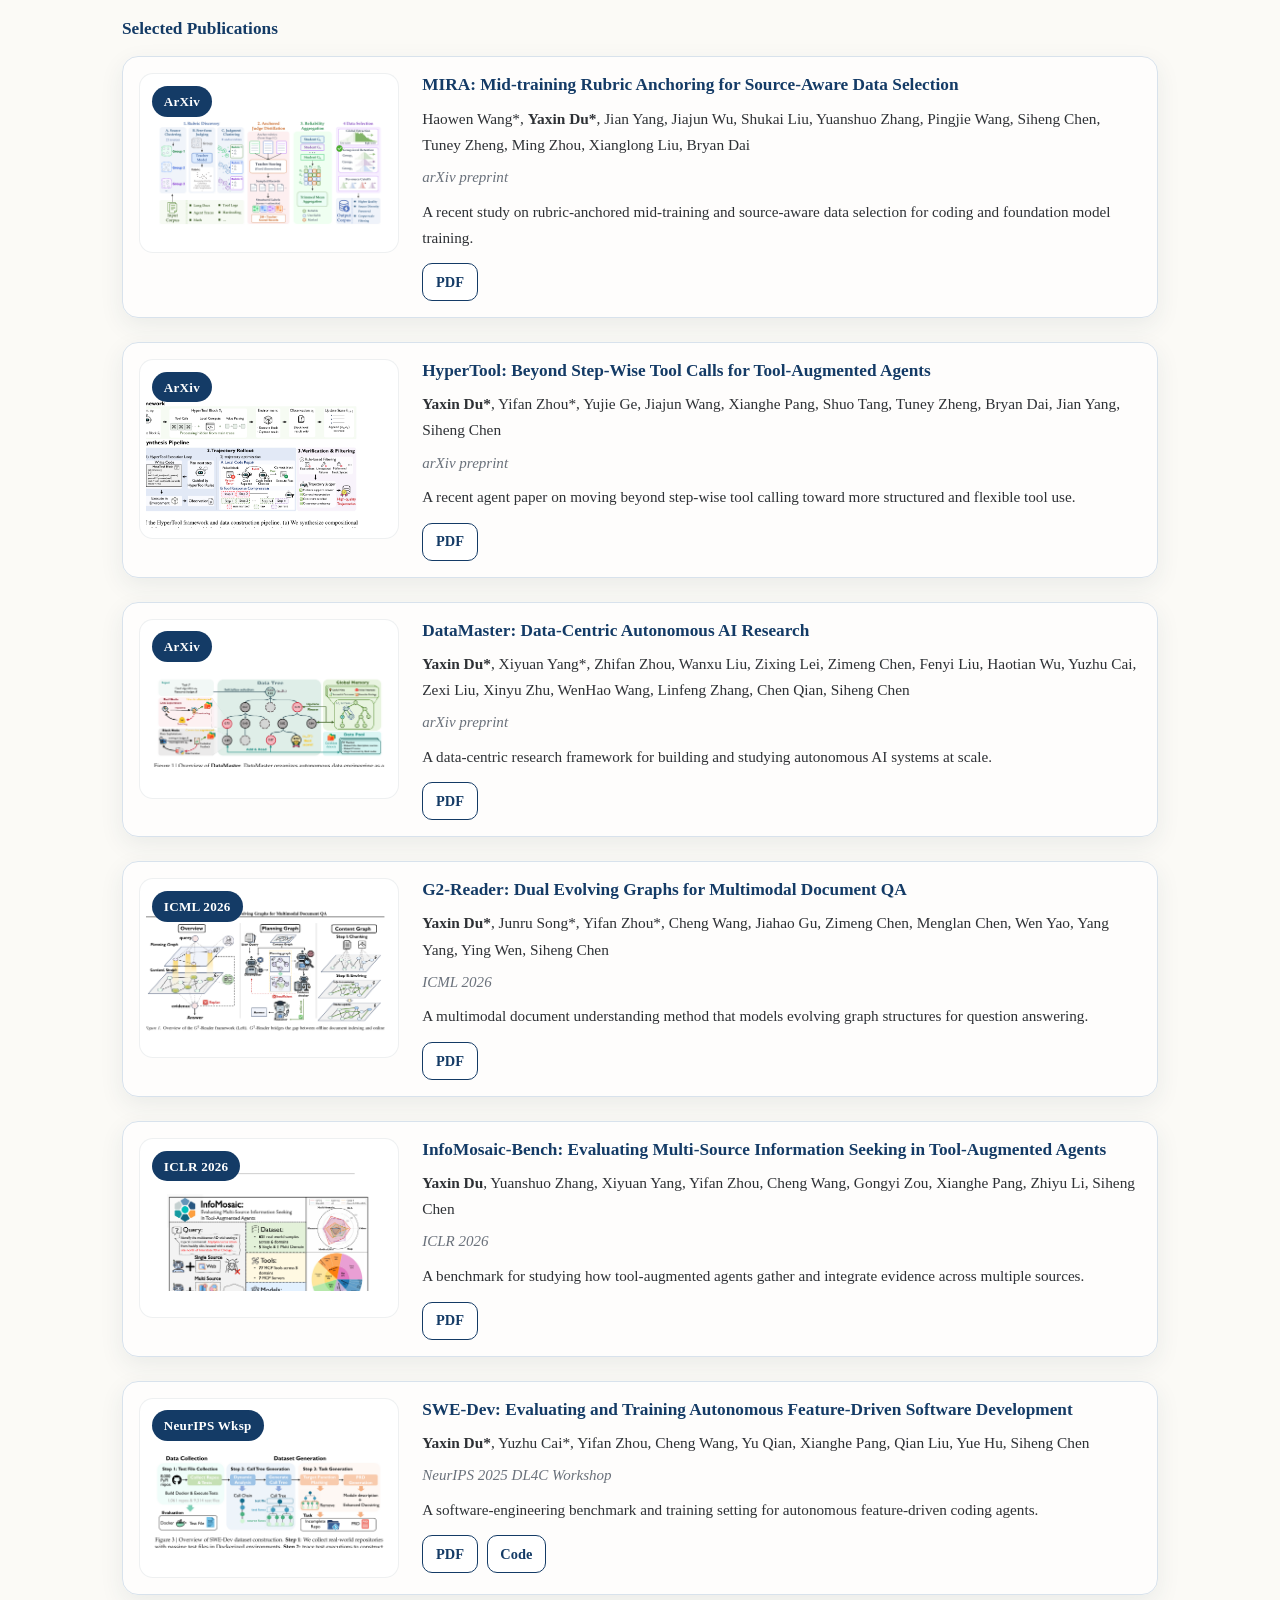
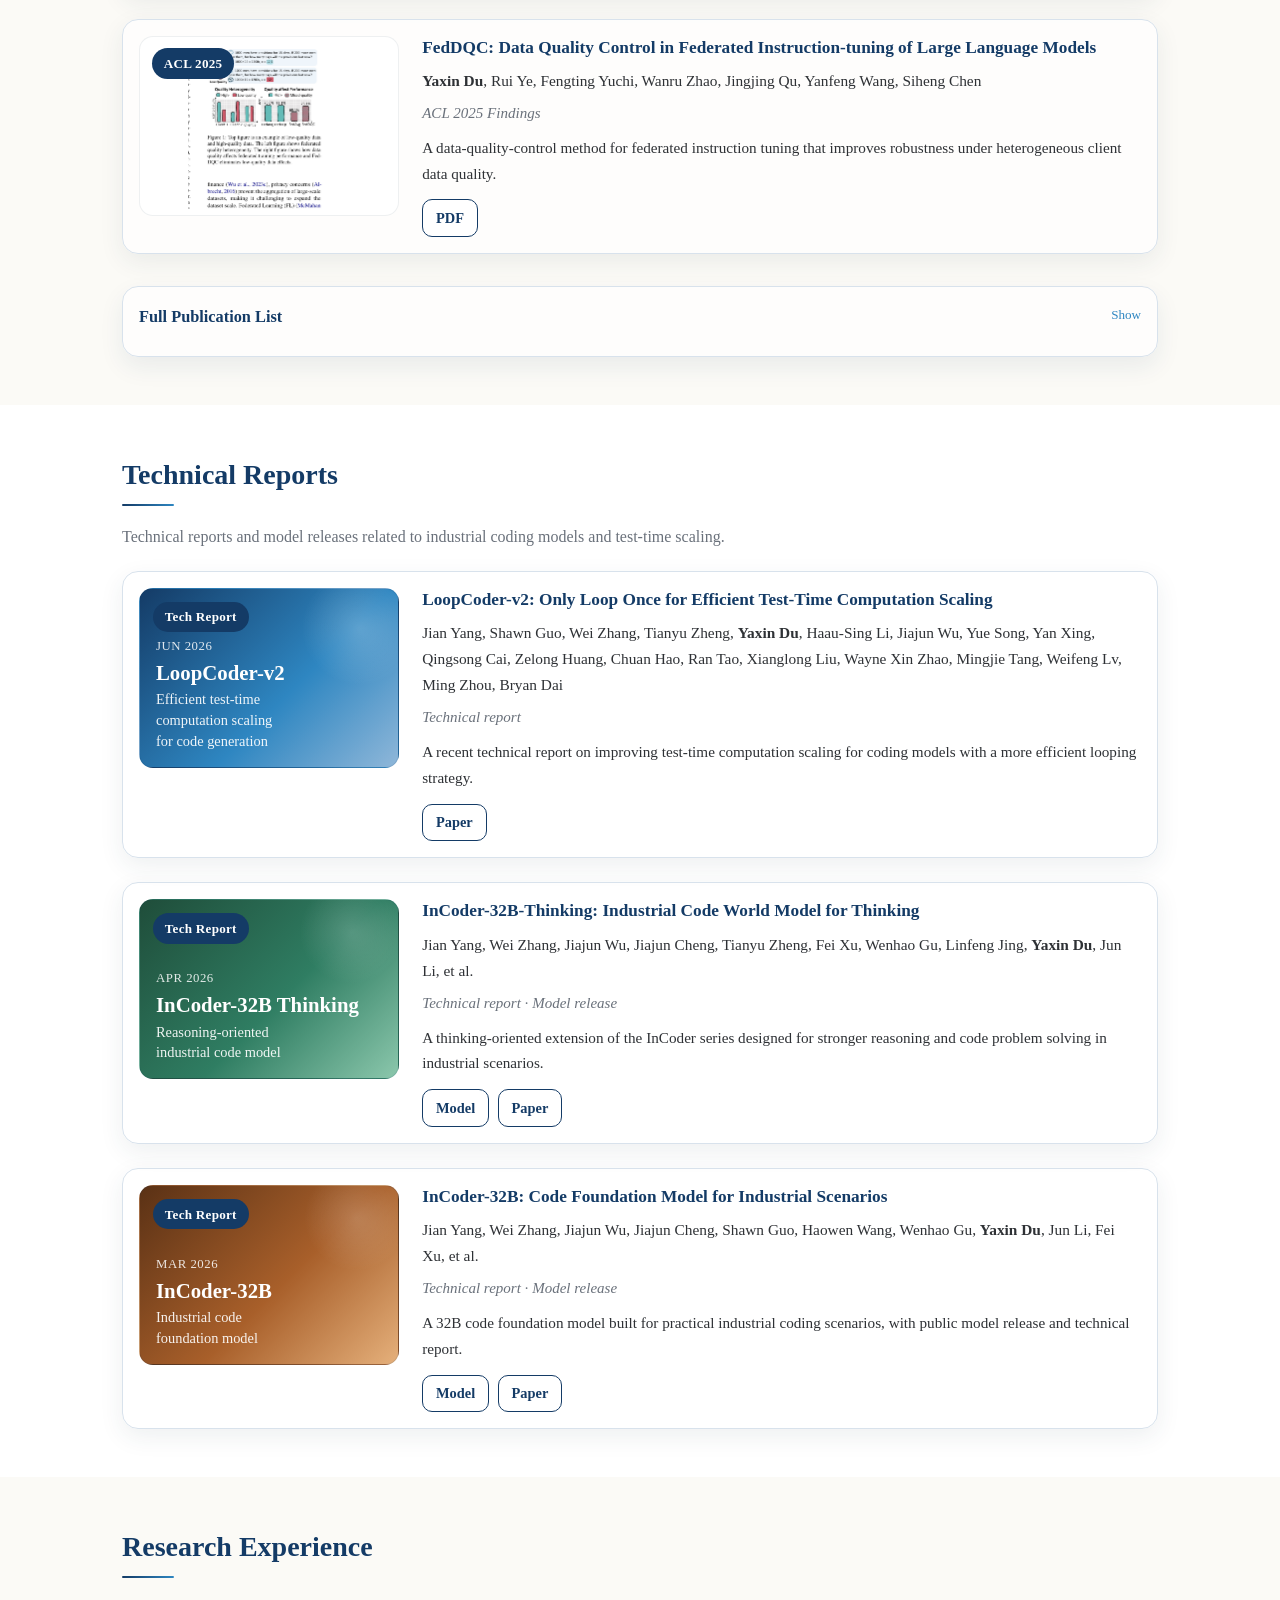
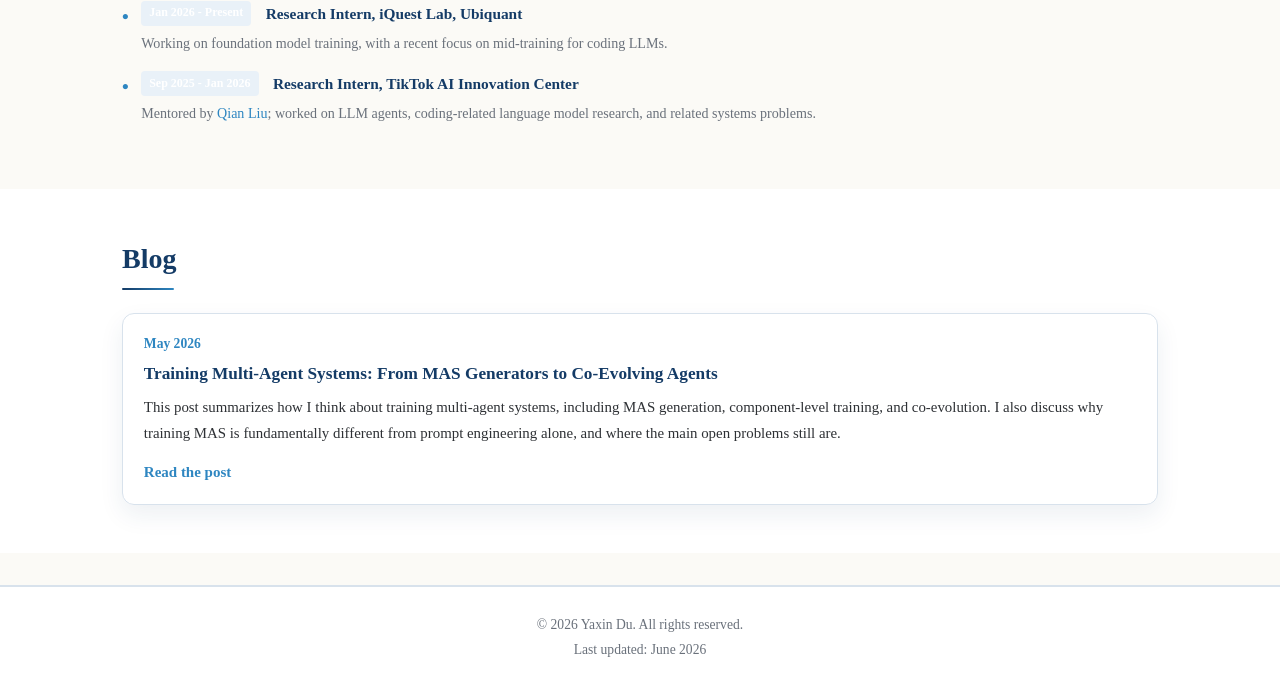
==== commit bd9d44e0: "Add ICML 2026 news and fix X icon" ====
--- a/index.html
+++ b/index.html
@@ -51,7 +51,7 @@
                                     <i class="fab fa-linkedin"></i>
                                 </a>
                                 <a href="https://x.com/DorothyDDU" target="_blank" rel="noopener noreferrer" aria-label="Twitter" title="Twitter">
-                                    <i class="fa-brands fa-x-twitter"></i>
+                                    <span class="custom-x-icon">X</span>
                                 </a>
                             </div>
                             <p class="about-wechat">WeChat: dyx13219058049</p>
@@ -81,7 +81,6 @@
                             <div class="interest-chips">
                                 <span>LLM agents</span>
                                 <span>coding LLM</span>
-                                <span>federated learning</span>
                             </div>
                             <div class="research-topic-grid">
                                 <article class="research-topic-card">
@@ -120,6 +119,22 @@
                 <div class="news-scroll">
                     <ul class="news-list">
                         <li>
+                            <span class="news-date">Jul 2026</span>
+                            Attending ICML 2026. Our papers will be presented there, and I will be there as well.
+                            <span class="news-detail-line">
+                                <a href="https://arxiv.org/pdf/2601.22055" target="_blank" rel="noopener noreferrer">G2Reader</a>:
+                                Jul 9, 2026 • 5:00 PM - 6:45 PM • HALL A #3705
+                            </span>
+                            <span class="news-detail-line">
+                                <a href="https://arxiv.org/pdf/2511.07380" target="_blank" rel="noopener noreferrer">NTK-Selector</a>:
+                                Jul 8, 2026 • 2:30 PM - 4:15 PM • HALL A #2005
+                            </span>
+                            <span class="news-detail-line">
+                                MCP-Persona:
+                                Jul 9, 2026 • 5:00 PM - 6:45 PM • HALL A #1800
+                            </span>
+                        </li>
+                        <li>
                             <span class="news-date">Jun 2026</span>
                             Released
                             <a href="https://arxiv.org/abs/2606.18023" target="_blank" rel="noopener noreferrer">LoopCoder-v2: Only Loop Once for Efficient Test-Time Computation Scaling</a>.
--- a/style.css
+++ b/style.css
@@ -73,7 +73,7 @@
 }
 
 .section h2 {
-    font-size: 2.2rem;
+    font-size: 1.75rem;
     margin-bottom: 1.4rem;
     color: var(--primary-color);
     font-weight: 700;
@@ -134,7 +134,7 @@
 }
 
 .about-profile-card h1 {
-    font-size: 2.75rem;
+    font-size: 1.75rem;
     color: var(--primary-color);
     margin-bottom: 0.7rem;
     font-weight: 700;
@@ -211,6 +211,16 @@
 
 .about-icon-links i {
     font-size: 1.15rem;
+}
+
+.custom-x-icon {
+    display: inline-flex;
+    align-items: center;
+    justify-content: center;
+    font-size: 0.95rem;
+    font-weight: 700;
+    line-height: 1;
+    letter-spacing: 0.01em;
 }
 
 .about-wechat {
@@ -372,6 +382,13 @@
     text-decoration: underline;
 }
 
+.news-detail-line {
+    display: block;
+    margin-top: 0.35rem;
+    color: var(--text-light);
+    line-height: 1.65;
+}
+
 .publications-list-simple .authors {
     font-size: 0.85rem;
     color: var(--text-light);
@@ -398,7 +415,7 @@
 
 .publication-group h3 {
     color: var(--primary-color);
-    font-size: 1.35rem;
+    font-size: 1.08rem;
     margin-bottom: 0.85rem;
 }
 
@@ -489,7 +506,7 @@
 
 .report-cover-title {
     color: white;
-    font-size: 1.7rem;
+    font-size: 1.3rem;
     line-height: 1.05;
     margin: 0 0 0.35rem;
 }
@@ -517,7 +534,7 @@
 
 .featured-paper-body h4 {
     color: var(--primary-color);
-    font-size: 1.35rem;
+    font-size: 1.08rem;
     line-height: 1.35;
     margin-bottom: 0.55rem;
 }
@@ -635,6 +652,11 @@
     margin-bottom: 0.65rem;
 }
 
+.blog-card h3 {
+    font-size: 1.08rem;
+    line-height: 1.35;
+}
+
 .blog-meta {
     color: var(--secondary-color);
     font-size: 0.85rem;
@@ -665,12 +687,13 @@
 }
 
 .blog-post h1 {
-    font-size: 2rem;
+    font-size: 1.55rem;
     line-height: 1.25;
 }
 
 .blog-post h2 {
     display: block;
+    font-size: 1.22rem;
     margin-top: 1.8rem;
     margin-bottom: 0.8rem;
 }
@@ -839,11 +862,11 @@
     }
 
     .section h2 {
-        font-size: 1.6rem;
+        font-size: 1.28rem;
     }
 
     .about-profile-card h1 {
-        font-size: 2rem;
+        font-size: 1.55rem;
     }
 
     .featured-paper {
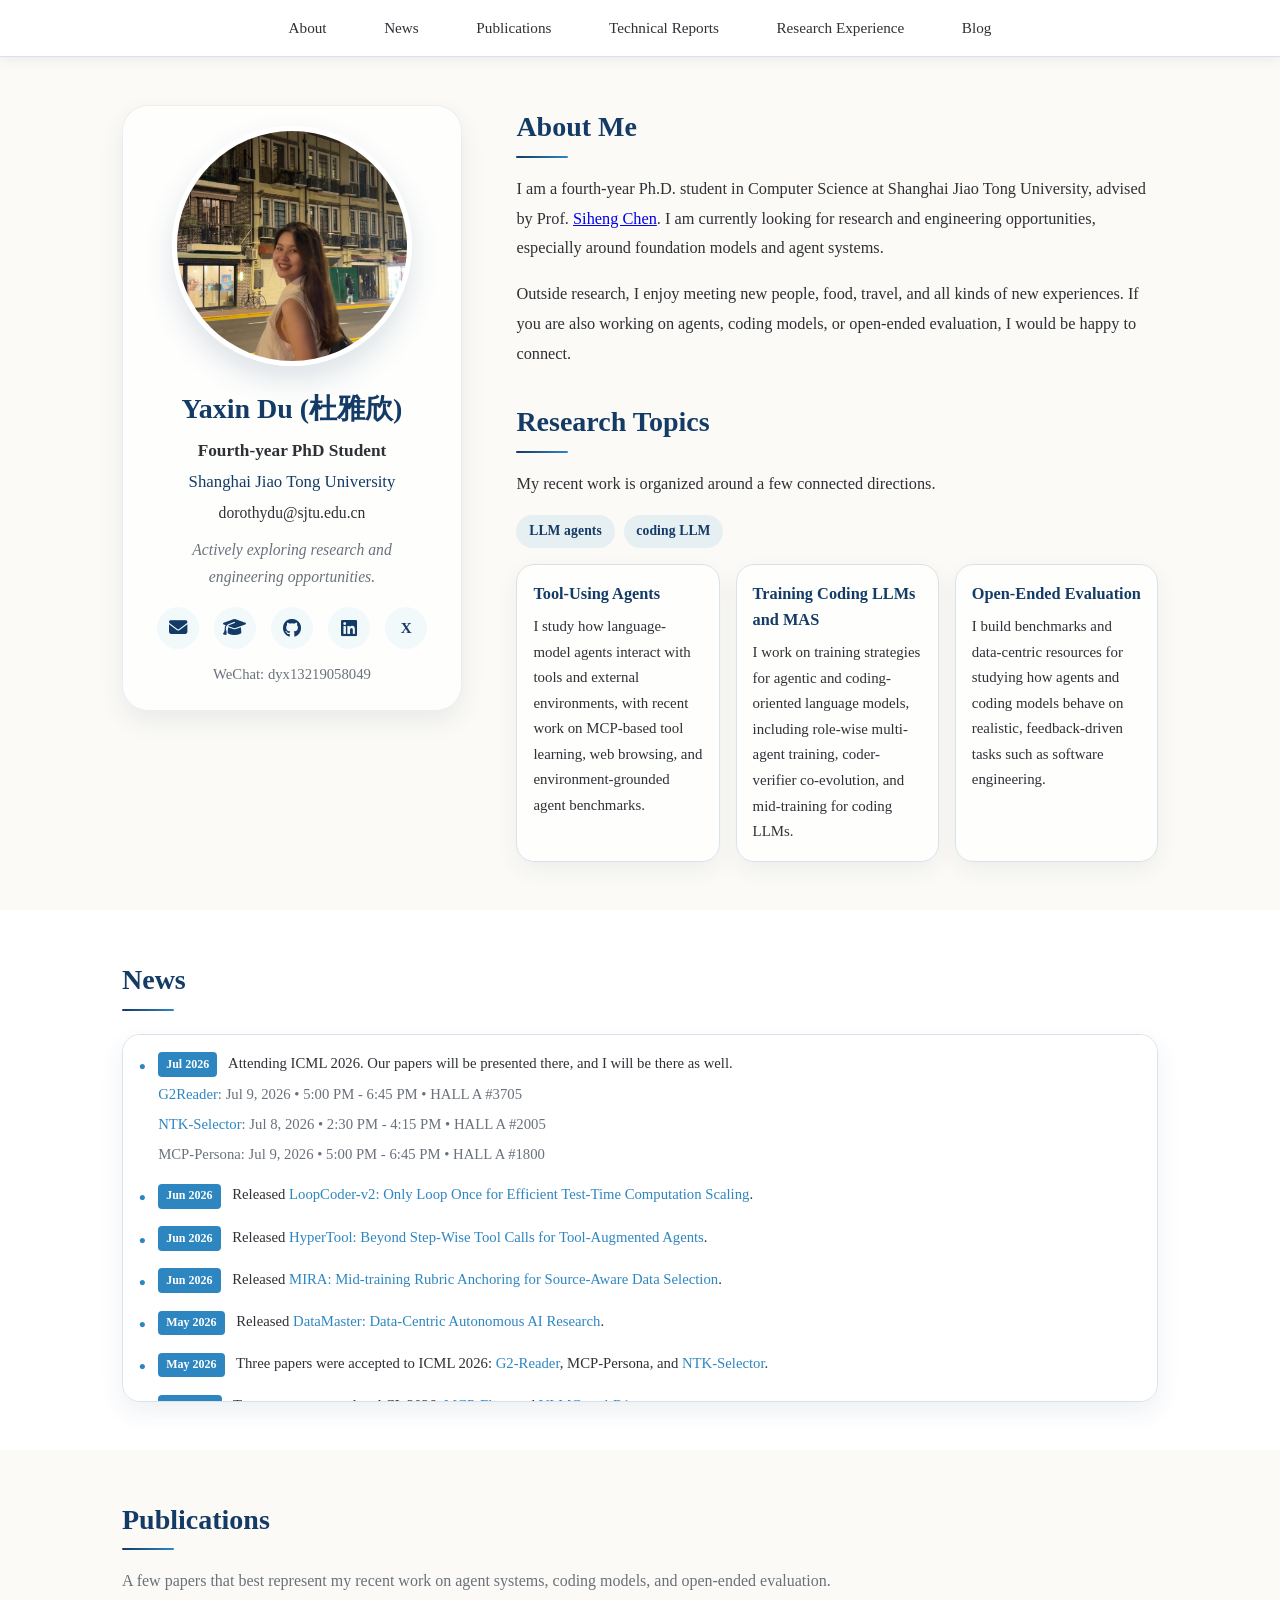
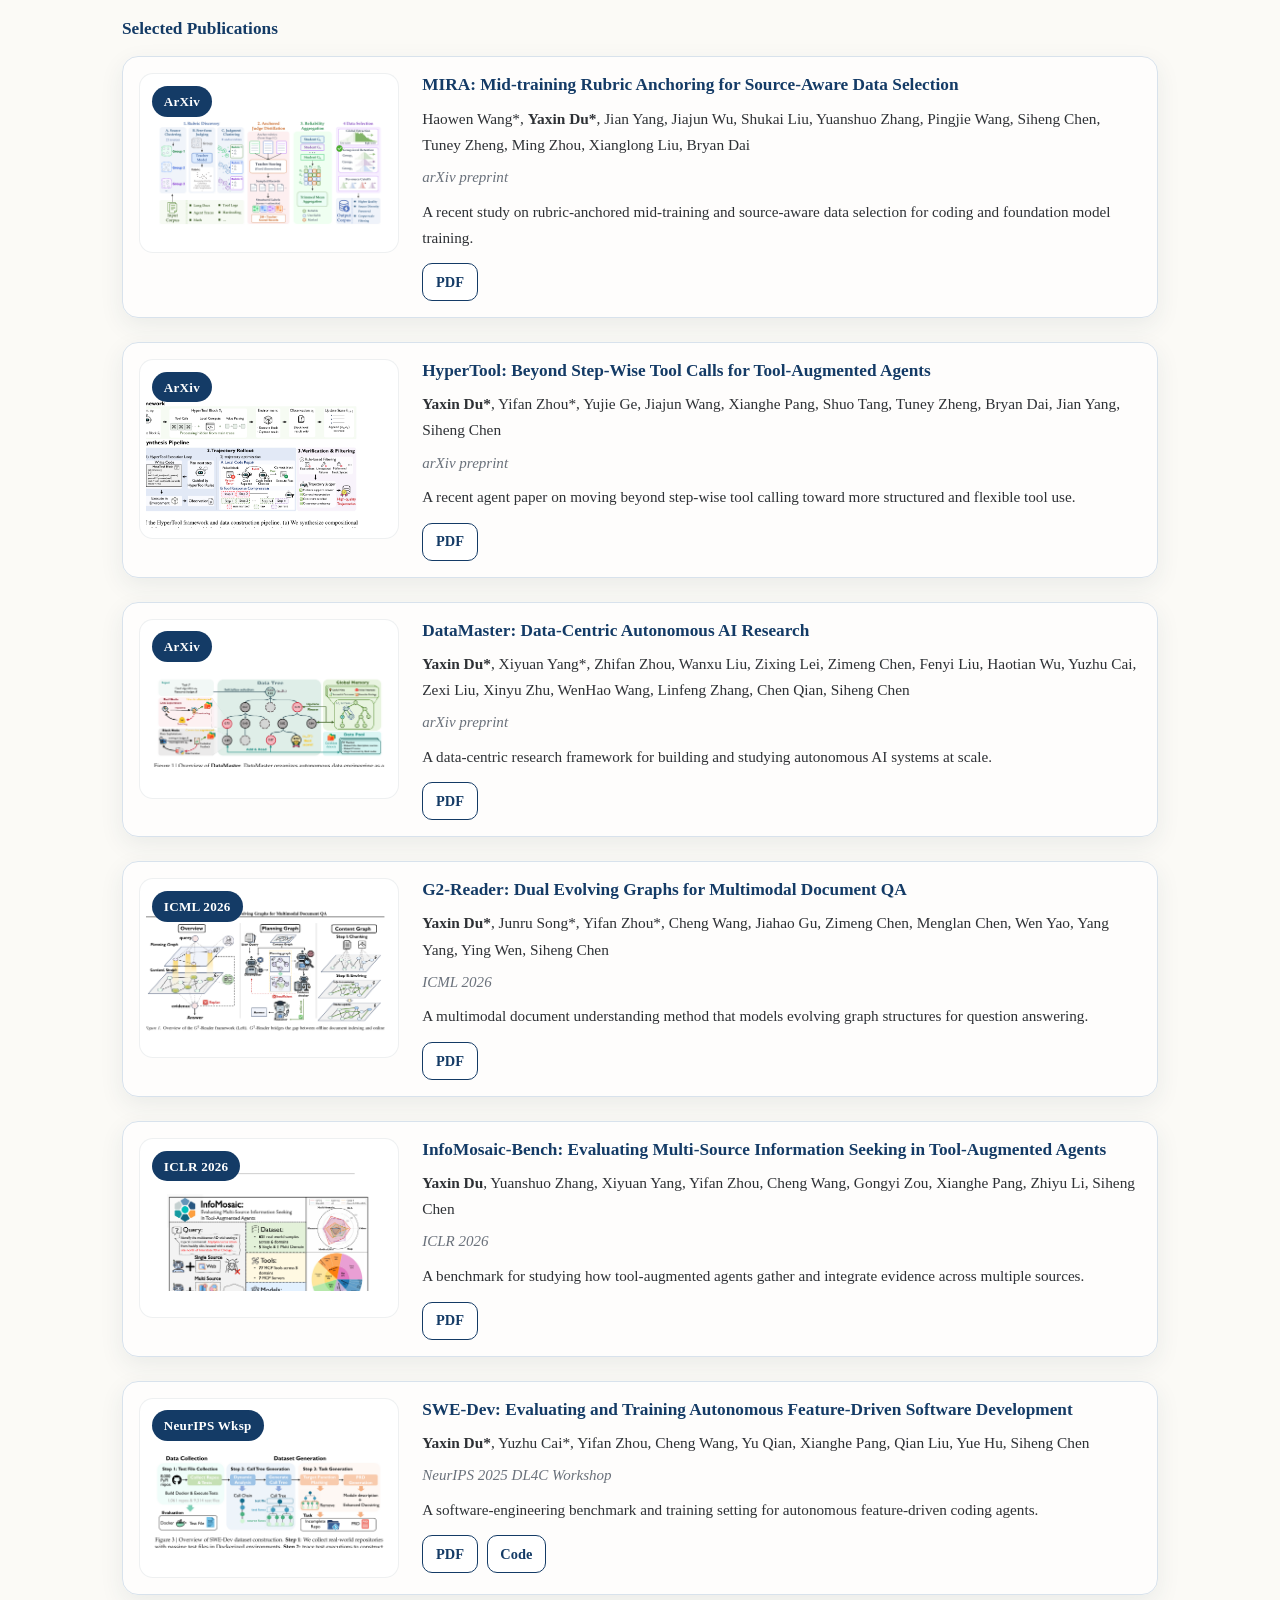
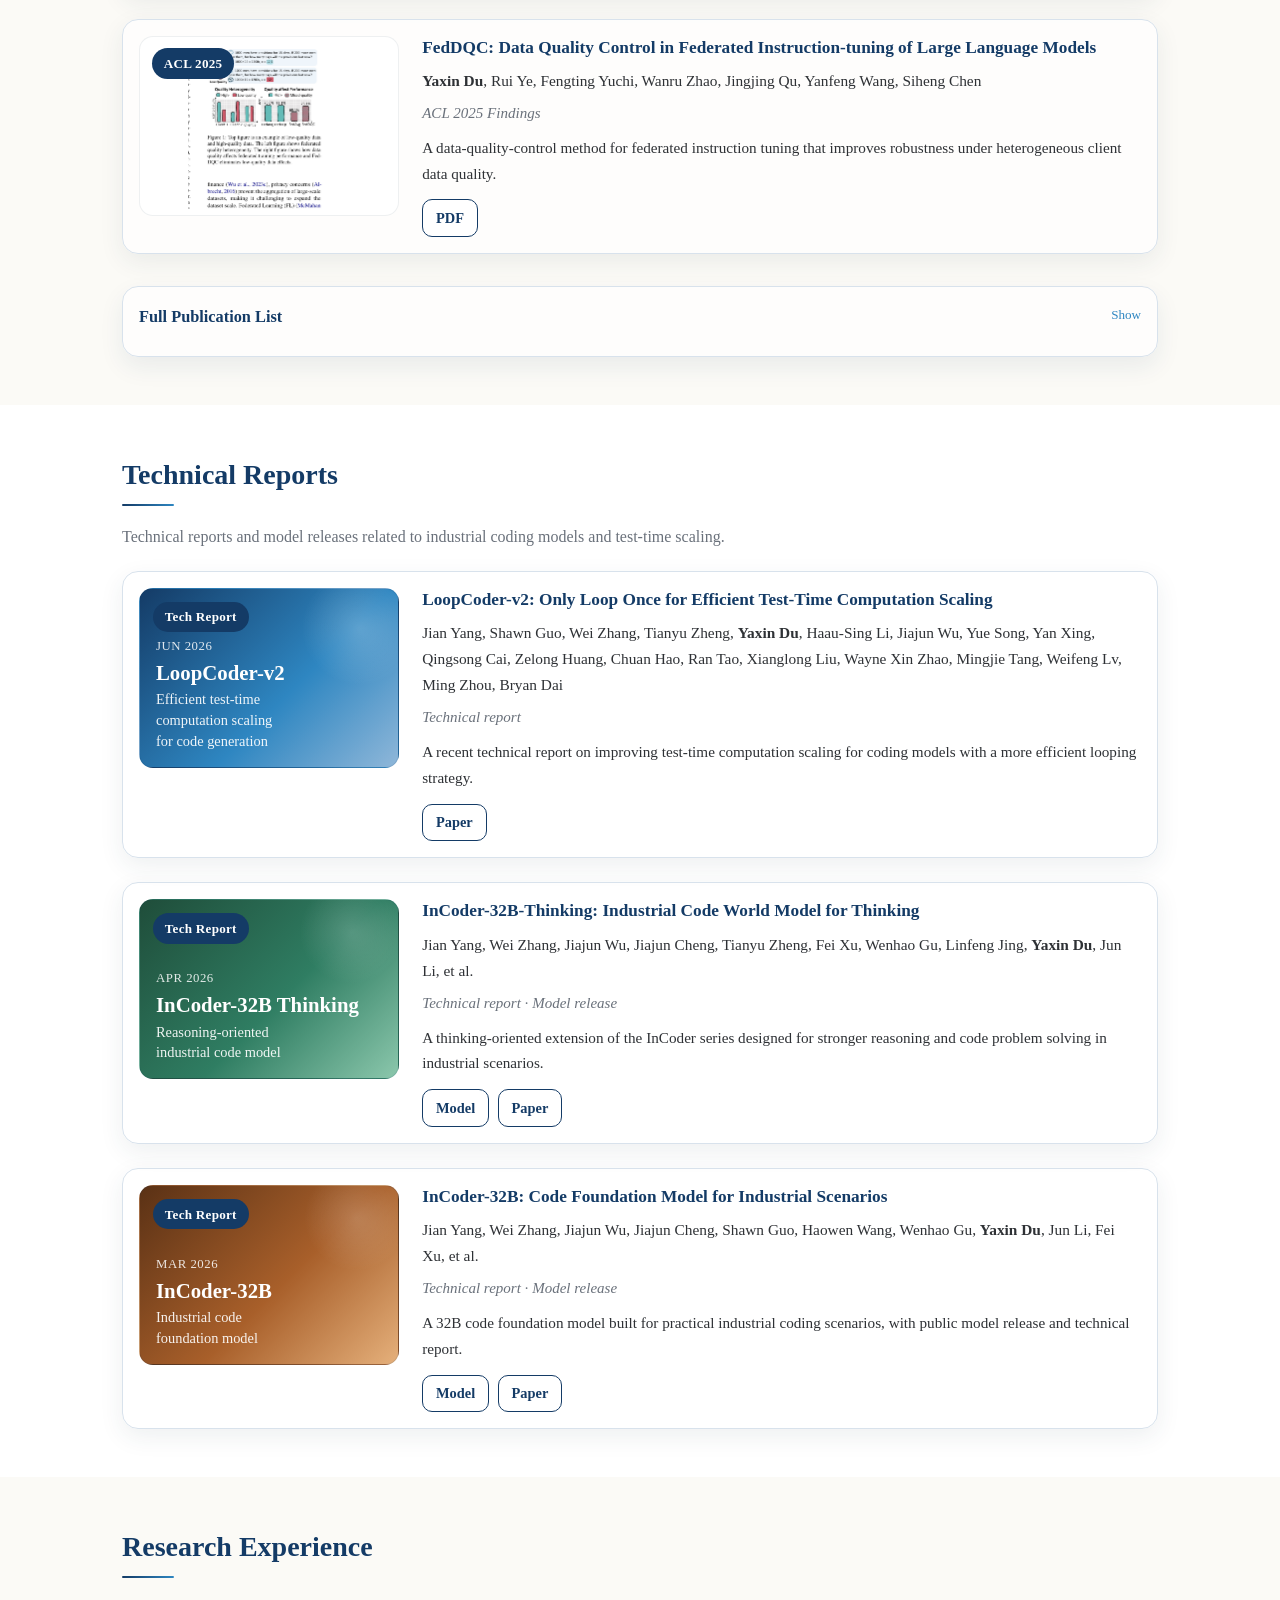
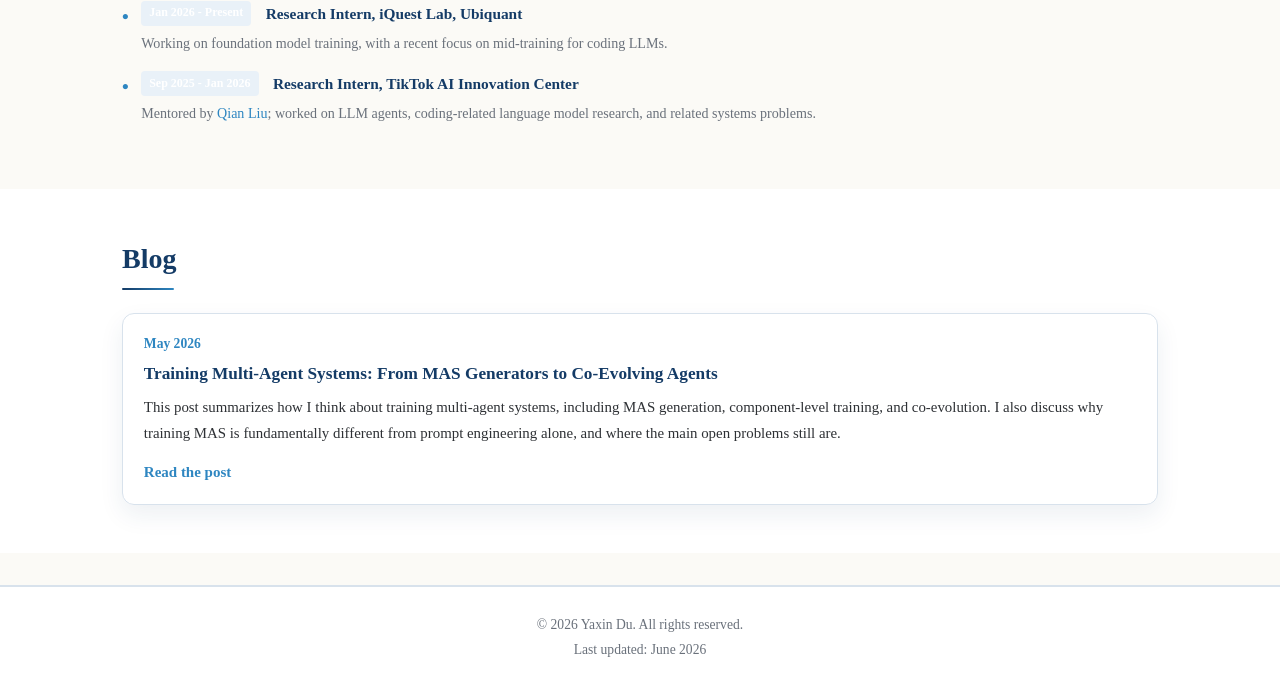
==== commit 7b22f144: "Refresh homepage bio wording" ====
--- a/index.html
+++ b/index.html
@@ -61,8 +61,8 @@
                         <div class="about-block">
                             <h2>About Me</h2>
                             <p class="bio">
-                                I am a fourth-year direct-entry Ph.D. student in Computer Science at Shanghai Jiao Tong
-                                University, advised by Prof.
+                                I am a fourth-year Ph.D. student in Computer Science at Shanghai Jiao Tong University,
+                                advised by Prof.
                                 <a href="https://siheng-chen.github.io/" target="_blank" rel="noopener noreferrer">Siheng Chen</a>.
                                 I am currently looking for research and engineering opportunities, especially around foundation
                                 models and agent systems.
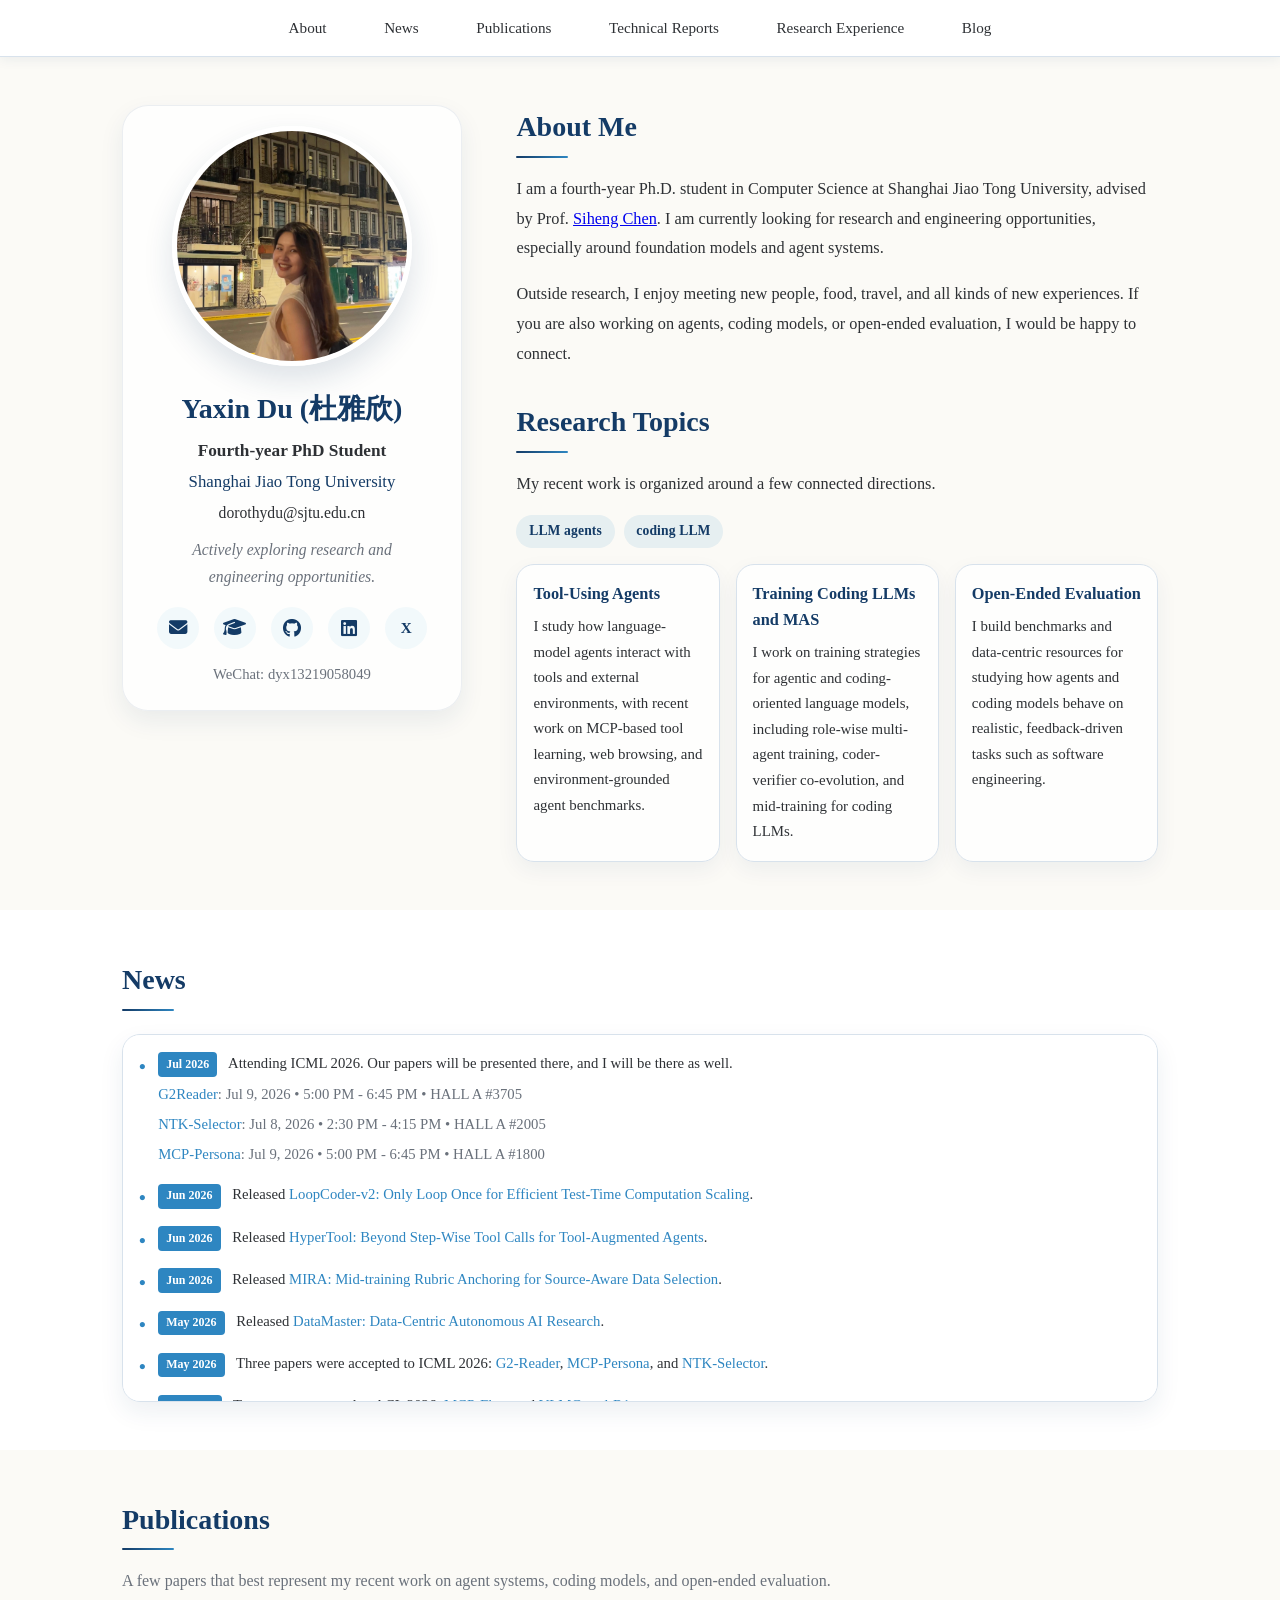
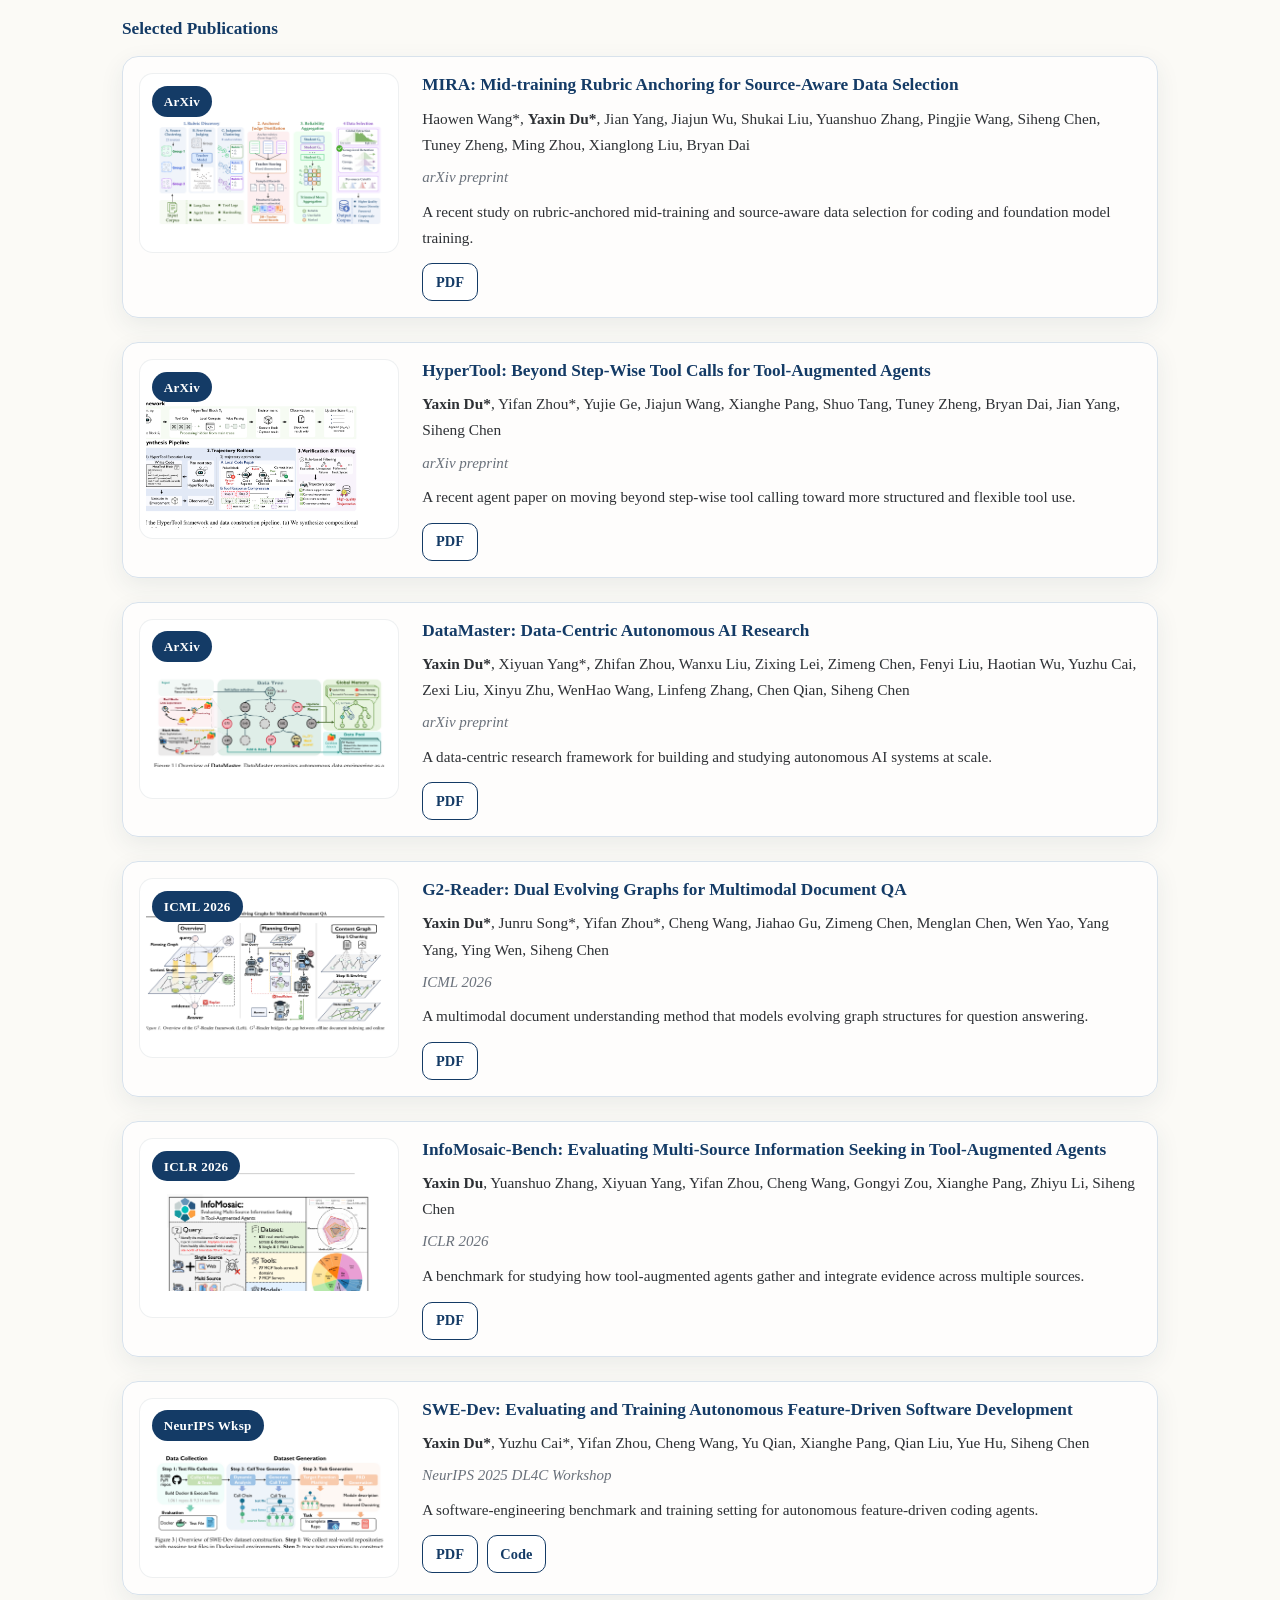
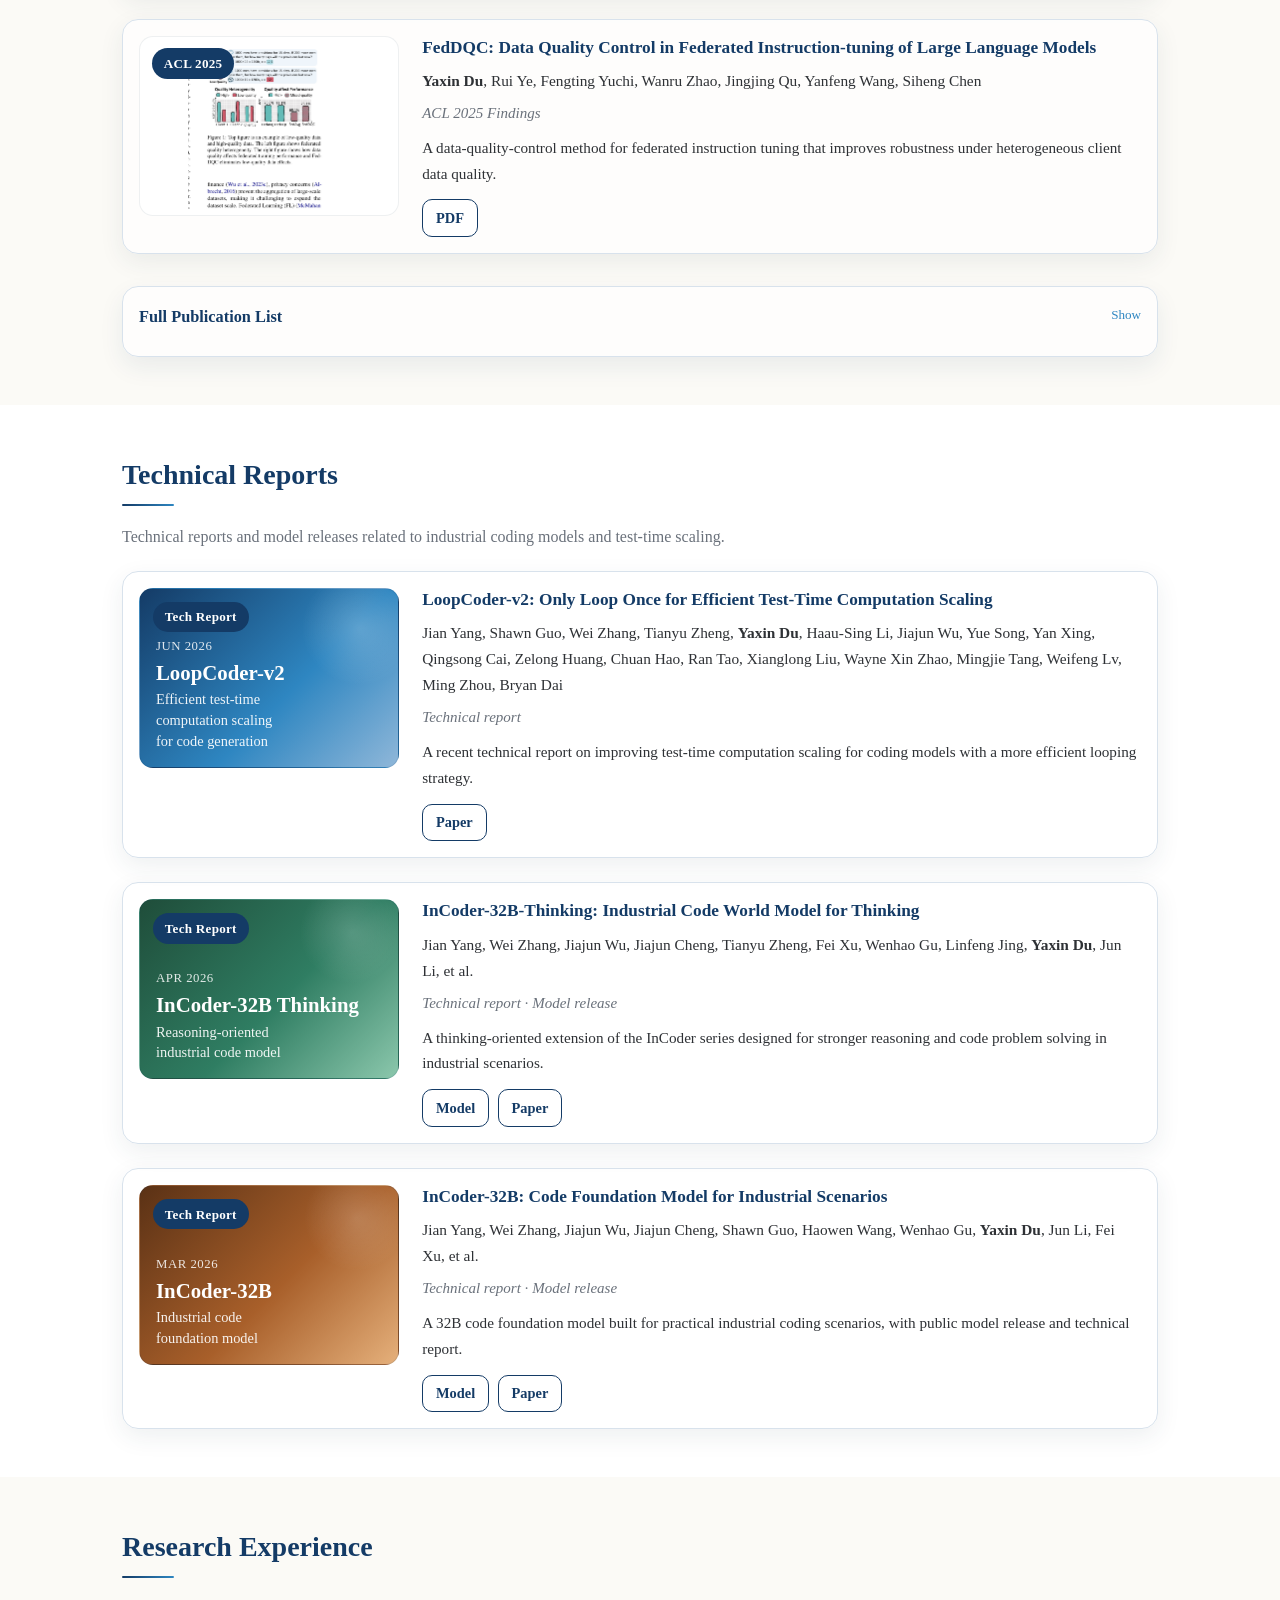
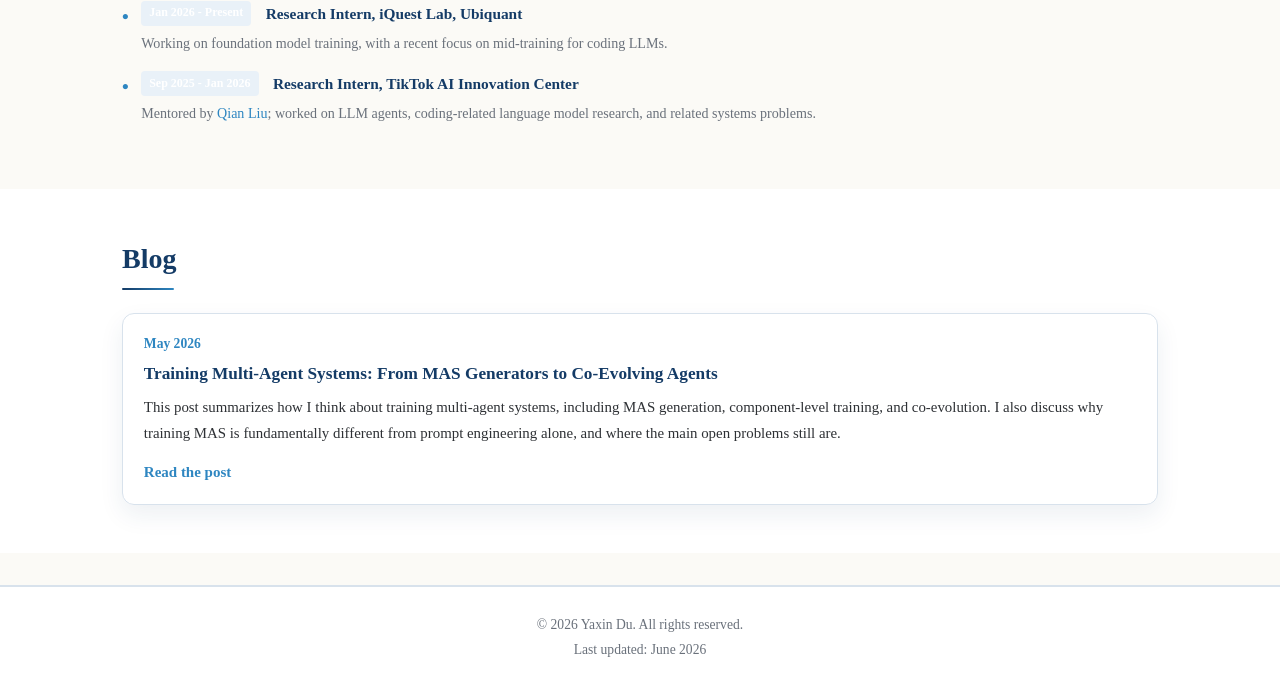
==== commit 192d1957: "Add MCP-Persona paper links" ====
--- a/index.html
+++ b/index.html
@@ -130,7 +130,7 @@
                                 Jul 8, 2026 • 2:30 PM - 4:15 PM • HALL A #2005
                             </span>
                             <span class="news-detail-line">
-                                MCP-Persona:
+                                <a href="https://arxiv.org/pdf/2606.02470" target="_blank" rel="noopener noreferrer">MCP-Persona</a>:
                                 Jul 9, 2026 • 5:00 PM - 6:45 PM • HALL A #1800
                             </span>
                         </li>
@@ -158,7 +158,7 @@
                             <span class="news-date">May 2026</span>
                             Three papers were accepted to ICML 2026:
                             <a href="https://arxiv.org/pdf/2601.22055" target="_blank" rel="noopener noreferrer">G2-Reader</a>,
-                            MCP-Persona, and
+                            <a href="https://arxiv.org/pdf/2606.02470" target="_blank" rel="noopener noreferrer">MCP-Persona</a>, and
                             <a href="https://arxiv.org/pdf/2511.07380" target="_blank" rel="noopener noreferrer">NTK-Selector</a>.
                         </li>
                         <li>
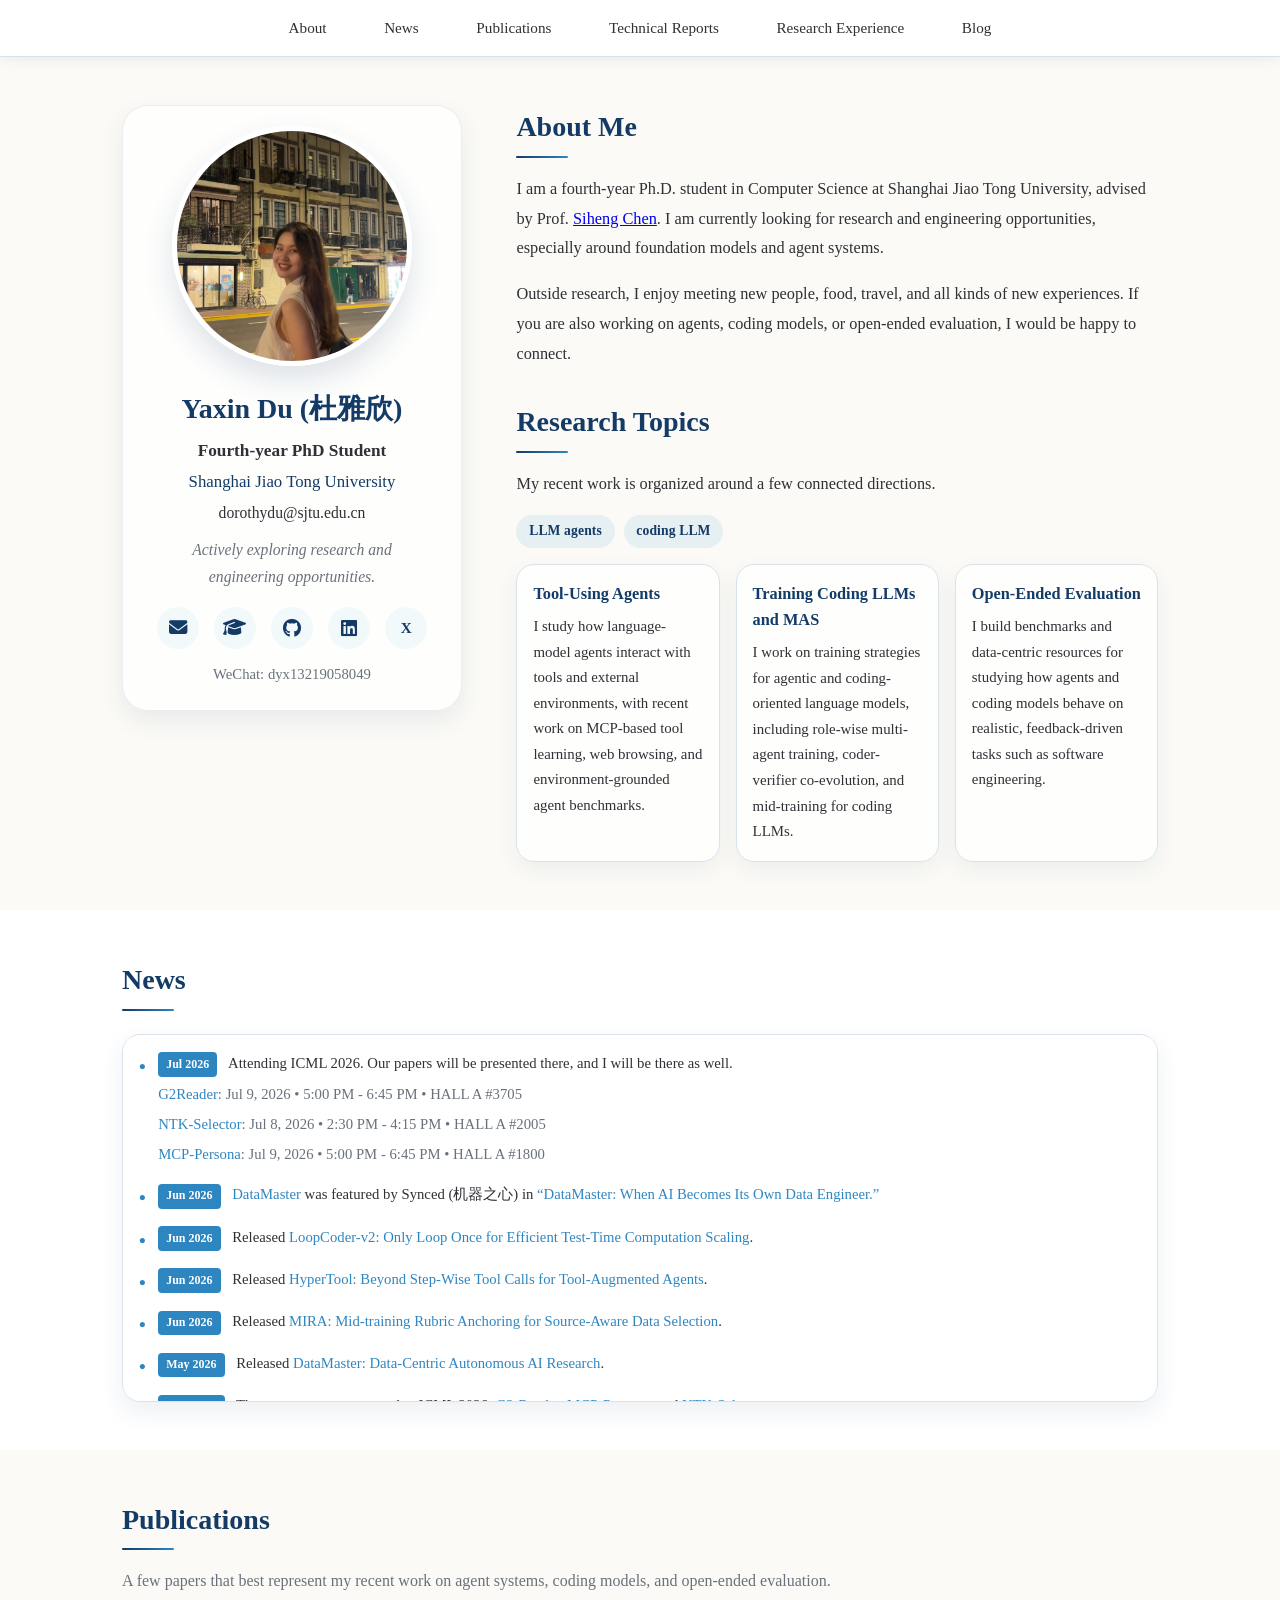
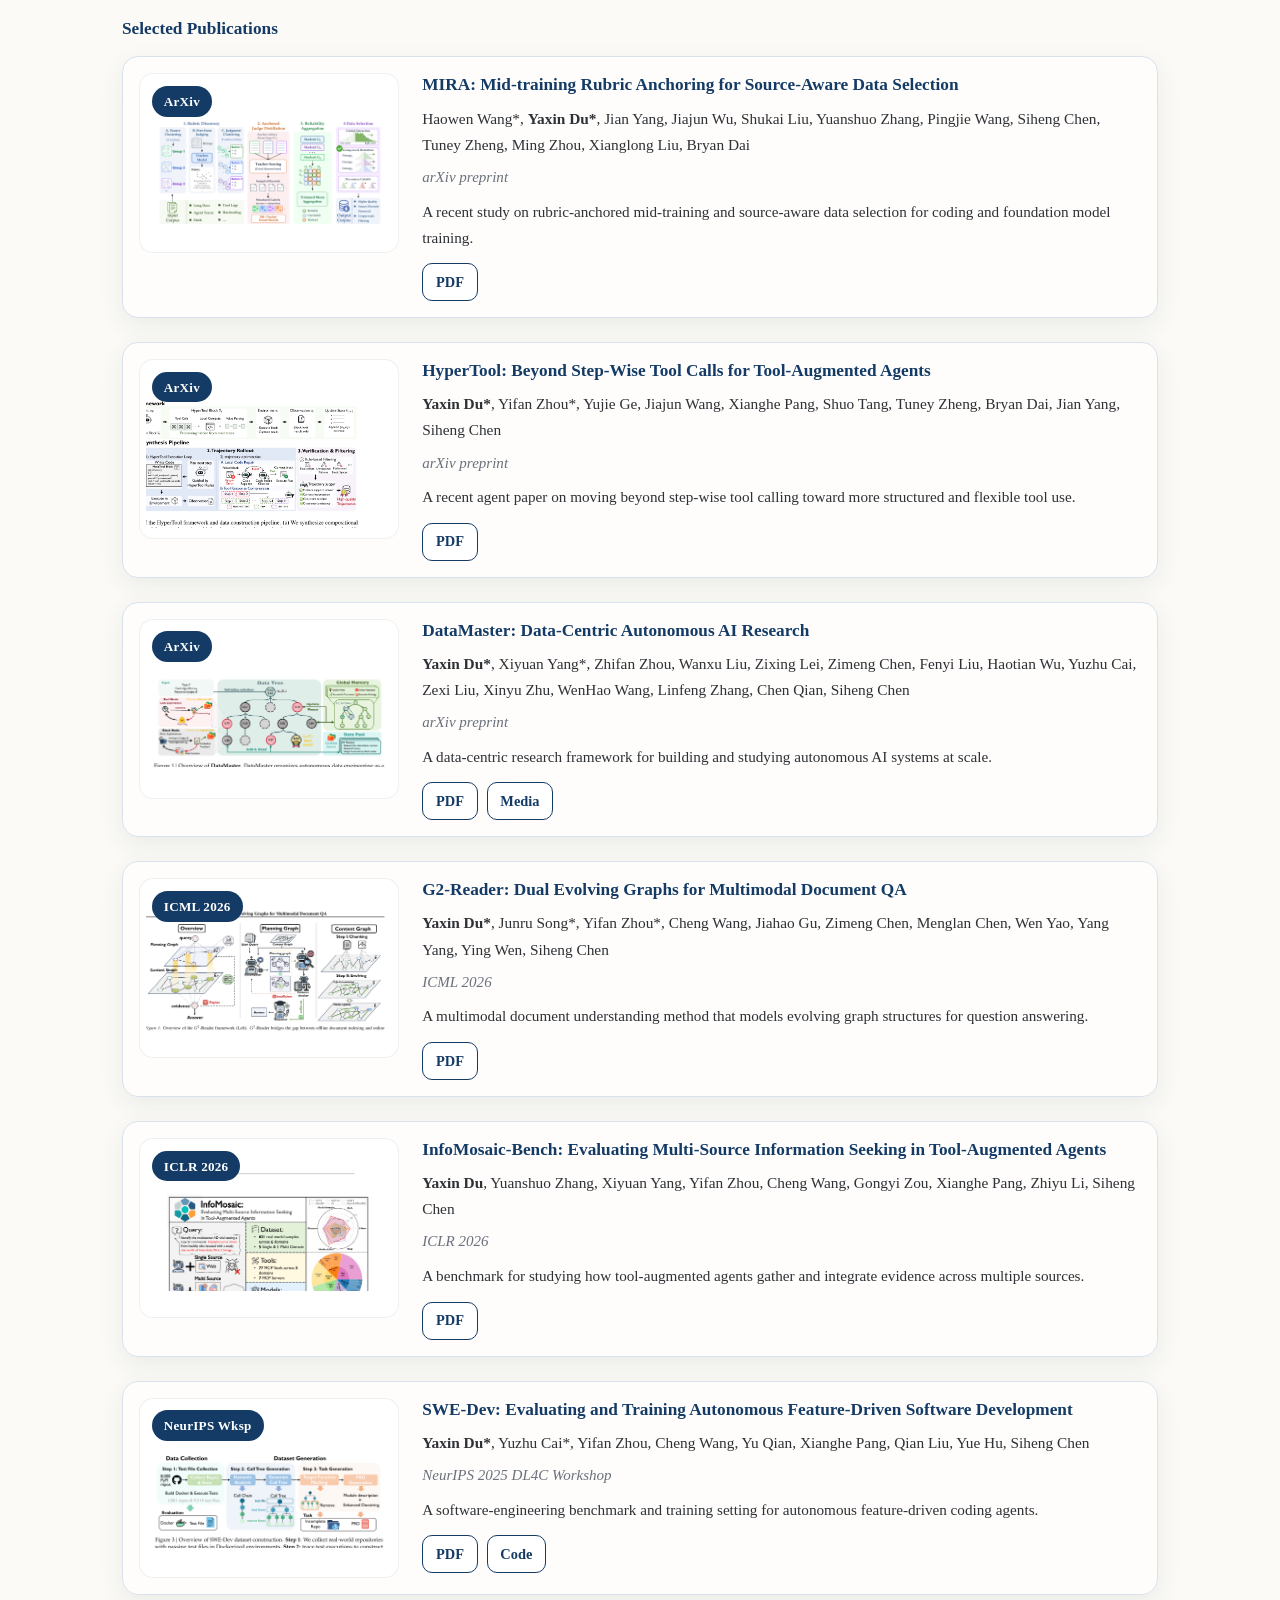
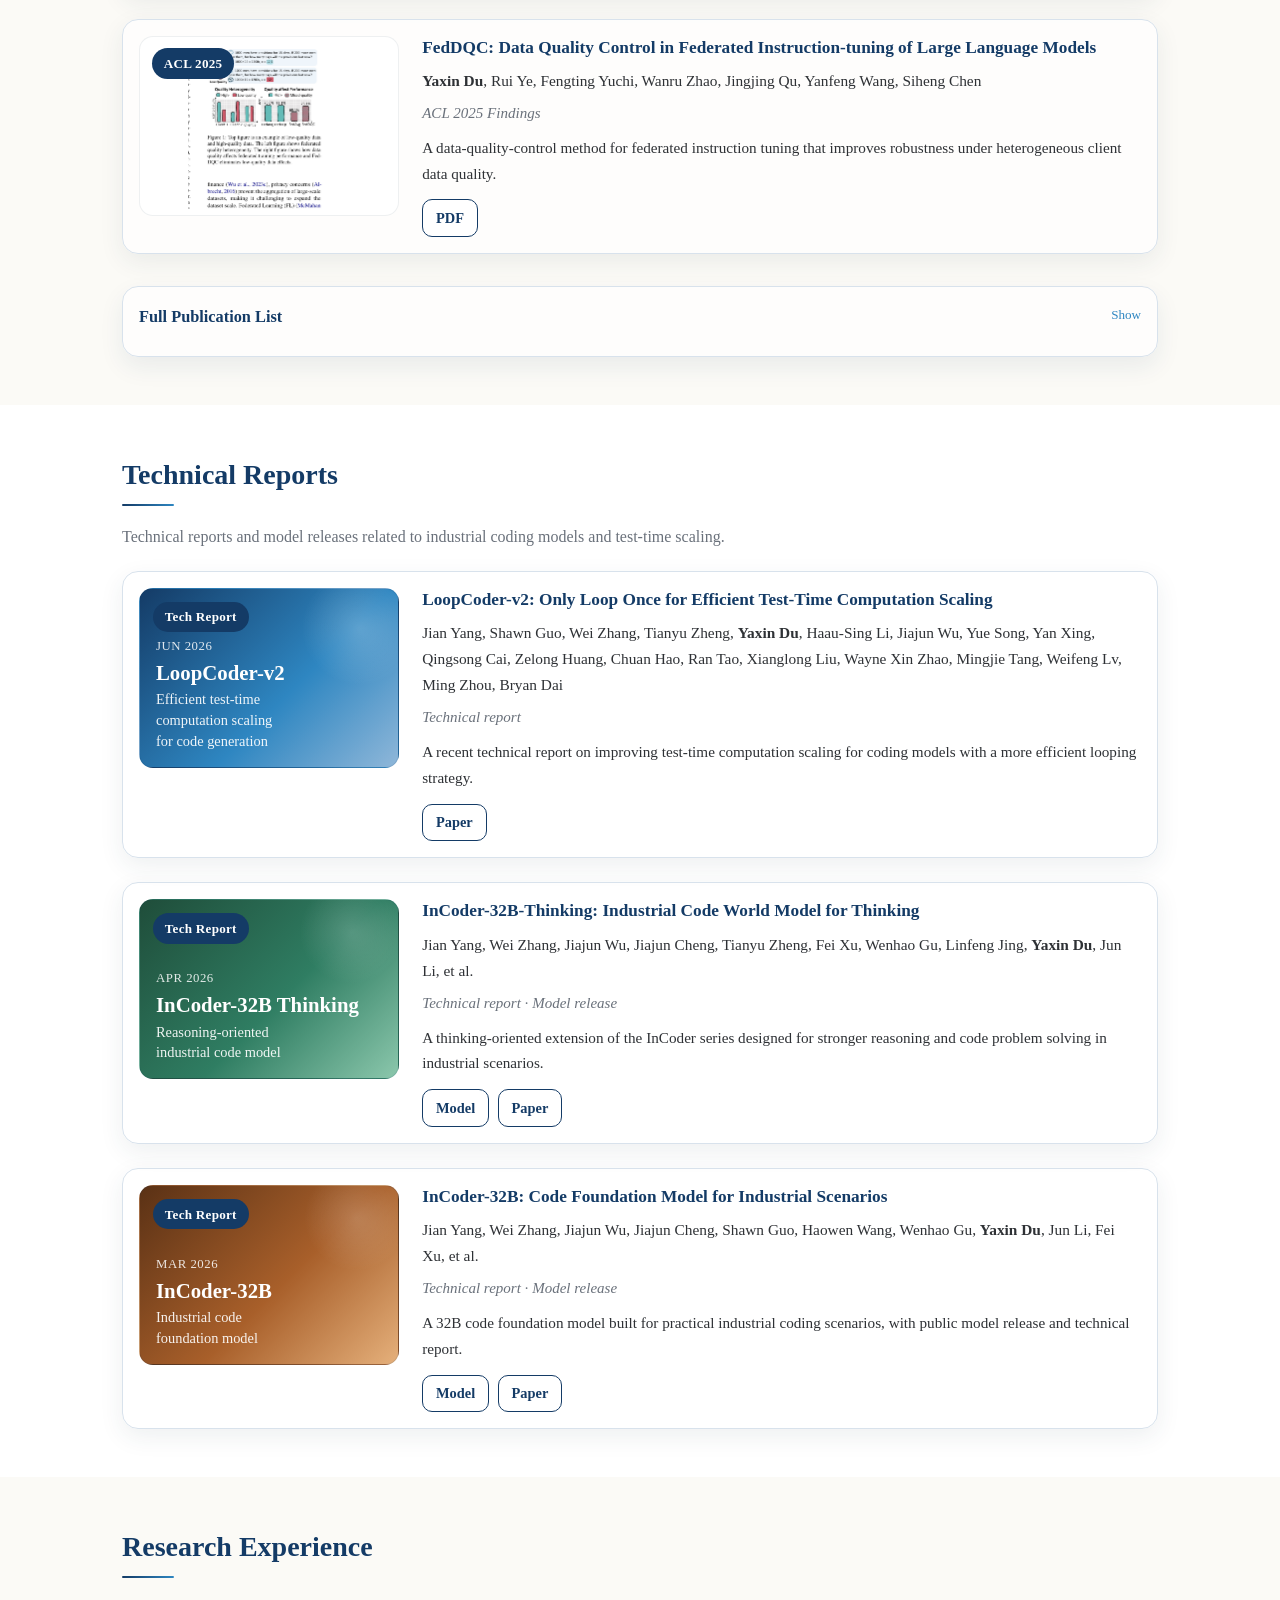
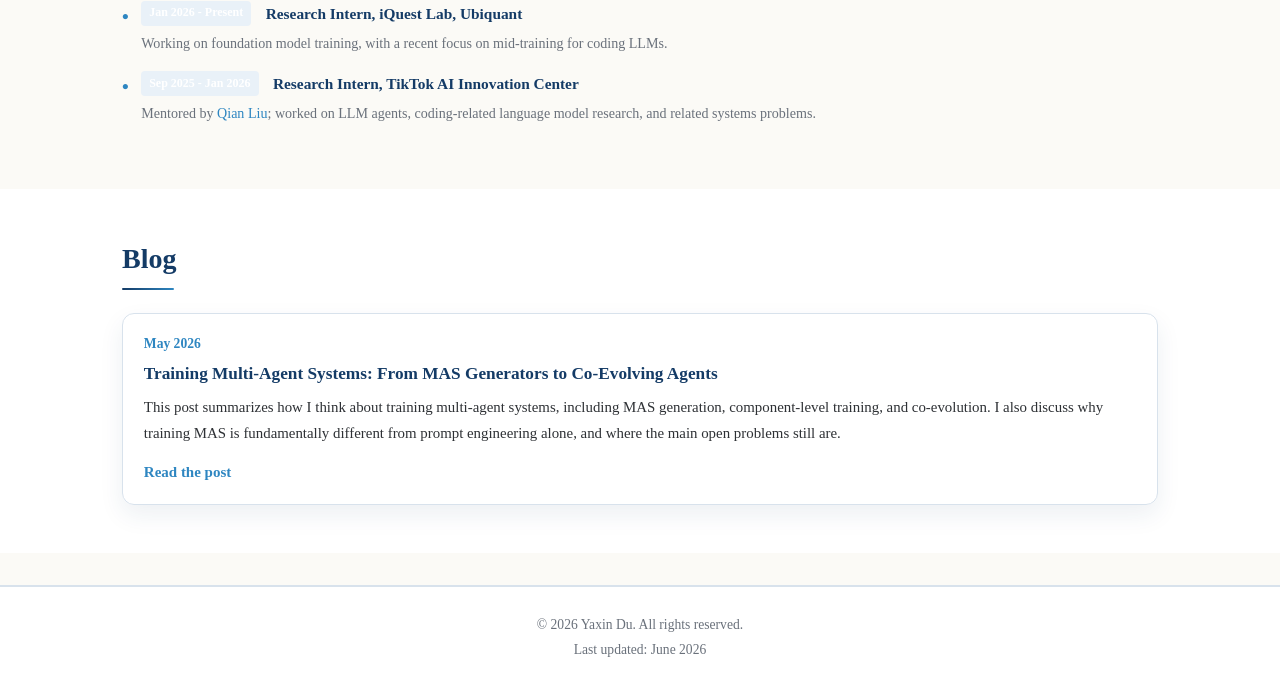
==== commit 236b894c: "Add DataMaster media coverage" ====
--- a/index.html
+++ b/index.html
@@ -136,6 +136,12 @@
                         </li>
                         <li>
                             <span class="news-date">Jun 2026</span>
+                            <a href="https://arxiv.org/abs/2605.10906" target="_blank" rel="noopener noreferrer">DataMaster</a>
+                            was featured by Synced (机器之心) in
+                            <a href="https://mp.weixin.qq.com/s/V4eNAG8v21RFCwW8CqdVnw" target="_blank" rel="noopener noreferrer">“DataMaster: When AI Becomes Its Own Data Engineer.”</a>
+                        </li>
+                        <li>
+                            <span class="news-date">Jun 2026</span>
                             Released
                             <a href="https://arxiv.org/abs/2606.18023" target="_blank" rel="noopener noreferrer">LoopCoder-v2: Only Loop Once for Efficient Test-Time Computation Scaling</a>.
                         </li>
@@ -257,6 +263,7 @@
                                 <p class="featured-paper-summary">A data-centric research framework for building and studying autonomous AI systems at scale.</p>
                                 <div class="featured-paper-links">
                                     <a href="https://arxiv.org/pdf/2605.10906" target="_blank" rel="noopener noreferrer">PDF</a>
+                                    <a href="https://mp.weixin.qq.com/s/V4eNAG8v21RFCwW8CqdVnw" target="_blank" rel="noopener noreferrer">Media</a>
                                 </div>
                             </div>
                         </article>
